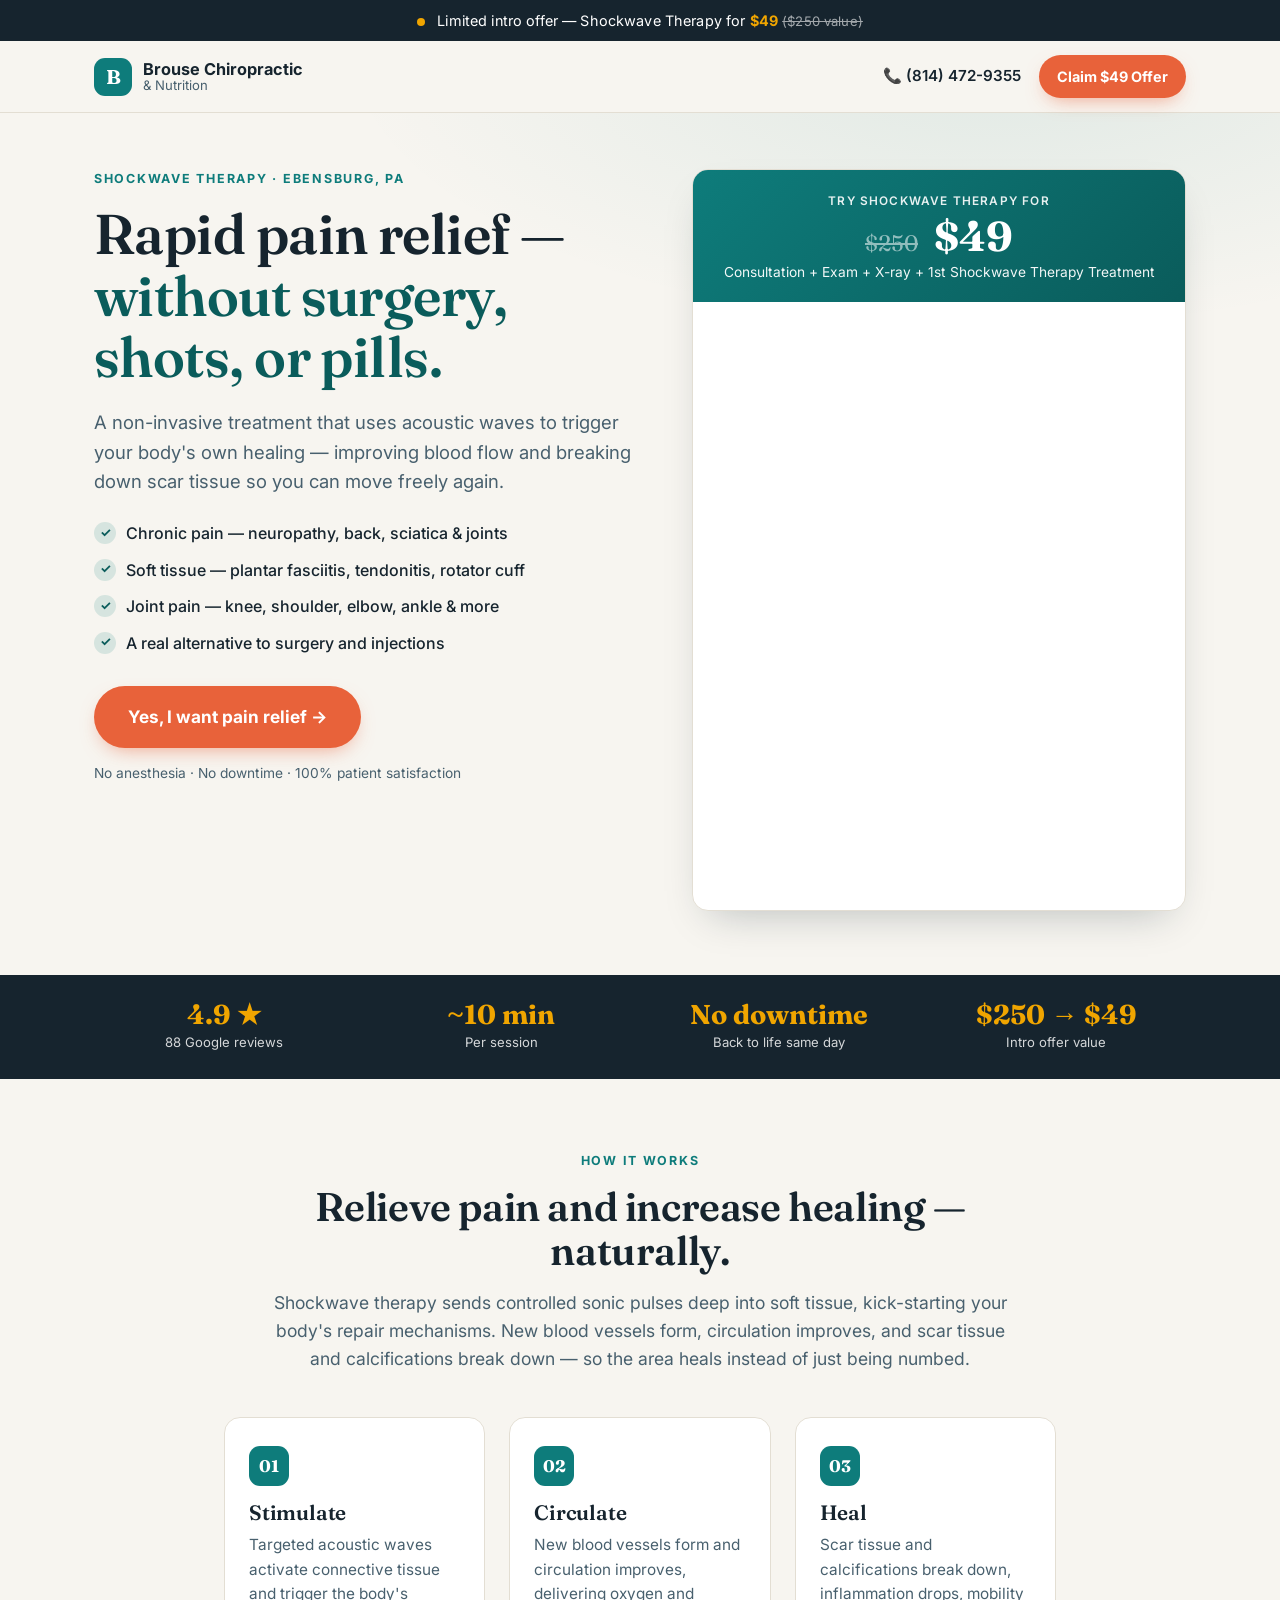
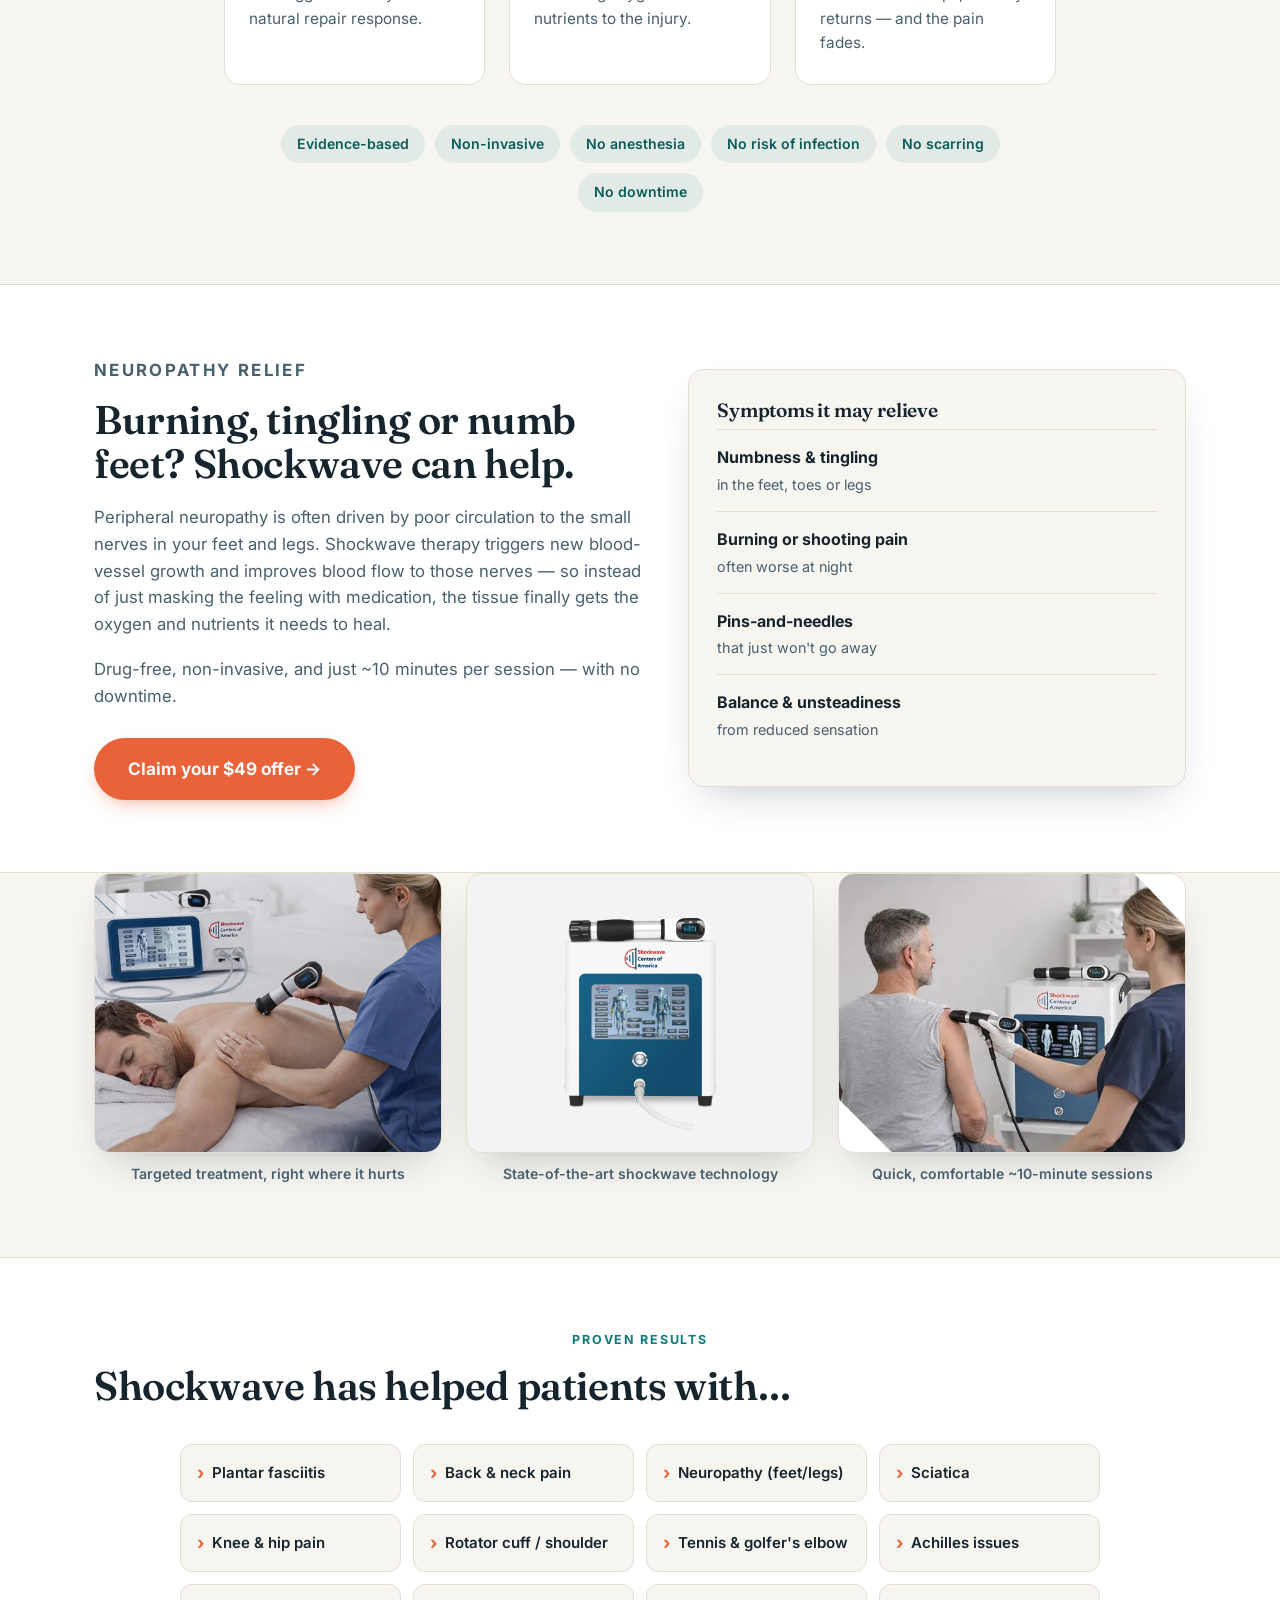
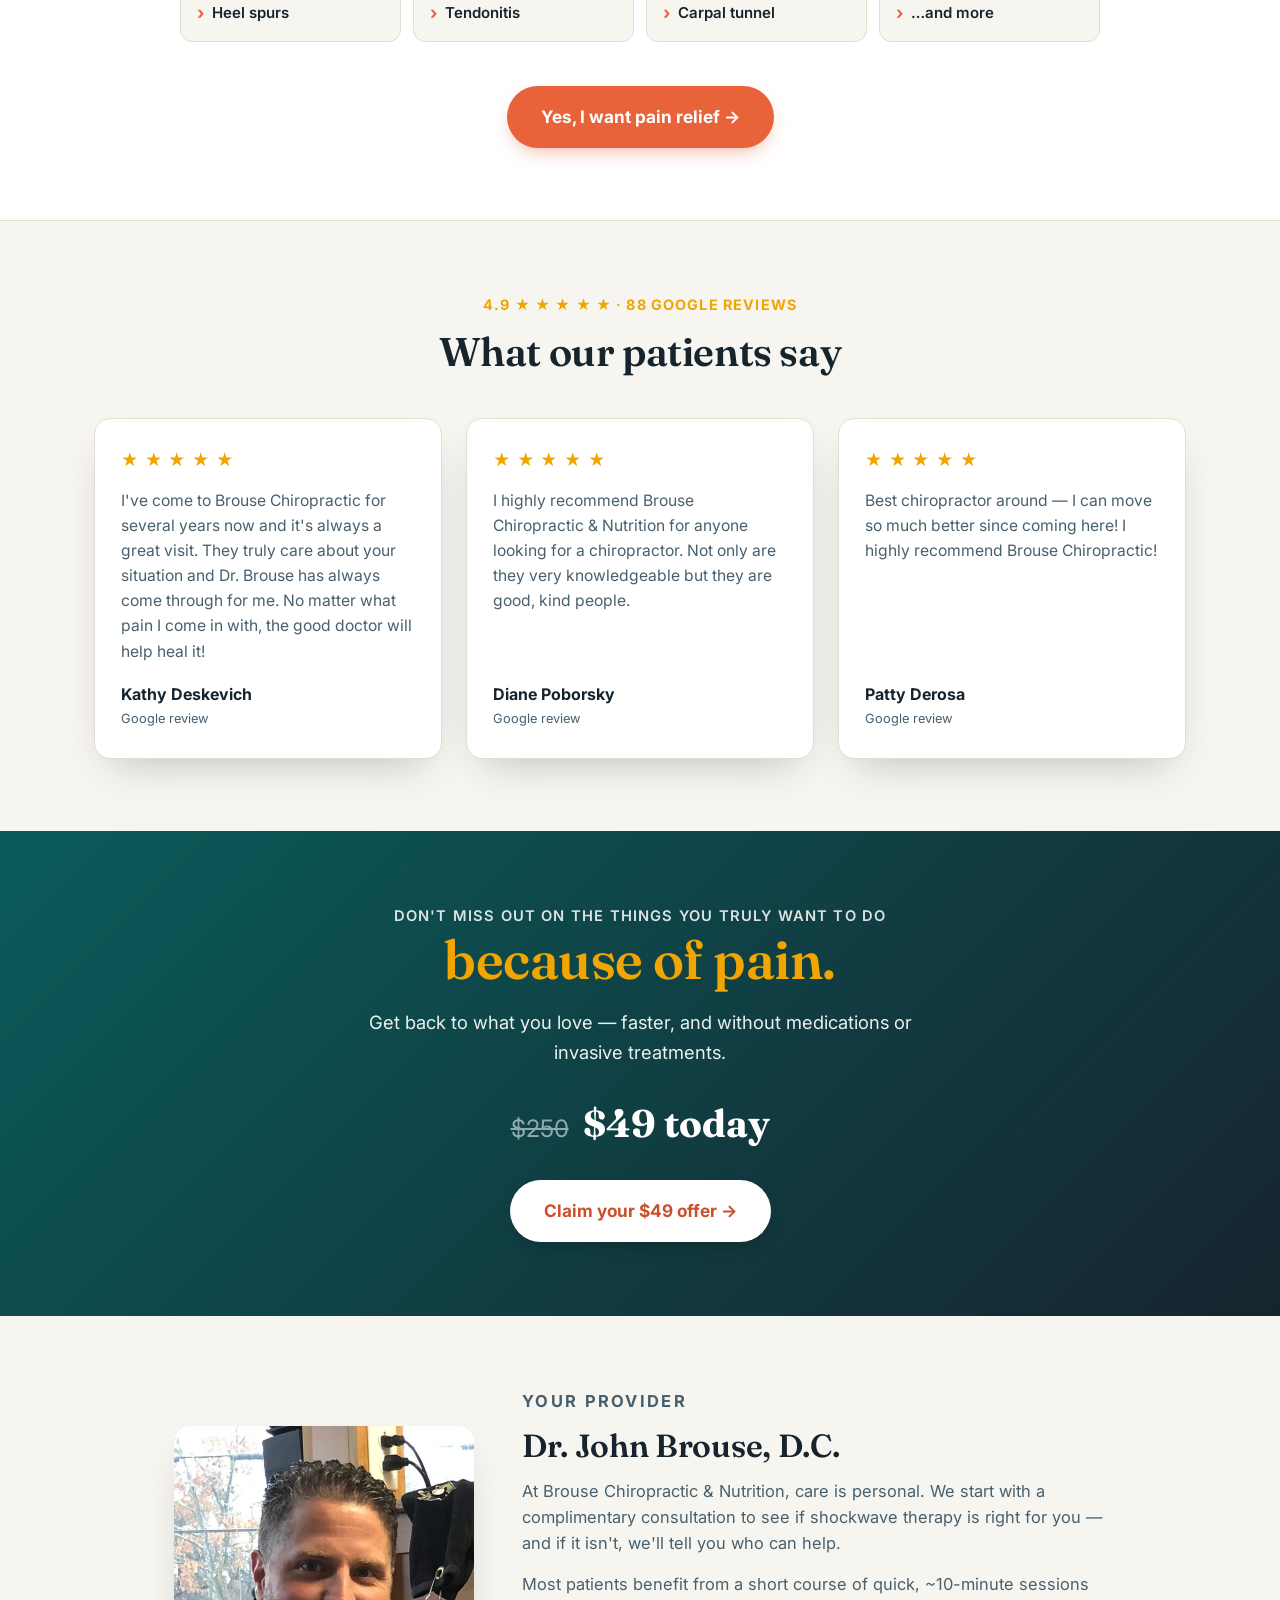
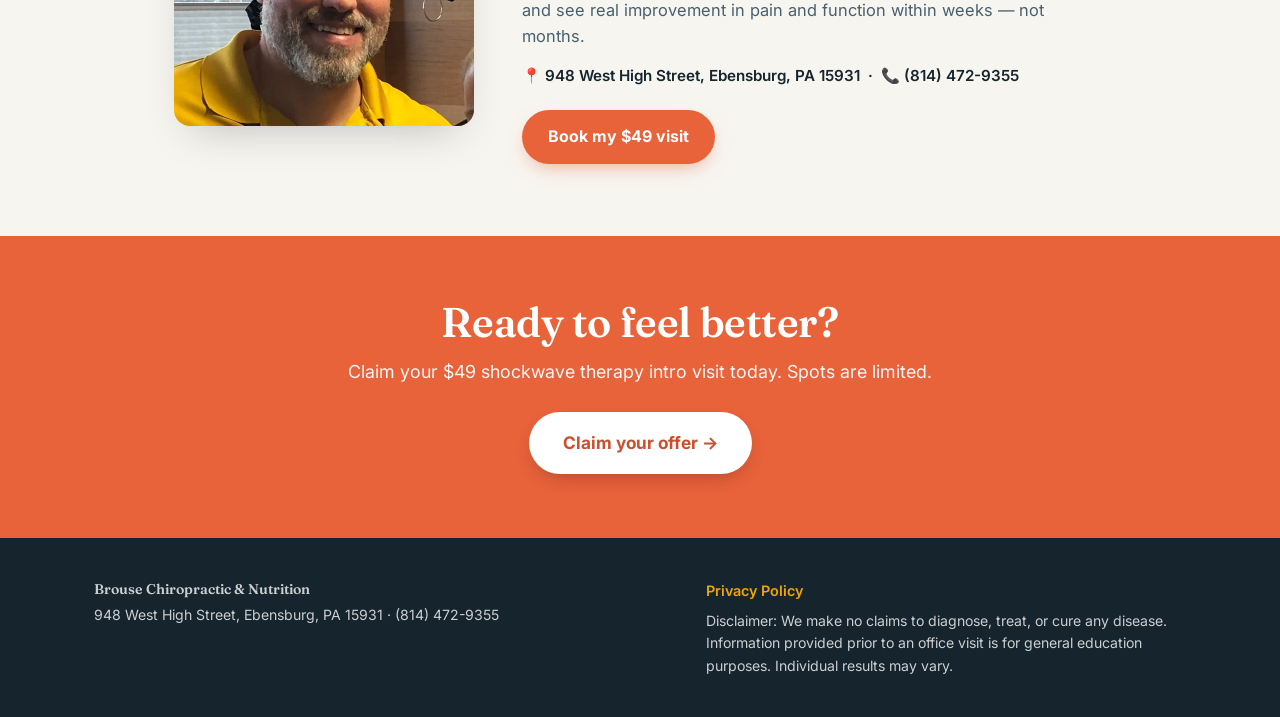
==== index.html @ 97a80fb2 "Add dedicated neuropathy section Co-Authored-By: Claude Opus 4.8 <noreply@anthropic.com>" ====
<!DOCTYPE html>
<html lang="en">
<head>
<meta charset="UTF-8">
<meta name="viewport" content="width=device-width, initial-scale=1.0">
<title>Shockwave Therapy in Ebensburg — Brouse Chiropractic &amp; Nutrition | $49 Intro Offer</title>
<meta name="description" content="Non-invasive shockwave therapy for chronic pain, plantar fasciitis, neuropathy and joint pain in Ebensburg, PA. Try it for $49 — consult, exam, X-rays and treatment.">
<meta property="og:title" content="Shockwave Therapy — $49 Intro Offer | Brouse Chiropractic &amp; Nutrition">
<meta property="og:description" content="Rapid, drug-free pain relief. 100% patient satisfaction. Claim your $49 visit in Ebensburg, PA.">
<link rel="preconnect" href="https://fonts.googleapis.com">
<link rel="preconnect" href="https://fonts.gstatic.com" crossorigin>
<link href="https://fonts.googleapis.com/css2?family=Fraunces:opsz,wght@9..144,400;9..144,500;9..144,600;9..144,700&family=Inter:wght@400;500;600;700&display=swap" rel="stylesheet">
<link rel="stylesheet" href="styles.css">

<!-- Meta Pixel Code -->
<script>
!function(f,b,e,v,n,t,s)
{if(f.fbq)return;n=f.fbq=function(){n.callMethod?
n.callMethod.apply(n,arguments):n.queue.push(arguments)};
if(!f._fbq)f._fbq=n;n.push=n;n.loaded=!0;n.version='2.0';
n.queue=[];t=b.createElement(e);t.async=!0;
t.src=v;s=b.getElementsByTagName(e)[0];
s.parentNode.insertBefore(t,s)}(window, document,'script',
'https://connect.facebook.net/en_US/fbevents.js');
fbq('init', '1047254641046257');
fbq('track', 'PageView');
</script>
<noscript><img height="1" width="1" style="display:none"
src="https://www.facebook.com/tr?id=1047254641046257&ev=PageView&noscript=1"
/></noscript>
<!-- End Meta Pixel Code -->
</head>
<body>

<div class="topbar">
  <span class="topbar__pulse"></span>
  Limited intro offer — Shockwave Therapy for <strong>$49</strong> <span class="topbar__strike">($250 value)</span>
</div>

<header class="header" id="top">
  <div class="wrap header__inner">
    <a href="#top" class="brand">
      <span class="brand__mark">B</span>
      <span class="brand__text">Brouse Chiropractic <em>&amp; Nutrition</em></span>
    </a>
    <div class="header__right">
      <a href="tel:8144729355" class="header__phone">📞 (814) 472-9355</a>
      <a href="#offer" class="btn btn--sm">Claim $49 Offer</a>
    </div>
  </div>
</header>

<section class="hero">
  <div class="wrap hero__grid">
    <div class="hero__copy">
      <p class="eyebrow">Shockwave Therapy &middot; Ebensburg, PA</p>
      <h1>Rapid pain relief — <span class="hl">without surgery, shots, or pills.</span></h1>
      <p class="lede">A non-invasive treatment that uses acoustic waves to trigger your body's own healing — improving blood flow and breaking down scar tissue so you can move freely again.</p>
      <ul class="checklist">
        <li>Chronic pain — neuropathy, back, sciatica &amp; joints</li>
        <li>Soft tissue — plantar fasciitis, tendonitis, rotator cuff</li>
        <li>Joint pain — knee, shoulder, elbow, ankle &amp; more</li>
        <li>A real alternative to surgery and injections</li>
      </ul>
      <a href="#offer" class="btn btn--lg">Yes, I want pain relief →</a>
      <p class="microtrust">No anesthesia · No downtime · 100% patient satisfaction</p>
    </div>

    <div class="offercard" id="offer">
      <div class="offercard__head">
        <p class="offercard__kicker">Try shockwave therapy for</p>
        <p class="offercard__price"><span class="offercard__strike">$250</span> $49</p>
        <p class="offercard__incl">Consultation + Exam + X-ray + 1st Shockwave Therapy Treatment</p>
      </div>
      <iframe
          src="https://api.leadconnectorhq.com/widget/form/rYRDd4ChCmLqDiF2nn2Q"
          style="width:100%;height:600px;border:none;border-radius:8px"
          id="inline-rYRDd4ChCmLqDiF2nn2Q"
          data-layout="{'id':'INLINE'}"
          data-trigger-type="alwaysShow"
          data-trigger-value=""
          data-activation-type="alwaysActivated"
          data-activation-value=""
          data-deactivation-type="neverDeactivate"
          data-deactivation-value=""
          data-form-name="Shockwave therapy"
          data-height="555"
          data-layout-iframe-id="inline-rYRDd4ChCmLqDiF2nn2Q"
          data-form-id="rYRDd4ChCmLqDiF2nn2Q"
          title="Shockwave therapy">
      </iframe>
    </div>
  </div>
</section>

<section class="trustbar">
  <div class="wrap trustbar__grid">
    <div class="trustbar__item"><strong>4.9 ★</strong><span>88 Google reviews</span></div>
    <div class="trustbar__item"><strong>~10 min</strong><span>Per session</span></div>
    <div class="trustbar__item"><strong>No downtime</strong><span>Back to life same day</span></div>
    <div class="trustbar__item"><strong>$250 → $49</strong><span>Intro offer value</span></div>
  </div>
</section>

<section class="section">
  <div class="wrap section__narrow">
    <p class="eyebrow eyebrow--center">How it works</p>
    <h2 class="section__title">Relieve pain and increase healing — naturally.</h2>
    <p class="section__intro">Shockwave therapy sends controlled sonic pulses deep into soft tissue, kick-starting your body's repair mechanisms. New blood vessels form, circulation improves, and scar tissue and calcifications break down — so the area heals instead of just being numbed.</p>

    <div class="steps">
      <div class="step">
        <span class="step__num">01</span>
        <h3>Stimulate</h3>
        <p>Targeted acoustic waves activate connective tissue and trigger the body's natural repair response.</p>
      </div>
      <div class="step">
        <span class="step__num">02</span>
        <h3>Circulate</h3>
        <p>New blood vessels form and circulation improves, delivering oxygen and nutrients to the injury.</p>
      </div>
      <div class="step">
        <span class="step__num">03</span>
        <h3>Heal</h3>
        <p>Scar tissue and calcifications break down, inflammation drops, mobility returns — and the pain fades.</p>
      </div>
    </div>

    <ul class="benefits">
      <li>Evidence-based</li>
      <li>Non-invasive</li>
      <li>No anesthesia</li>
      <li>No risk of infection</li>
      <li>No scarring</li>
      <li>No downtime</li>
    </ul>
  </div>
</section>

<section class="section section--alt" id="neuropathy">
  <div class="wrap neuro">
    <div class="neuro__copy">
      <p class="eyebrow">Neuropathy relief</p>
      <h2 class="section__title">Burning, tingling or numb feet? Shockwave can help.</h2>
      <p>Peripheral neuropathy is often driven by poor circulation to the small nerves in your feet and legs. Shockwave therapy triggers new blood-vessel growth and improves blood flow to those nerves — so instead of just masking the feeling with medication, the tissue finally gets the oxygen and nutrients it needs to heal.</p>
      <p>Drug-free, non-invasive, and just ~10 minutes per session — with no downtime.</p>
      <a href="#offer" class="btn btn--lg">Claim your $49 offer →</a>
    </div>
    <div class="neuro__card">
      <h3>Symptoms it may relieve</h3>
      <ul class="neuro__list">
        <li><strong>Numbness &amp; tingling</strong><span>in the feet, toes or legs</span></li>
        <li><strong>Burning or shooting pain</strong><span>often worse at night</span></li>
        <li><strong>Pins-and-needles</strong><span>that just won't go away</span></li>
        <li><strong>Balance &amp; unsteadiness</strong><span>from reduced sensation</span></li>
      </ul>
    </div>
  </div>
</section>

<section class="gallery" aria-label="Shockwave therapy in action">
  <div class="wrap gallery__grid">
    <figure class="gallery__item">
      <img src="images/shockwave-treatment.webp" alt="Clinician applying shockwave therapy to a patient's back" loading="lazy">
      <figcaption>Targeted treatment, right where it hurts</figcaption>
    </figure>
    <figure class="gallery__item">
      <img src="images/shockwave-device.webp" alt="Shockwave therapy device with treatment handpiece" loading="lazy">
      <figcaption>State-of-the-art shockwave technology</figcaption>
    </figure>
    <figure class="gallery__item">
      <img src="images/shockwave-shoulder.webp" alt="Patient receiving shockwave therapy on the shoulder" loading="lazy">
      <figcaption>Quick, comfortable ~10-minute sessions</figcaption>
    </figure>
  </div>
</section>

<section class="section section--alt">
  <div class="wrap">
    <p class="eyebrow eyebrow--center">Proven results</p>
    <h2 class="section__title">Shockwave has helped patients with…</h2>
    <ul class="conditions">
      <li>Plantar fasciitis</li>
      <li>Back &amp; neck pain</li>
      <li>Neuropathy (feet/legs)</li>
      <li>Sciatica</li>
      <li>Knee &amp; hip pain</li>
      <li>Rotator cuff / shoulder</li>
      <li>Tennis &amp; golfer's elbow</li>
      <li>Achilles issues</li>
      <li>Heel spurs</li>
      <li>Tendonitis</li>
      <li>Carpal tunnel</li>
      <li>…and more</li>
    </ul>
    <div class="section__cta">
      <a href="#offer" class="btn btn--lg">Yes, I want pain relief →</a>
    </div>
  </div>
</section>

<section class="section reviews">
  <div class="wrap">
    <p class="eyebrow eyebrow--center reviews__eyebrow">4.9 ★ ★ ★ ★ ★ &middot; 88 Google reviews</p>
    <h2 class="section__title reviews__title">What our patients say</h2>
    <div class="reviews__grid">
      <article class="reviewcard">
        <div class="reviewcard__stars" aria-label="5 out of 5 stars">★ ★ ★ ★ ★</div>
        <p class="reviewcard__text">I've come to Brouse Chiropractic for several years now and it's always a great visit. They truly care about your situation and Dr. Brouse has always come through for me. No matter what pain I come in with, the good doctor will help heal it!</p>
        <p class="reviewcard__name">Kathy Deskevich</p>
        <p class="reviewcard__source">Google review</p>
      </article>
      <article class="reviewcard">
        <div class="reviewcard__stars" aria-label="5 out of 5 stars">★ ★ ★ ★ ★</div>
        <p class="reviewcard__text">I highly recommend Brouse Chiropractic &amp; Nutrition for anyone looking for a chiropractor. Not only are they very knowledgeable but they are good, kind people.</p>
        <p class="reviewcard__name">Diane Poborsky</p>
        <p class="reviewcard__source">Google review</p>
      </article>
      <article class="reviewcard">
        <div class="reviewcard__stars" aria-label="5 out of 5 stars">★ ★ ★ ★ ★</div>
        <p class="reviewcard__text">Best chiropractor around — I can move so much better since coming here! I highly recommend Brouse Chiropractic!</p>
        <p class="reviewcard__name">Patty Derosa</p>
        <p class="reviewcard__source">Google review</p>
      </article>
    </div>
  </div>
</section>

<section class="band">
  <div class="wrap band__inner">
    <p class="band__small">Don't miss out on the things you truly want to do</p>
    <h2 class="band__big">because of pain.</h2>
    <p class="band__sub">Get back to what you love — faster, and without medications or invasive treatments.</p>
    <div class="band__price">
      <span class="band__was">$250</span>
      <span class="band__now">$49 today</span>
    </div>
    <a href="#offer" class="btn btn--lg btn--light">Claim your $49 offer →</a>
  </div>
</section>

<section class="section">
  <div class="wrap doctor">
    <div class="doctor__photo">
      <img src="images/doctor.jpg" alt="Dr. John Brouse, D.C. — Brouse Chiropractic &amp; Nutrition" loading="lazy">
    </div>
    <div class="doctor__copy">
      <p class="eyebrow">Your provider</p>
      <h2>Dr. John Brouse, D.C.</h2>
      <p>At Brouse Chiropractic &amp; Nutrition, care is personal. We start with a complimentary consultation to see if shockwave therapy is right for you — and if it isn't, we'll tell you who can help.</p>
      <p>Most patients benefit from a short course of quick, ~10-minute sessions and see real improvement in pain and function within weeks — not months.</p>
      <p class="doctor__loc">📍 948 West High Street, Ebensburg, PA 15931 &nbsp;·&nbsp; 📞 (814) 472-9355</p>
      <a href="#offer" class="btn">Book my $49 visit</a>
    </div>
  </div>
</section>

<section class="finalcta">
  <div class="wrap finalcta__inner">
    <h2>Ready to feel better?</h2>
    <p>Claim your $49 shockwave therapy intro visit today. Spots are limited.</p>
    <a href="#offer" class="btn btn--lg btn--light">Claim your offer →</a>
  </div>
</section>

<footer class="footer">
  <div class="wrap footer__inner">
    <div>
      <p class="footer__brand">Brouse Chiropractic &amp; Nutrition</p>
      <p>948 West High Street, Ebensburg, PA 15931 · (814) 472-9355</p>
    </div>
    <div class="footer__meta">
      <a href="https://www.socialadjustment.marketing/privacy-policy">Privacy Policy</a>
      <p>Disclaimer: We make no claims to diagnose, treat, or cure any disease. Information provided prior to an office visit is for general education purposes. Individual results may vary.</p>
    </div>
  </div>
</footer>

<script src="main.js"></script>
<script src="https://link.msgsndr.com/js/form_embed.js"></script>
</body>
</html>
---- styles.css ----
/* ===== Brouse Chiropractic & Nutrition — Shockwave Landing ===== */
:root{
  --ink:#16242e;          /* deep slate */
  --ink-soft:#48606e;
  --paper:#f7f5f0;        /* warm off-white */
  --card:#ffffff;
  --teal:#0e7c7b;         /* primary accent — clinical, calm */
  --teal-dk:#0a5c5b;
  --coral:#e8623a;        /* CTA / urgency accent */
  --coral-dk:#cc4f2c;
  --line:#e3ded3;
  --gold:#f0a500;
  --radius:16px;
  --shadow:0 18px 40px -18px rgba(16,36,46,.28);
  --maxw:1140px;
}
*{box-sizing:border-box;margin:0;padding:0}
html{scroll-behavior:smooth}
body{
  font-family:'Inter',system-ui,sans-serif;
  color:var(--ink);background:var(--paper);
  line-height:1.6;-webkit-font-smoothing:antialiased;
}
.wrap{max-width:var(--maxw);margin:0 auto;padding:0 24px}
h1,h2,h3{font-family:'Fraunces',Georgia,serif;line-height:1.1;font-weight:600;letter-spacing:-.01em}
img{max-width:100%;display:block}

/* ---- buttons ---- */
.btn{
  display:inline-block;background:var(--coral);color:#fff;
  font-weight:700;font-size:1rem;text-decoration:none;
  padding:14px 26px;border-radius:999px;border:none;cursor:pointer;
  transition:transform .15s ease,background .15s ease,box-shadow .15s ease;
  box-shadow:0 8px 20px -8px rgba(232,98,58,.6);
}
.btn:hover{background:var(--coral-dk);transform:translateY(-2px)}
.btn:active{transform:translateY(0)}
.btn--sm{padding:10px 18px;font-size:.9rem}
.btn--lg{padding:17px 34px;font-size:1.08rem}
.btn--block,.btn--block{width:100%;text-align:center;font-size:1.1rem;padding:16px}
.btn--light{background:#fff;color:var(--coral-dk);box-shadow:0 8px 20px -8px rgba(0,0,0,.3)}
.btn--light:hover{background:#fff;color:var(--coral)}

/* ---- topbar ---- */
.topbar{
  background:var(--ink);color:#fff;text-align:center;
  font-size:.9rem;padding:9px 16px;letter-spacing:.01em;
}
.topbar strong{color:var(--gold)}
.topbar__strike{opacity:.6;text-decoration:line-through;font-size:.82rem}
.topbar__pulse{
  display:inline-block;width:8px;height:8px;border-radius:50%;
  background:var(--gold);margin-right:8px;vertical-align:middle;
  animation:pulse 1.6s infinite;
}
@keyframes pulse{0%{box-shadow:0 0 0 0 rgba(240,165,0,.6)}70%{box-shadow:0 0 0 8px rgba(240,165,0,0)}100%{box-shadow:0 0 0 0 rgba(240,165,0,0)}}

/* ---- header ---- */
.header{position:sticky;top:0;z-index:50;background:rgba(247,245,240,.92);backdrop-filter:blur(8px);border-bottom:1px solid var(--line)}
.header__inner{display:flex;align-items:center;justify-content:space-between;padding-top:14px;padding-bottom:14px}
.brand{display:flex;align-items:center;gap:11px;text-decoration:none;color:var(--ink)}
.brand__mark{
  width:38px;height:38px;border-radius:11px;background:var(--teal);
  color:#fff;font-family:'Fraunces',serif;font-weight:700;font-size:1.25rem;
  display:grid;place-items:center;
}
.brand__text{font-weight:700;font-size:1.02rem;line-height:1.15}
.brand__text em{font-style:normal;font-weight:400;color:var(--ink-soft);display:block;font-size:.82rem}
.header__right{display:flex;align-items:center;gap:18px}
.header__phone{color:var(--ink);text-decoration:none;font-weight:600;font-size:.95rem}
.header__phone:hover{color:var(--teal)}

/* ---- eyebrow ---- */
.eyebrow{text-transform:uppercase;letter-spacing:.14em;font-size:.78rem;font-weight:700;color:var(--teal);margin-bottom:14px}
.eyebrow--center{text-align:center}

/* ---- hero ---- */
.hero{padding:56px 0 64px;background:
  radial-gradient(1100px 480px at 78% -8%,rgba(14,124,123,.10),transparent 60%),
  var(--paper);}
.hero__grid{display:grid;grid-template-columns:1.05fr .95fr;gap:52px;align-items:start}
.hero__copy h1{font-size:clamp(2.2rem,4.4vw,3.5rem);margin-bottom:20px}
.hl{color:var(--teal-dk)}
.lede{font-size:1.16rem;color:var(--ink-soft);margin-bottom:24px;max-width:33em}
.checklist{list-style:none;margin:0 0 30px;display:grid;gap:11px}
.checklist li{position:relative;padding-left:32px;font-weight:500;color:var(--ink)}
.checklist li::before{
  content:"✓";position:absolute;left:0;top:1px;
  width:22px;height:22px;border-radius:50%;background:rgba(14,124,123,.14);
  color:var(--teal-dk);font-weight:700;font-size:.8rem;display:grid;place-items:center;
}
.microtrust{margin-top:14px;font-size:.86rem;color:var(--ink-soft)}

/* ---- offer card ---- */
.offercard{background:var(--card);border-radius:var(--radius);box-shadow:var(--shadow);border:1px solid var(--line);overflow:hidden;position:sticky;top:90px}
.offercard__head{background:linear-gradient(135deg,var(--teal),var(--teal-dk));color:#fff;padding:22px 26px 20px;text-align:center}
.offercard__kicker{text-transform:uppercase;letter-spacing:.1em;font-size:.74rem;opacity:.9;font-weight:600}
.offercard__price{font-family:'Fraunces',serif;font-size:2.6rem;font-weight:700;line-height:1.05;margin:4px 0}
.offercard__strike{font-size:1.4rem;opacity:.55;text-decoration:line-through;margin-right:8px;font-weight:400}
.offercard__incl{font-size:.86rem;opacity:.95;line-height:1.4}
.form{padding:22px 26px 26px}
.field{margin-bottom:14px}
.field label,.consent span{font-size:.86rem;font-weight:600;color:var(--ink)}
.field label{display:block;margin-bottom:6px}
.field input,.field select{
  width:100%;padding:12px 14px;border:1.5px solid var(--line);border-radius:10px;
  font-size:1rem;font-family:inherit;color:var(--ink);background:#fff;transition:border-color .15s;
}
.field input:focus,.field select:focus{outline:none;border-color:var(--teal)}
.field input.invalid,.field select.invalid{border-color:var(--coral)}
.consent{display:flex;gap:10px;align-items:flex-start;margin:6px 0 4px;cursor:pointer}
.consent input{margin-top:4px;flex-shrink:0;width:17px;height:17px;accent-color:var(--teal)}
.consent span{font-weight:400;font-size:.78rem;color:var(--ink-soft);line-height:1.45}
.err{display:block;color:var(--coral-dk);font-size:.76rem;margin-top:4px;min-height:0}
.form .btn--block{margin-top:14px}
.form__fine{text-align:center;font-size:.76rem;color:var(--ink-soft);margin-top:12px}
.form__success{padding:46px 30px;text-align:center}
.form__check{width:62px;height:62px;border-radius:50%;background:var(--teal);color:#fff;font-size:2rem;display:grid;place-items:center;margin:0 auto 18px}
.form__success h3{font-size:1.5rem;margin-bottom:8px}
.form__success p{color:var(--ink-soft)}

/* ---- trustbar ---- */
.trustbar{background:var(--ink);color:#fff}
.trustbar__grid{display:grid;grid-template-columns:repeat(4,1fr);gap:18px;padding:26px 24px;text-align:center}
.trustbar__item strong{display:block;font-family:'Fraunces',serif;font-size:1.7rem;color:var(--gold);line-height:1}
.trustbar__item span{font-size:.82rem;opacity:.82;margin-top:4px;display:block}

/* ---- sections ---- */
.section{padding:72px 0}
.section--alt{background:#fff;border-top:1px solid var(--line);border-bottom:1px solid var(--line)}
.section__narrow{max-width:880px;margin:0 auto;text-align:center}
.section__title{font-size:clamp(1.8rem,3.2vw,2.5rem);margin-bottom:16px}
.section__intro{font-size:1.1rem;color:var(--ink-soft);max-width:42em;margin:0 auto 44px}

/* steps */
.steps{display:grid;grid-template-columns:repeat(3,1fr);gap:24px;text-align:left;margin-bottom:40px}
.step{background:var(--card);border:1px solid var(--line);border-radius:var(--radius);padding:28px 24px;position:relative}
.step__num{font-family:'Fraunces',serif;font-size:1.05rem;font-weight:700;color:#fff;background:var(--teal);width:40px;height:40px;border-radius:11px;display:grid;place-items:center;margin-bottom:16px}
.step h3{font-size:1.3rem;margin-bottom:8px}
.step p{color:var(--ink-soft);font-size:.96rem}

/* benefits inline */
.benefits{list-style:none;display:flex;flex-wrap:wrap;gap:10px;justify-content:center}
.benefits li{background:rgba(14,124,123,.09);color:var(--teal-dk);font-weight:600;font-size:.88rem;padding:8px 16px;border-radius:999px}

/* gallery */
.gallery{padding:0 0 72px}
.gallery__grid{display:grid;grid-template-columns:repeat(3,1fr);gap:24px}
.gallery__item img{width:100%;height:280px;object-fit:cover;border-radius:var(--radius);box-shadow:var(--shadow);border:1px solid var(--line);background:#fff}
.gallery__item figcaption{text-align:center;font-size:.88rem;color:var(--ink-soft);font-weight:600;margin-top:10px}

/* conditions */
.conditions{list-style:none;display:grid;grid-template-columns:repeat(4,1fr);gap:12px;max-width:920px;margin:36px auto 0}
.conditions li{background:var(--paper);border:1px solid var(--line);border-radius:12px;padding:14px 16px;font-weight:600;font-size:.94rem;display:flex;align-items:center;gap:8px}
.conditions li::before{content:"›";color:var(--coral);font-weight:700;font-size:1.1rem}
.section__cta{text-align:center;margin-top:44px}

/* neuropathy focus */
.neuro{display:grid;grid-template-columns:1.05fr .95fr;gap:44px;align-items:center}
.neuro__copy .eyebrow{margin-bottom:14px}
.neuro__copy .section__title{text-align:left;margin-bottom:18px}
.neuro__copy p{color:var(--ink-soft);font-size:1.05rem;margin-bottom:18px}
.neuro__copy .btn{margin-top:10px}
.neuro__card{background:var(--paper);border:1px solid var(--line);border-radius:var(--radius);padding:30px 28px;box-shadow:var(--shadow)}
.neuro__card h3{font-size:1.2rem;margin-bottom:8px}
.neuro__list{list-style:none}
.neuro__list li{padding:15px 0;border-top:1px solid var(--line);display:flex;flex-direction:column}
.neuro__list strong{font-size:1rem;color:var(--ink)}
.neuro__list span{font-size:.9rem;color:var(--ink-soft);margin-top:2px}
@media(max-width:760px){.neuro{grid-template-columns:1fr;gap:28px}}

/* ---- reviews ---- */
.reviews{text-align:center}
.reviews__eyebrow{color:var(--gold);letter-spacing:.08em;font-size:.9rem}
.reviews__title{margin-bottom:44px}
.reviews__grid{display:grid;grid-template-columns:repeat(3,1fr);gap:24px;text-align:left}
.reviewcard{background:var(--card);border:1px solid var(--line);border-radius:var(--radius);box-shadow:var(--shadow);padding:28px 26px;display:flex;flex-direction:column}
.reviewcard__stars{color:var(--gold);font-size:1.05rem;letter-spacing:.05em;margin-bottom:14px}
.reviewcard__text{color:var(--ink-soft);font-size:.98rem;line-height:1.6;margin-bottom:18px;flex:1}
.reviewcard__name{font-weight:700;color:var(--ink);font-size:1rem}
.reviewcard__source{font-size:.8rem;color:var(--ink-soft);margin-top:2px}

/* ---- emotional band ---- */
.band{background:linear-gradient(135deg,var(--teal-dk),var(--ink));color:#fff;padding:74px 0;text-align:center}
.band__inner{max-width:760px;margin:0 auto}
.band__small{text-transform:uppercase;letter-spacing:.08em;font-size:.92rem;opacity:.85;font-weight:600}
.band__big{font-size:clamp(2.2rem,5vw,3.4rem);color:var(--gold);margin:2px 0 18px}
.band__sub{font-size:1.15rem;opacity:.92;max-width:30em;margin:0 auto 26px}
.band__price{display:flex;align-items:baseline;justify-content:center;gap:14px;margin-bottom:26px}
.band__was{font-size:1.5rem;opacity:.55;text-decoration:line-through}
.band__now{font-family:'Fraunces',serif;font-size:2.4rem;font-weight:700}

/* ---- doctor ---- */
.doctor{display:grid;grid-template-columns:300px 1fr;gap:48px;align-items:center;max-width:980px;margin:0 auto}
.doctor__photo img{border-radius:var(--radius);box-shadow:var(--shadow);aspect-ratio:1;object-fit:cover;width:100%}
.doctor__copy h2{font-size:2rem;margin-bottom:14px}
.doctor__copy p{color:var(--ink-soft);margin-bottom:14px;font-size:1.03rem}
.doctor__loc{font-weight:600;color:var(--ink)!important;font-size:.95rem!important}
.doctor__copy .btn{margin-top:8px}

/* ---- final cta ---- */
.finalcta{background:var(--coral);color:#fff;padding:64px 0;text-align:center}
.finalcta h2{font-size:clamp(1.9rem,3.4vw,2.6rem);margin-bottom:12px}
.finalcta p{font-size:1.12rem;opacity:.95;margin-bottom:26px}

/* ---- footer ---- */
.footer{background:var(--ink);color:#fff;padding:40px 0}
.footer__inner{display:flex;justify-content:space-between;gap:32px;flex-wrap:wrap;align-items:start}
.footer__brand{font-family:'Fraunces',serif;font-size:1.2rem;font-weight:600;margin-bottom:4px}
.footer p{font-size:.88rem;opacity:.78}
.footer__meta{max-width:480px}
.footer__meta a{color:var(--gold);text-decoration:none;font-weight:600;font-size:.9rem;display:inline-block;margin-bottom:8px}
.footer__meta a:hover{text-decoration:underline}

/* ---- responsive ---- */
@media (max-width:900px){
  .hero__grid{grid-template-columns:1fr;gap:36px}
  .offercard{position:static;order:-1}
  .steps{grid-template-columns:1fr}
  .reviews__grid{grid-template-columns:1fr;max-width:520px;margin:0 auto}
  .gallery__grid{grid-template-columns:1fr;max-width:520px;margin:0 auto}
  .conditions{grid-template-columns:repeat(2,1fr)}
  .doctor{grid-template-columns:1fr;text-align:center}
  .doctor__photo{max-width:260px;margin:0 auto}
  .doctor__loc{text-align:center}
}
@media (max-width:560px){
  .trustbar__grid{grid-template-columns:repeat(2,1fr);gap:22px}
  .header__phone{display:none}
  .conditions{grid-template-columns:1fr}
  .footer__inner{flex-direction:column}
  .band__price{flex-direction:column;gap:2px}
}
@media (prefers-reduced-motion:reduce){
  *{animation:none!important;transition:none!important;scroll-behavior:auto!important}
}
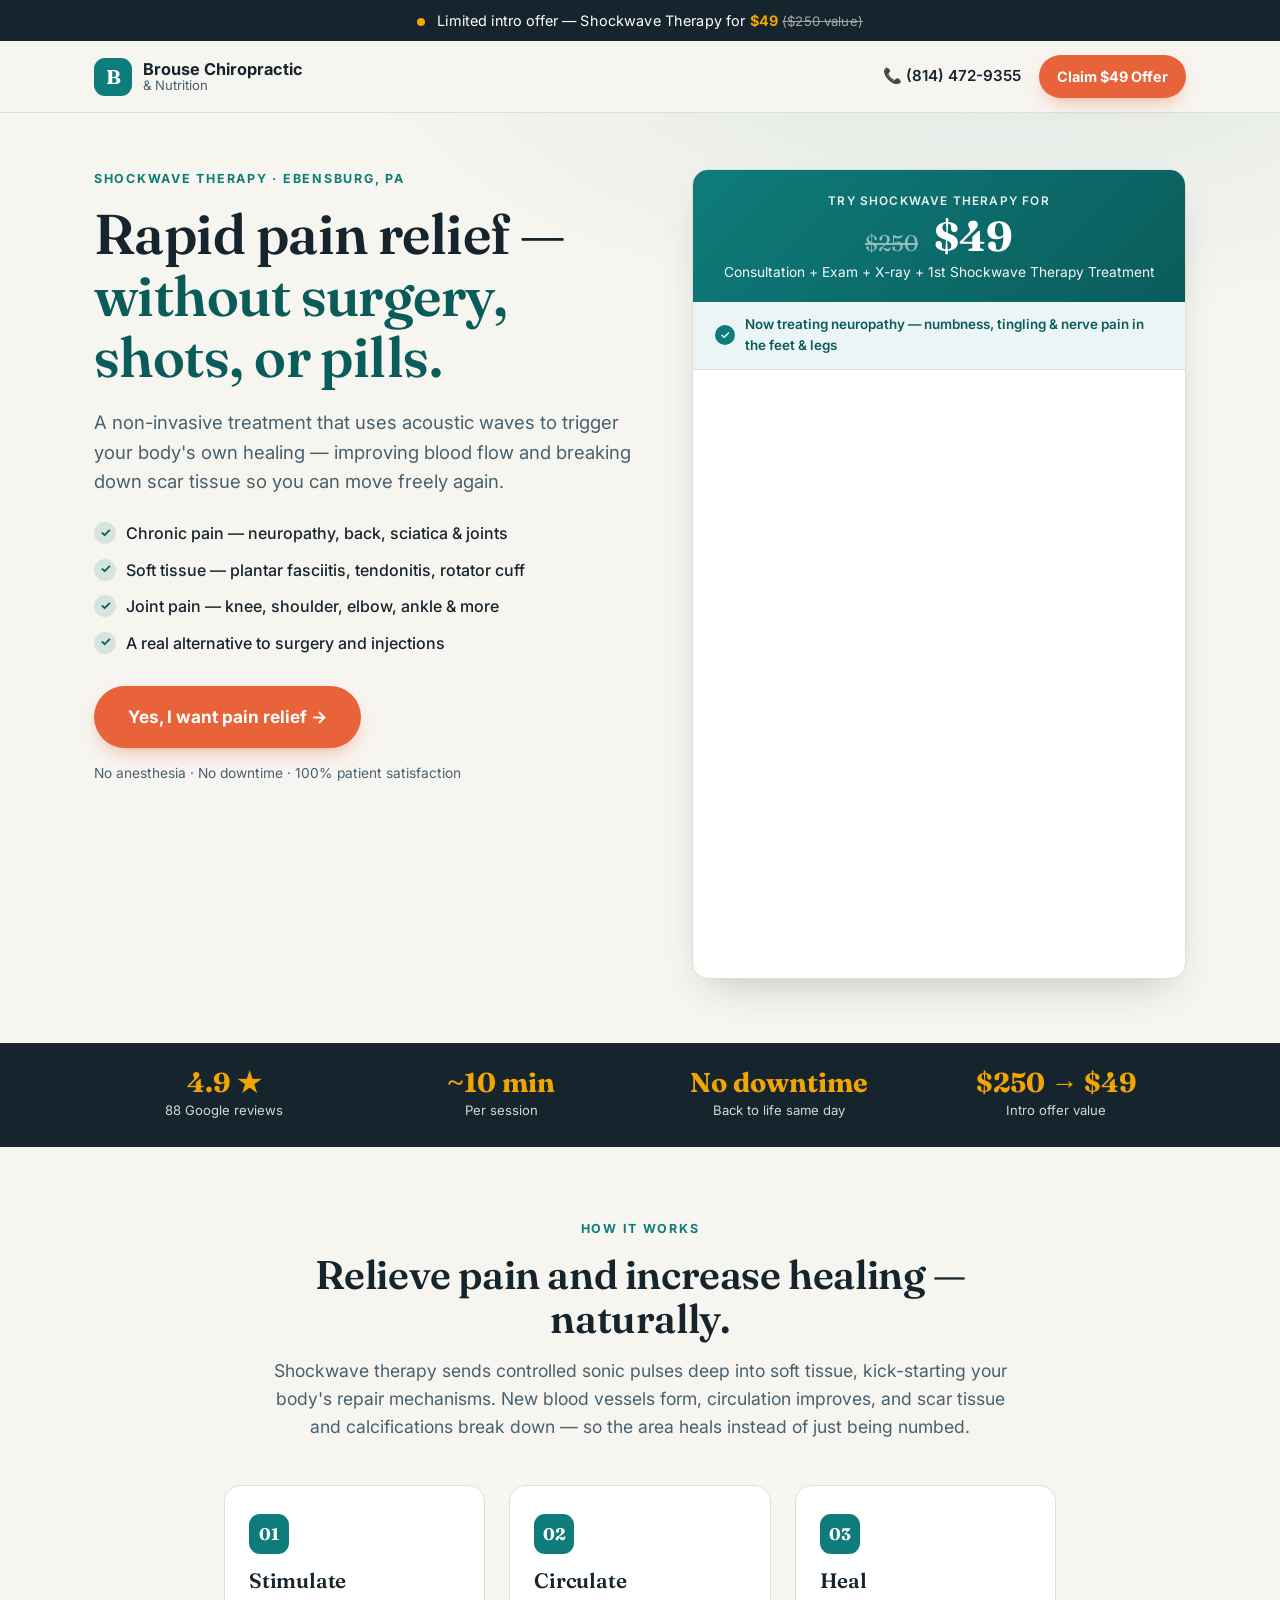
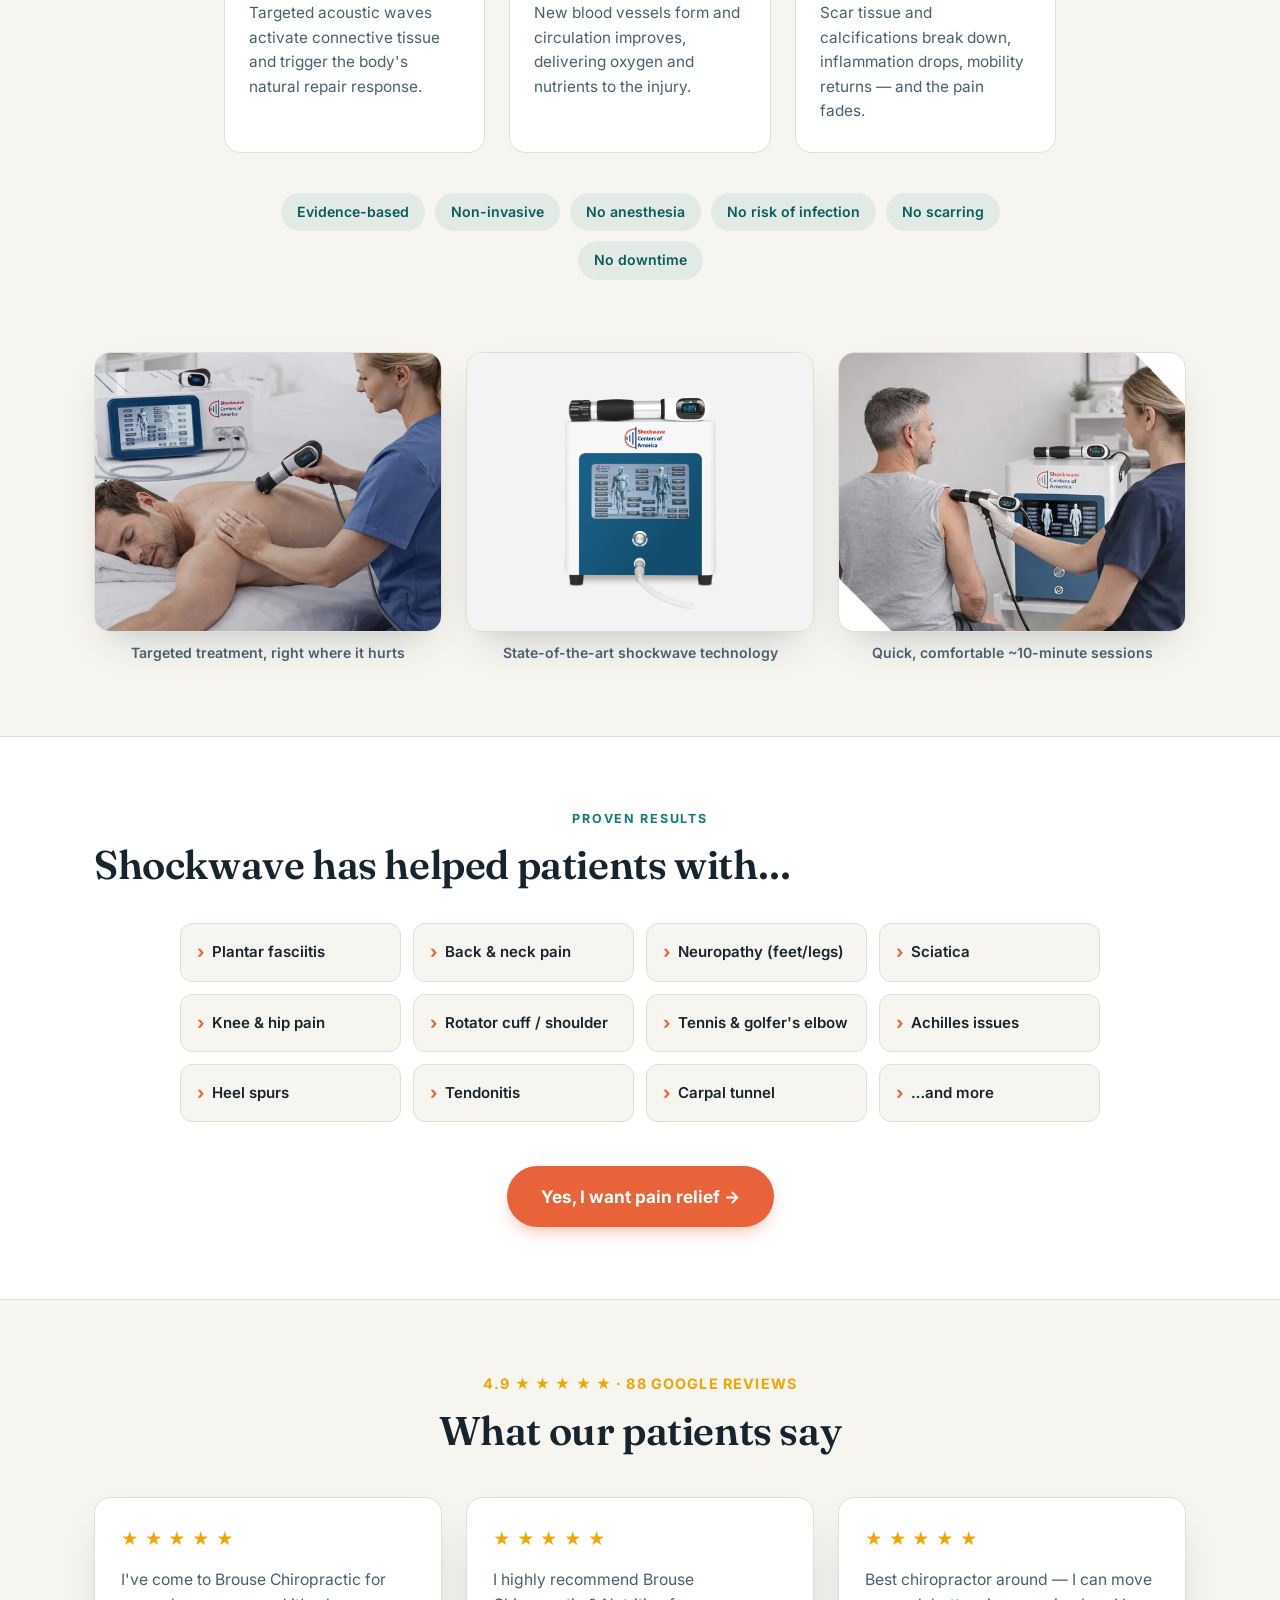
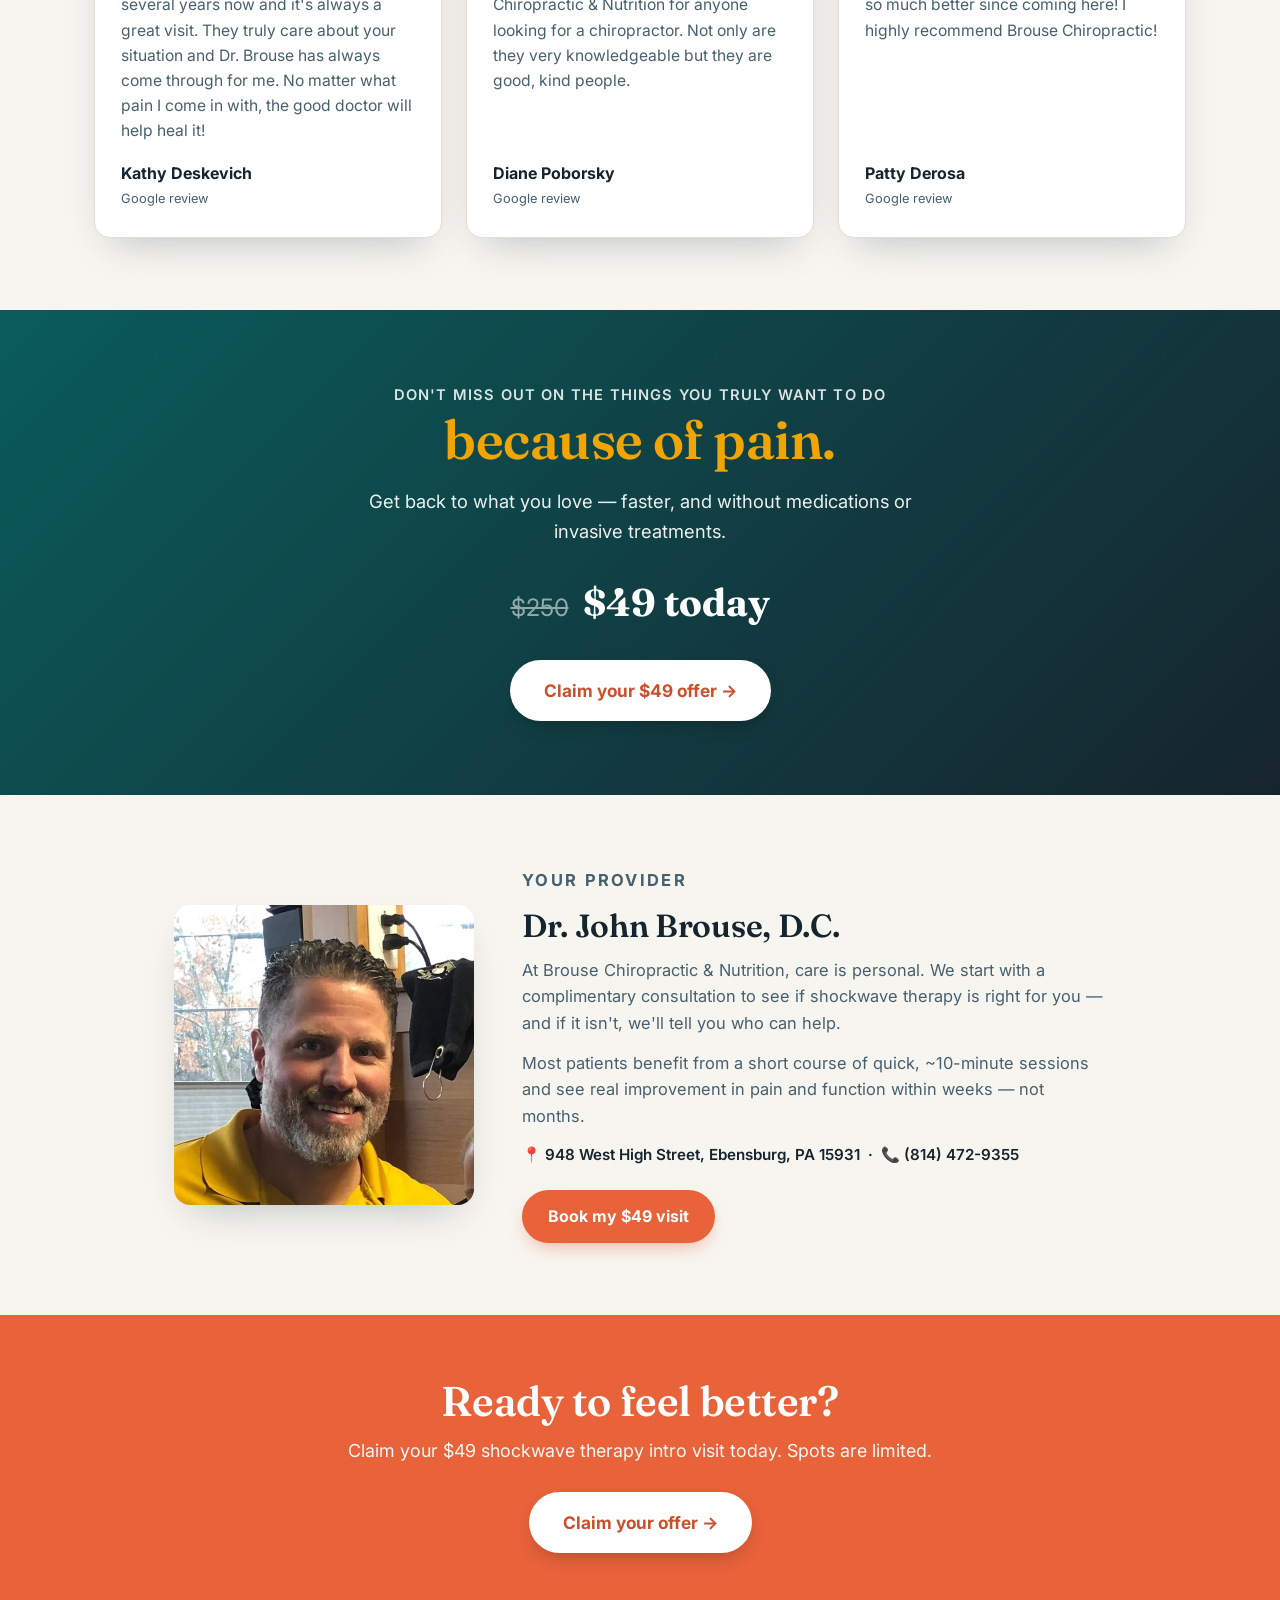
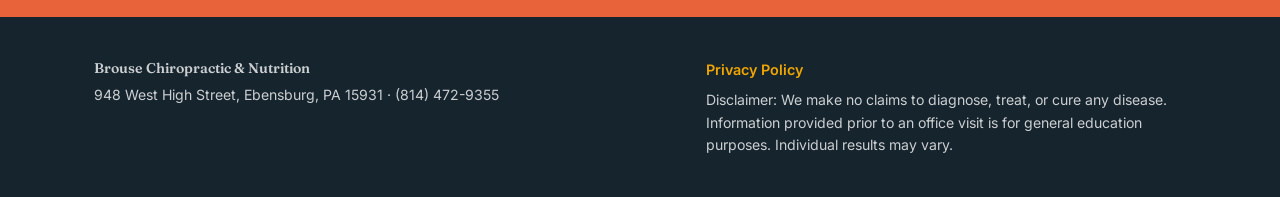
==== commit 2d16f5dd: "Replace neuropathy section with small checkmark by the form Co-Authored-By: Claude Opus 4.8 <noreply" ====
--- a/index.html
+++ b/index.html
@@ -72,6 +72,7 @@
         <p class="offercard__price"><span class="offercard__strike">$250</span> $49</p>
         <p class="offercard__incl">Consultation + Exam + X-ray + 1st Shockwave Therapy Treatment</p>
       </div>
+      <p class="offercard__note"><span class="offercard__check">✓</span>Now treating neuropathy — numbness, tingling &amp; nerve pain in the feet &amp; legs</p>
       <iframe
           src="https://api.leadconnectorhq.com/widget/form/rYRDd4ChCmLqDiF2nn2Q"
           style="width:100%;height:600px;border:none;border-radius:8px"
@@ -134,27 +135,6 @@
       <li>No scarring</li>
       <li>No downtime</li>
     </ul>
-  </div>
-</section>
-
-<section class="section section--alt" id="neuropathy">
-  <div class="wrap neuro">
-    <div class="neuro__copy">
-      <p class="eyebrow">Neuropathy relief</p>
-      <h2 class="section__title">Burning, tingling or numb feet? Shockwave can help.</h2>
-      <p>Peripheral neuropathy is often driven by poor circulation to the small nerves in your feet and legs. Shockwave therapy triggers new blood-vessel growth and improves blood flow to those nerves — so instead of just masking the feeling with medication, the tissue finally gets the oxygen and nutrients it needs to heal.</p>
-      <p>Drug-free, non-invasive, and just ~10 minutes per session — with no downtime.</p>
-      <a href="#offer" class="btn btn--lg">Claim your $49 offer →</a>
-    </div>
-    <div class="neuro__card">
-      <h3>Symptoms it may relieve</h3>
-      <ul class="neuro__list">
-        <li><strong>Numbness &amp; tingling</strong><span>in the feet, toes or legs</span></li>
-        <li><strong>Burning or shooting pain</strong><span>often worse at night</span></li>
-        <li><strong>Pins-and-needles</strong><span>that just won't go away</span></li>
-        <li><strong>Balance &amp; unsteadiness</strong><span>from reduced sensation</span></li>
-      </ul>
-    </div>
   </div>
 </section>
 
--- a/styles.css
+++ b/styles.css
@@ -155,19 +155,9 @@
 .conditions li::before{content:"›";color:var(--coral);font-weight:700;font-size:1.1rem}
 .section__cta{text-align:center;margin-top:44px}
 
-/* neuropathy focus */
-.neuro{display:grid;grid-template-columns:1.05fr .95fr;gap:44px;align-items:center}
-.neuro__copy .eyebrow{margin-bottom:14px}
-.neuro__copy .section__title{text-align:left;margin-bottom:18px}
-.neuro__copy p{color:var(--ink-soft);font-size:1.05rem;margin-bottom:18px}
-.neuro__copy .btn{margin-top:10px}
-.neuro__card{background:var(--paper);border:1px solid var(--line);border-radius:var(--radius);padding:30px 28px;box-shadow:var(--shadow)}
-.neuro__card h3{font-size:1.2rem;margin-bottom:8px}
-.neuro__list{list-style:none}
-.neuro__list li{padding:15px 0;border-top:1px solid var(--line);display:flex;flex-direction:column}
-.neuro__list strong{font-size:1rem;color:var(--ink)}
-.neuro__list span{font-size:.9rem;color:var(--ink-soft);margin-top:2px}
-@media(max-width:760px){.neuro{grid-template-columns:1fr;gap:28px}}
+/* small neuropathy note above the form */
+.offercard__note{display:flex;align-items:center;gap:10px;padding:12px 22px;font-size:.84rem;font-weight:600;color:var(--teal-dk);background:rgba(14,124,123,.08);border-bottom:1px solid var(--line)}
+.offercard__check{flex:none;width:20px;height:20px;border-radius:50%;background:var(--teal);color:#fff;font-size:.72rem;display:grid;place-items:center}
 
 /* ---- reviews ---- */
 .reviews{text-align:center}
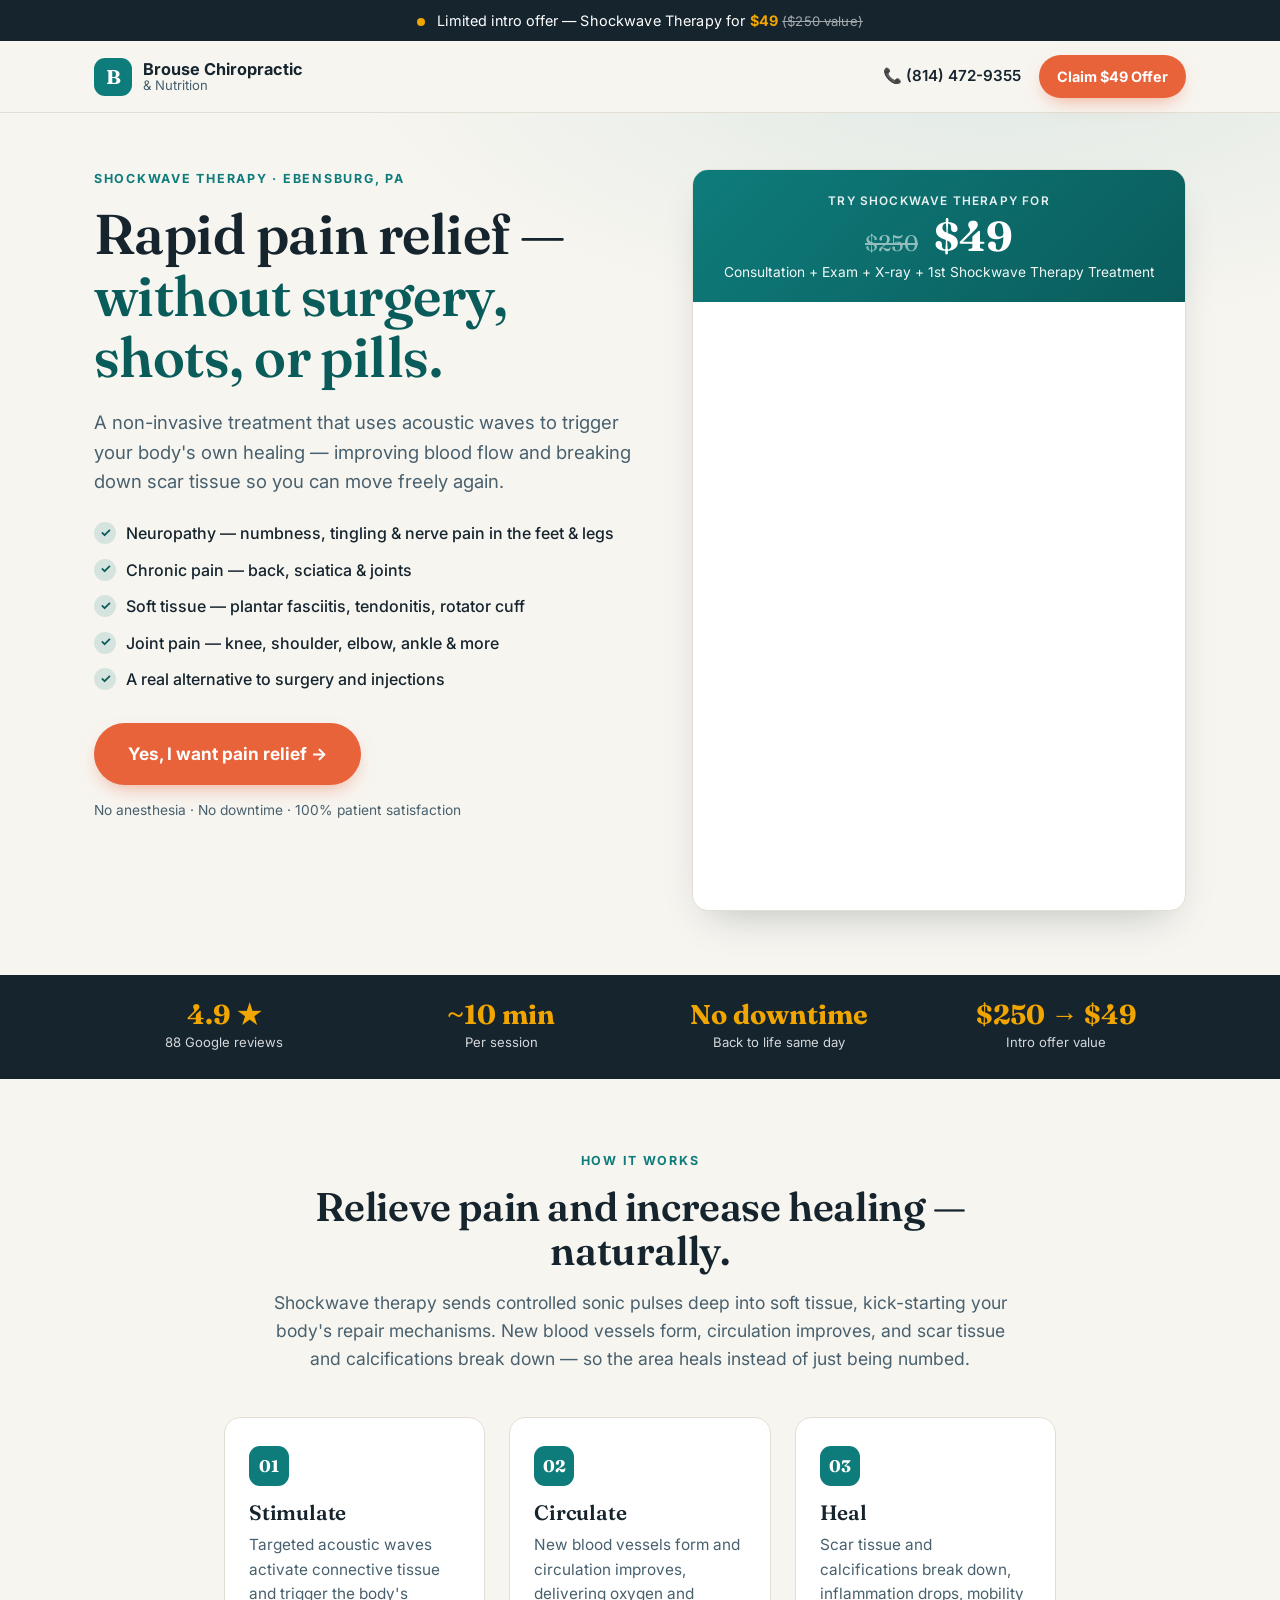
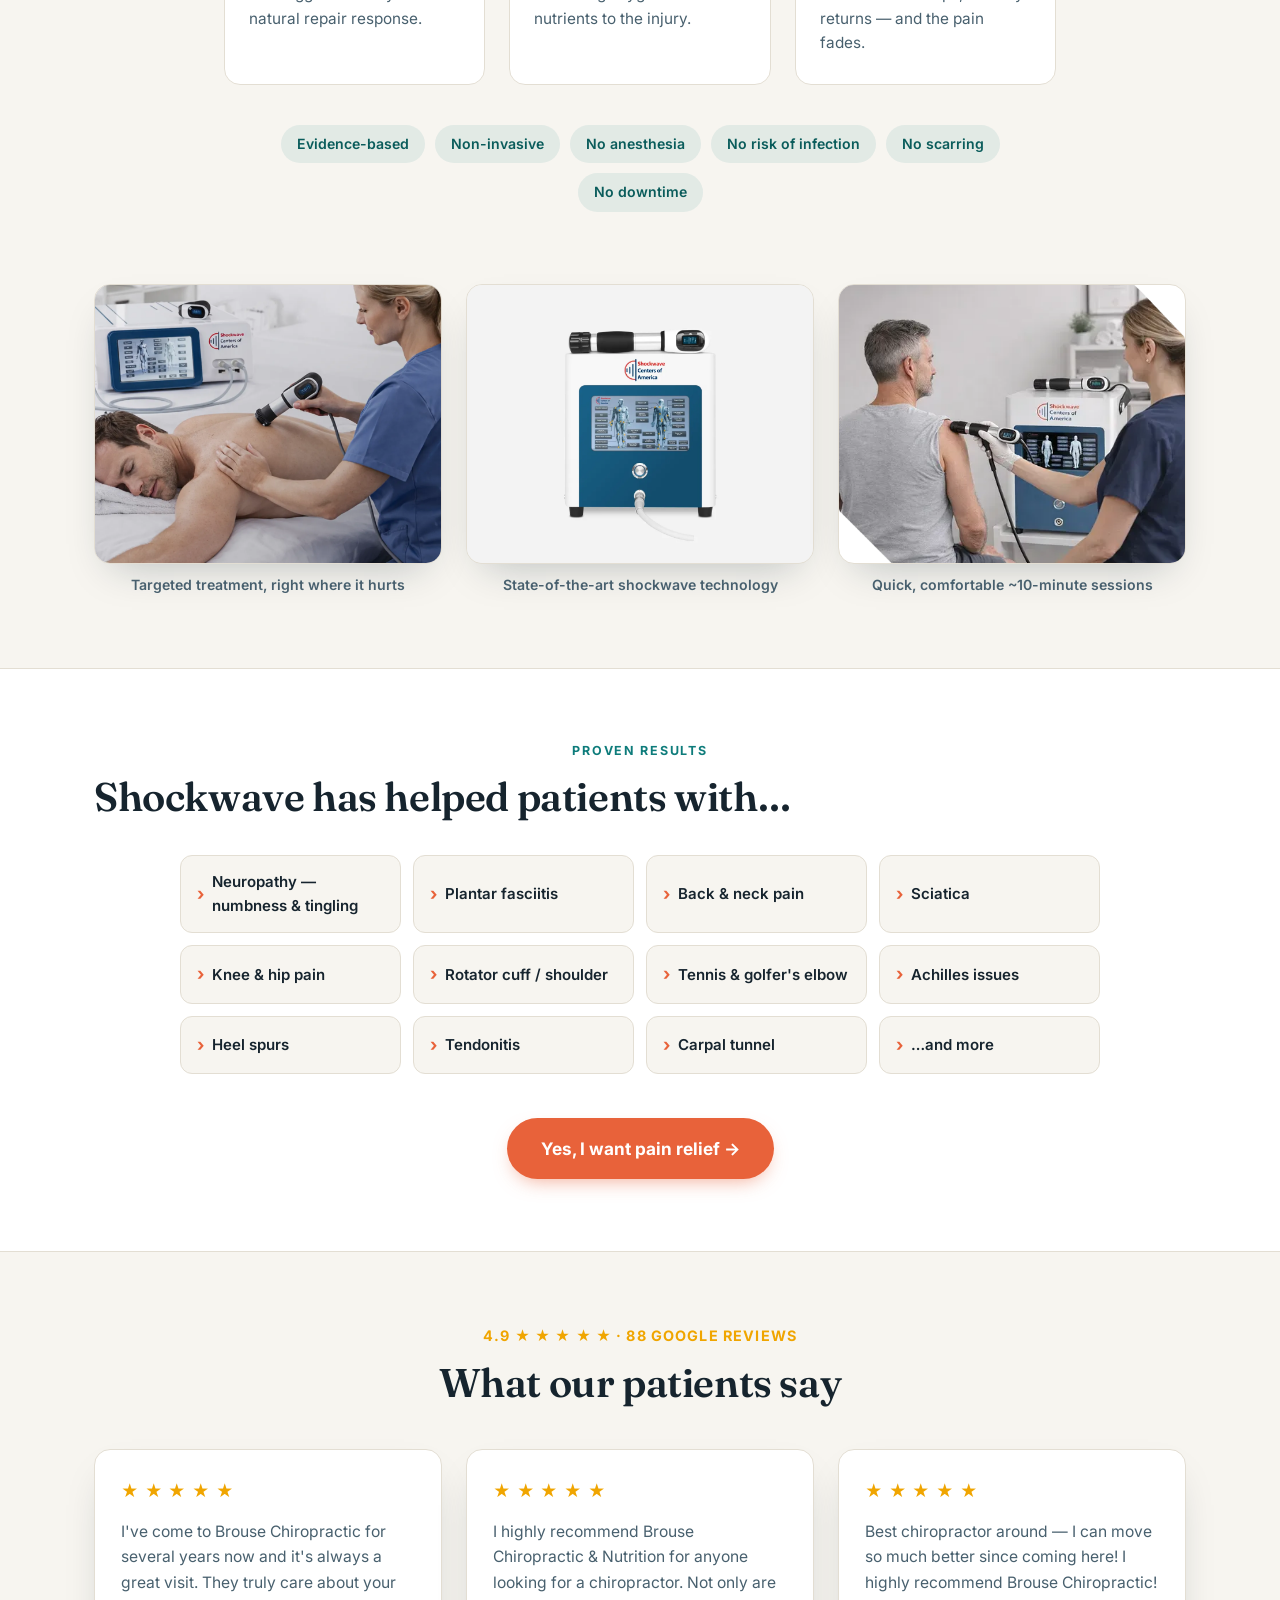
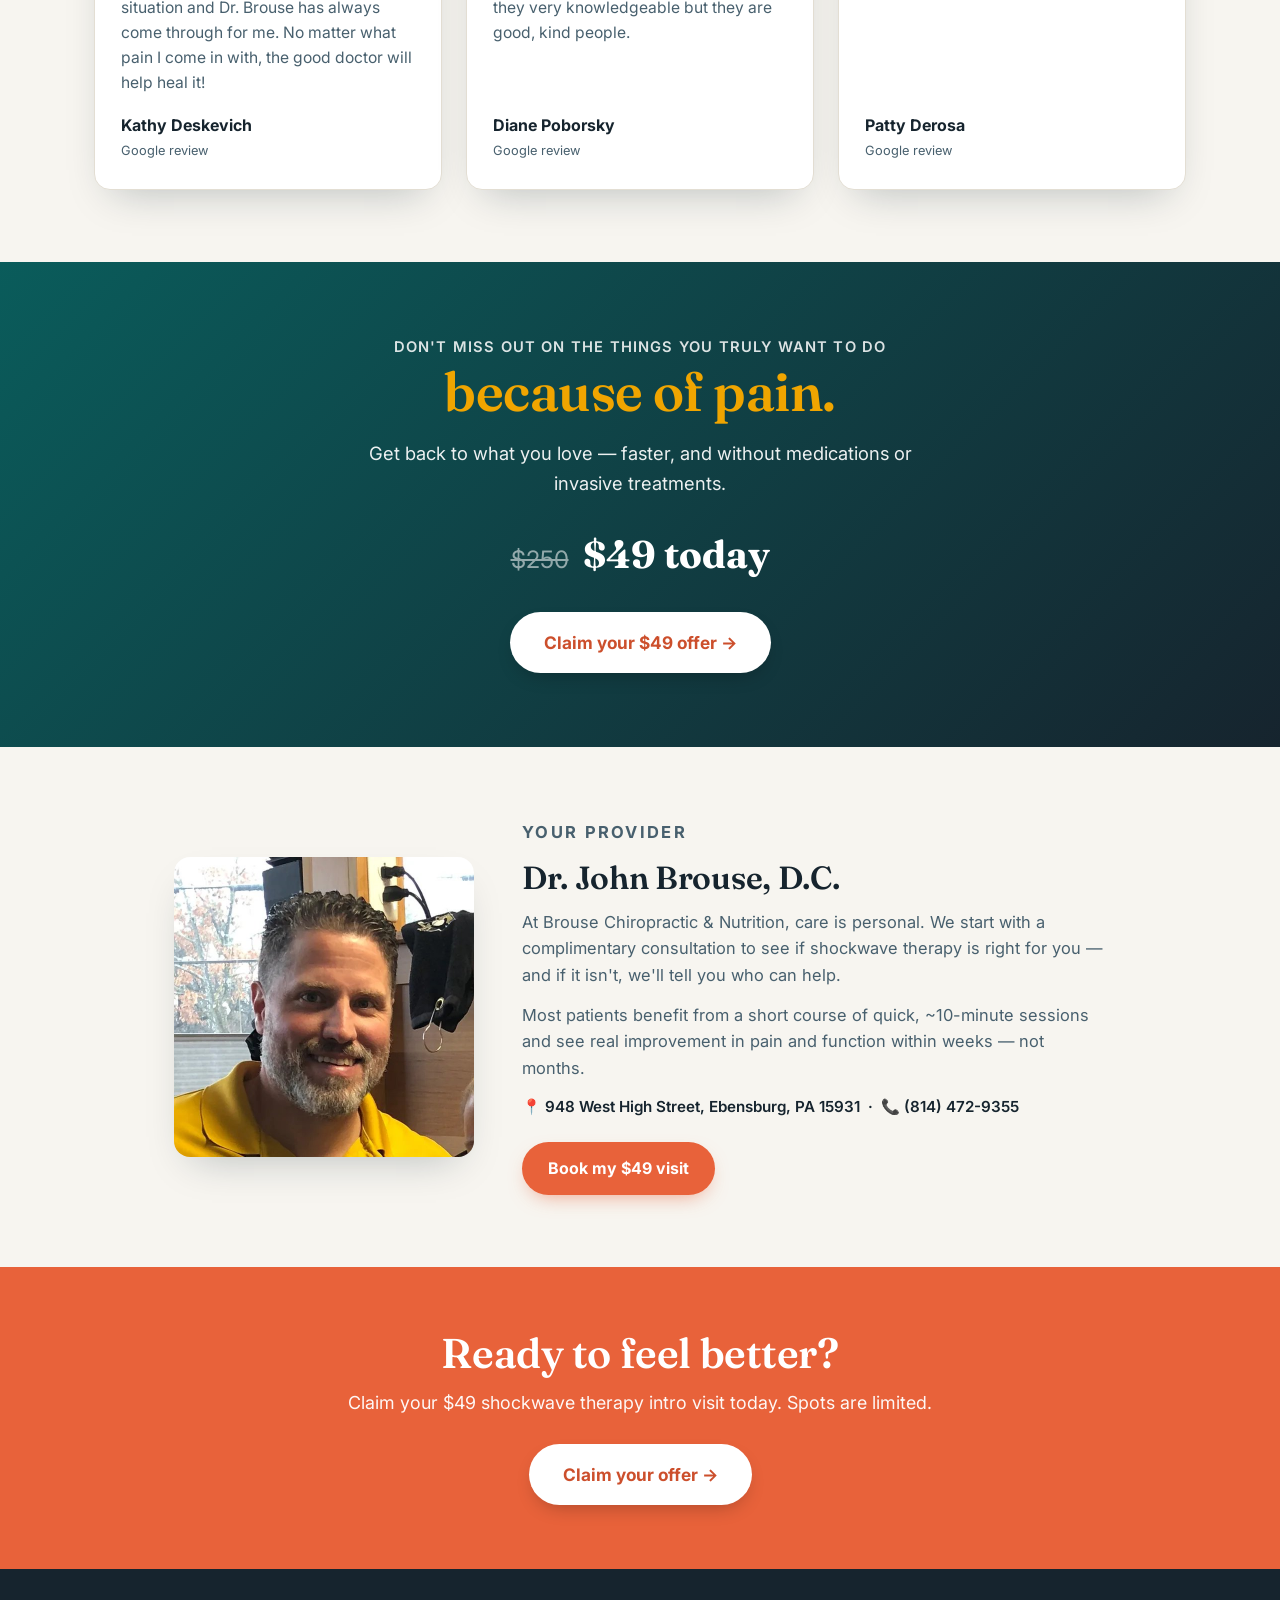
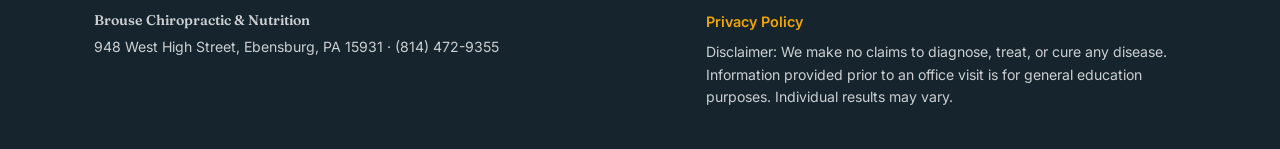
==== commit 504d8af9: "Emphasize neuropathy in hero checklist and conditions list Co-Authored-By: Claude Opus 4.8 <noreply@" ====
--- a/index.html
+++ b/index.html
@@ -57,7 +57,8 @@
       <h1>Rapid pain relief — <span class="hl">without surgery, shots, or pills.</span></h1>
       <p class="lede">A non-invasive treatment that uses acoustic waves to trigger your body's own healing — improving blood flow and breaking down scar tissue so you can move freely again.</p>
       <ul class="checklist">
-        <li>Chronic pain — neuropathy, back, sciatica &amp; joints</li>
+        <li>Neuropathy — numbness, tingling &amp; nerve pain in the feet &amp; legs</li>
+        <li>Chronic pain — back, sciatica &amp; joints</li>
         <li>Soft tissue — plantar fasciitis, tendonitis, rotator cuff</li>
         <li>Joint pain — knee, shoulder, elbow, ankle &amp; more</li>
         <li>A real alternative to surgery and injections</li>
@@ -72,7 +73,6 @@
         <p class="offercard__price"><span class="offercard__strike">$250</span> $49</p>
         <p class="offercard__incl">Consultation + Exam + X-ray + 1st Shockwave Therapy Treatment</p>
       </div>
-      <p class="offercard__note"><span class="offercard__check">✓</span>Now treating neuropathy — numbness, tingling &amp; nerve pain in the feet &amp; legs</p>
       <iframe
           src="https://api.leadconnectorhq.com/widget/form/rYRDd4ChCmLqDiF2nn2Q"
           style="width:100%;height:600px;border:none;border-radius:8px"
@@ -160,9 +160,9 @@
     <p class="eyebrow eyebrow--center">Proven results</p>
     <h2 class="section__title">Shockwave has helped patients with…</h2>
     <ul class="conditions">
+      <li>Neuropathy — numbness &amp; tingling</li>
       <li>Plantar fasciitis</li>
       <li>Back &amp; neck pain</li>
-      <li>Neuropathy (feet/legs)</li>
       <li>Sciatica</li>
       <li>Knee &amp; hip pain</li>
       <li>Rotator cuff / shoulder</li>
--- a/styles.css
+++ b/styles.css
@@ -155,10 +155,6 @@
 .conditions li::before{content:"›";color:var(--coral);font-weight:700;font-size:1.1rem}
 .section__cta{text-align:center;margin-top:44px}
 
-/* small neuropathy note above the form */
-.offercard__note{display:flex;align-items:center;gap:10px;padding:12px 22px;font-size:.84rem;font-weight:600;color:var(--teal-dk);background:rgba(14,124,123,.08);border-bottom:1px solid var(--line)}
-.offercard__check{flex:none;width:20px;height:20px;border-radius:50%;background:var(--teal);color:#fff;font-size:.72rem;display:grid;place-items:center}
-
 /* ---- reviews ---- */
 .reviews{text-align:center}
 .reviews__eyebrow{color:var(--gold);letter-spacing:.08em;font-size:.9rem}
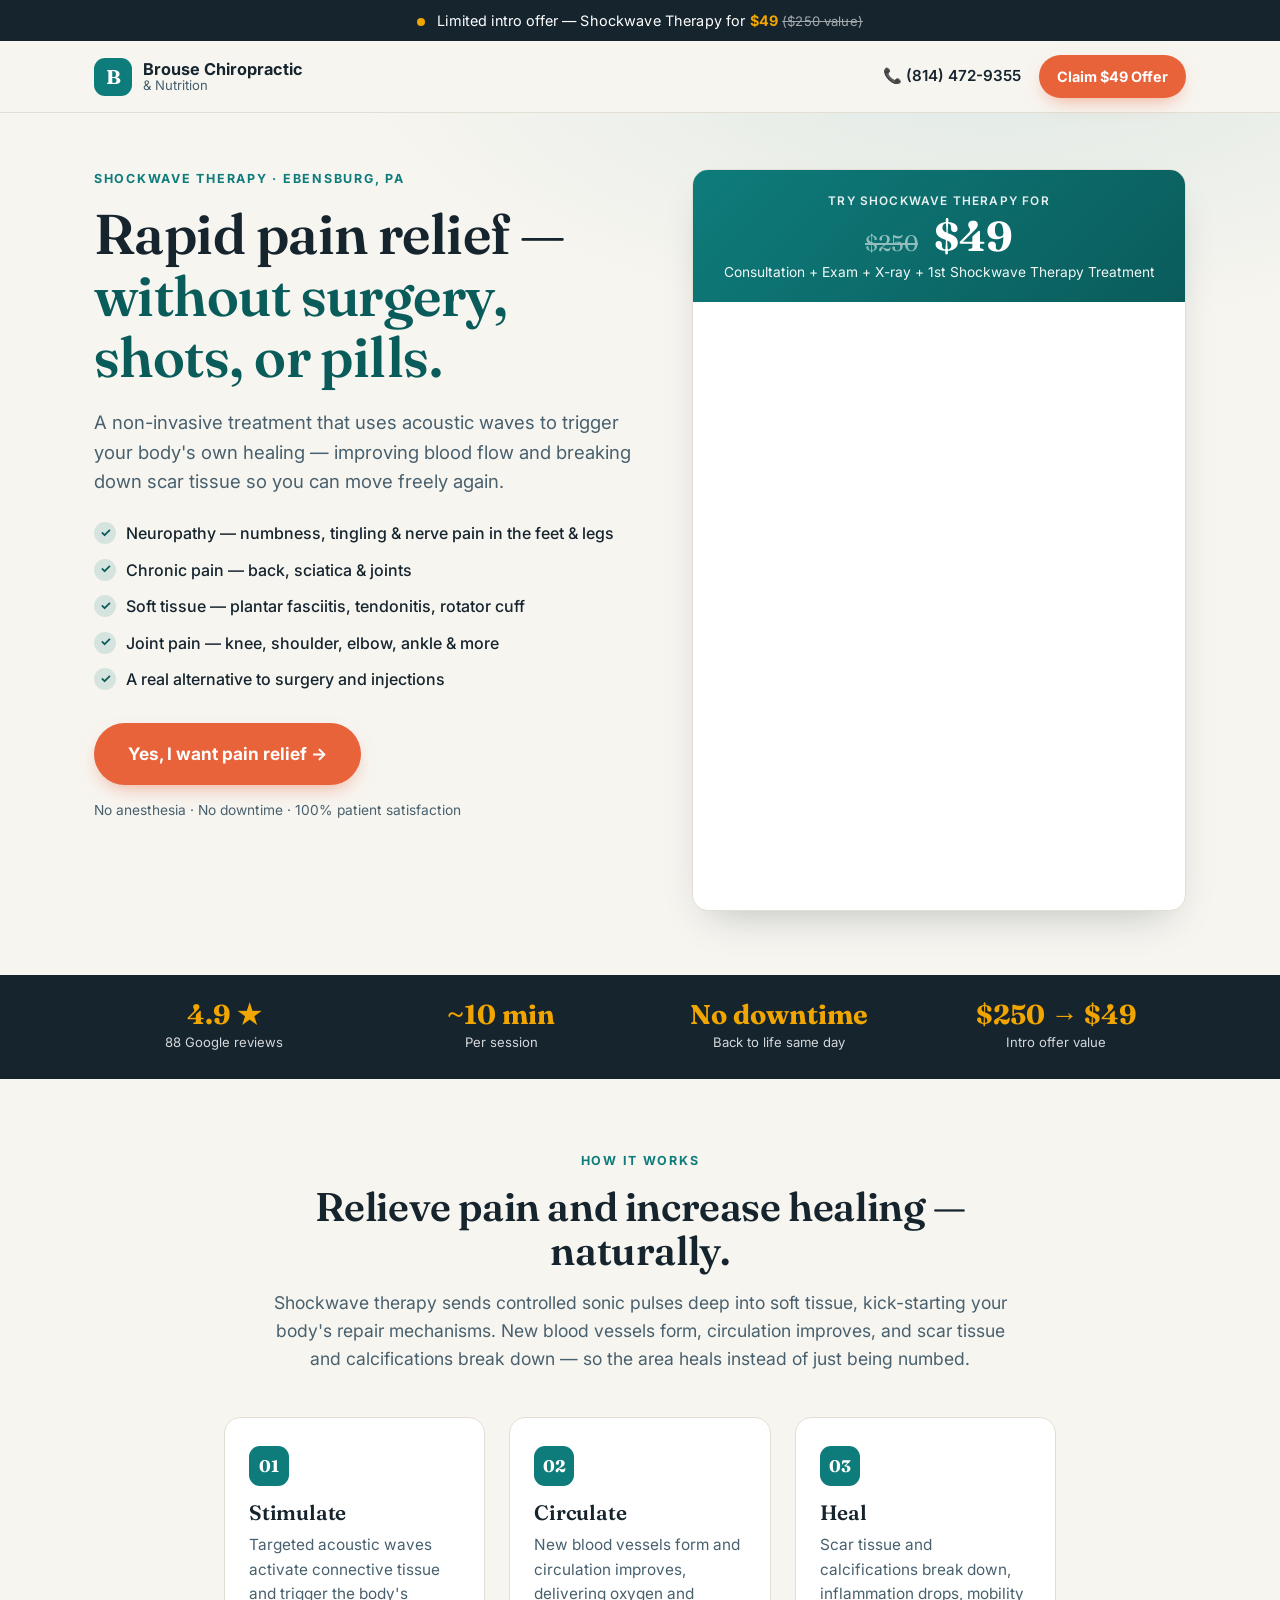
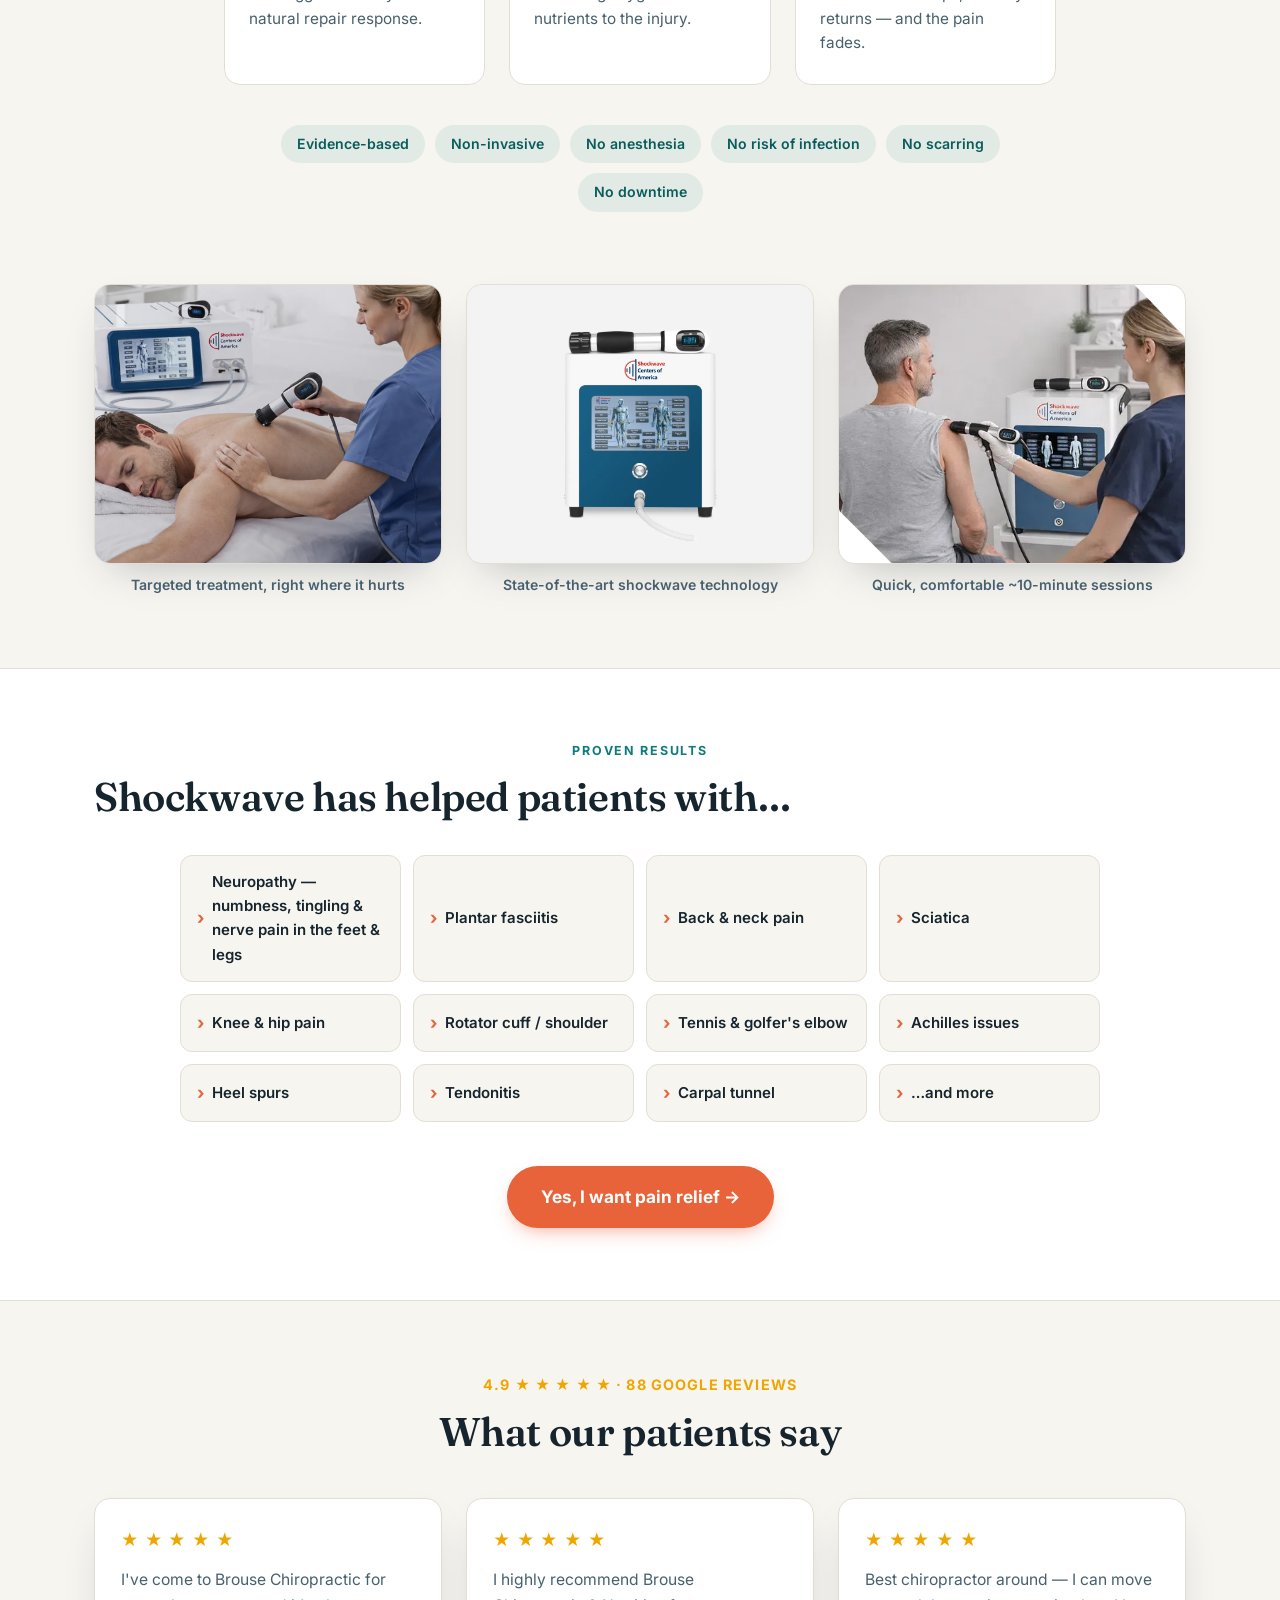
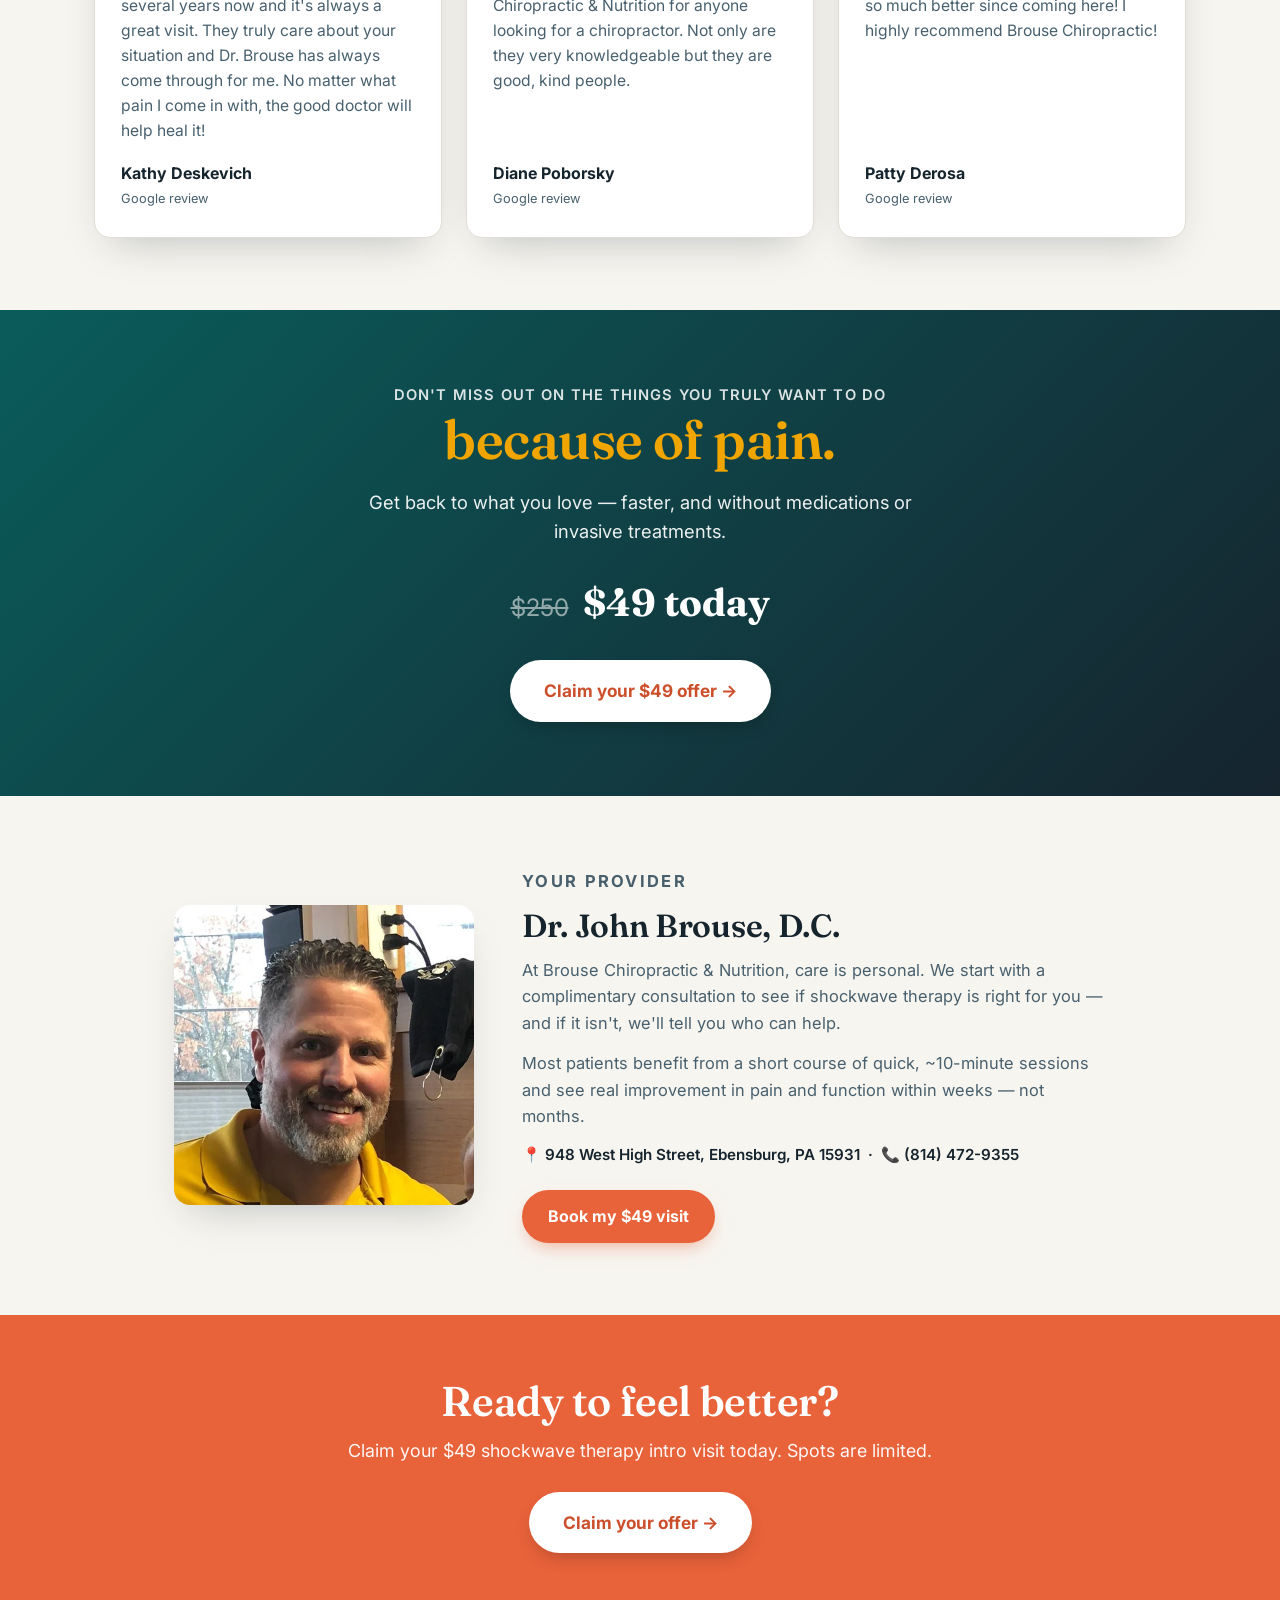
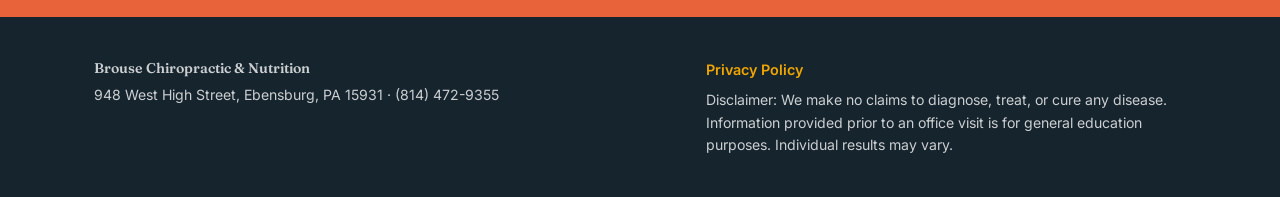
==== commit 2be9a986: "Match neuropathy wording across both lists Co-Authored-By: Claude Opus 4.8 <noreply@anthropic.com>" ====
--- a/index.html
+++ b/index.html
@@ -160,7 +160,7 @@
     <p class="eyebrow eyebrow--center">Proven results</p>
     <h2 class="section__title">Shockwave has helped patients with…</h2>
     <ul class="conditions">
-      <li>Neuropathy — numbness &amp; tingling</li>
+      <li>Neuropathy — numbness, tingling &amp; nerve pain in the feet &amp; legs</li>
       <li>Plantar fasciitis</li>
       <li>Back &amp; neck pain</li>
       <li>Sciatica</li>
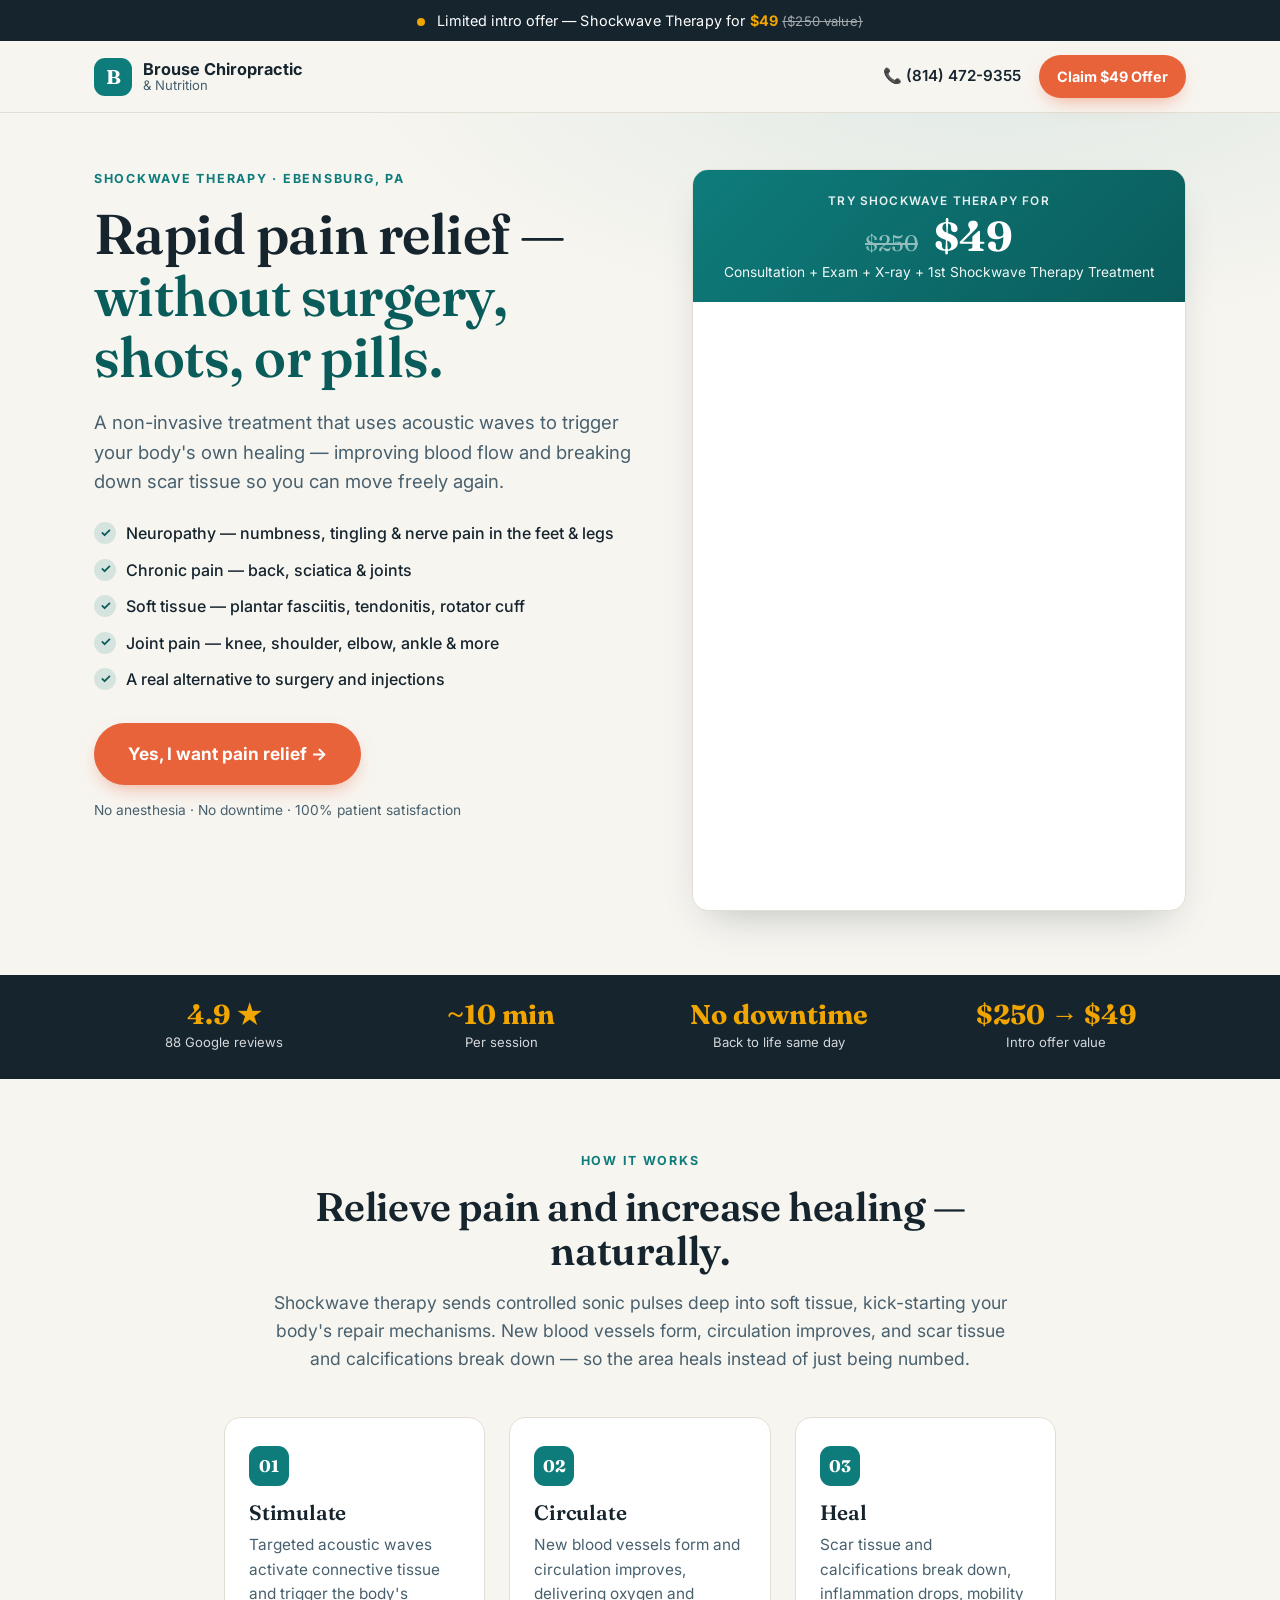
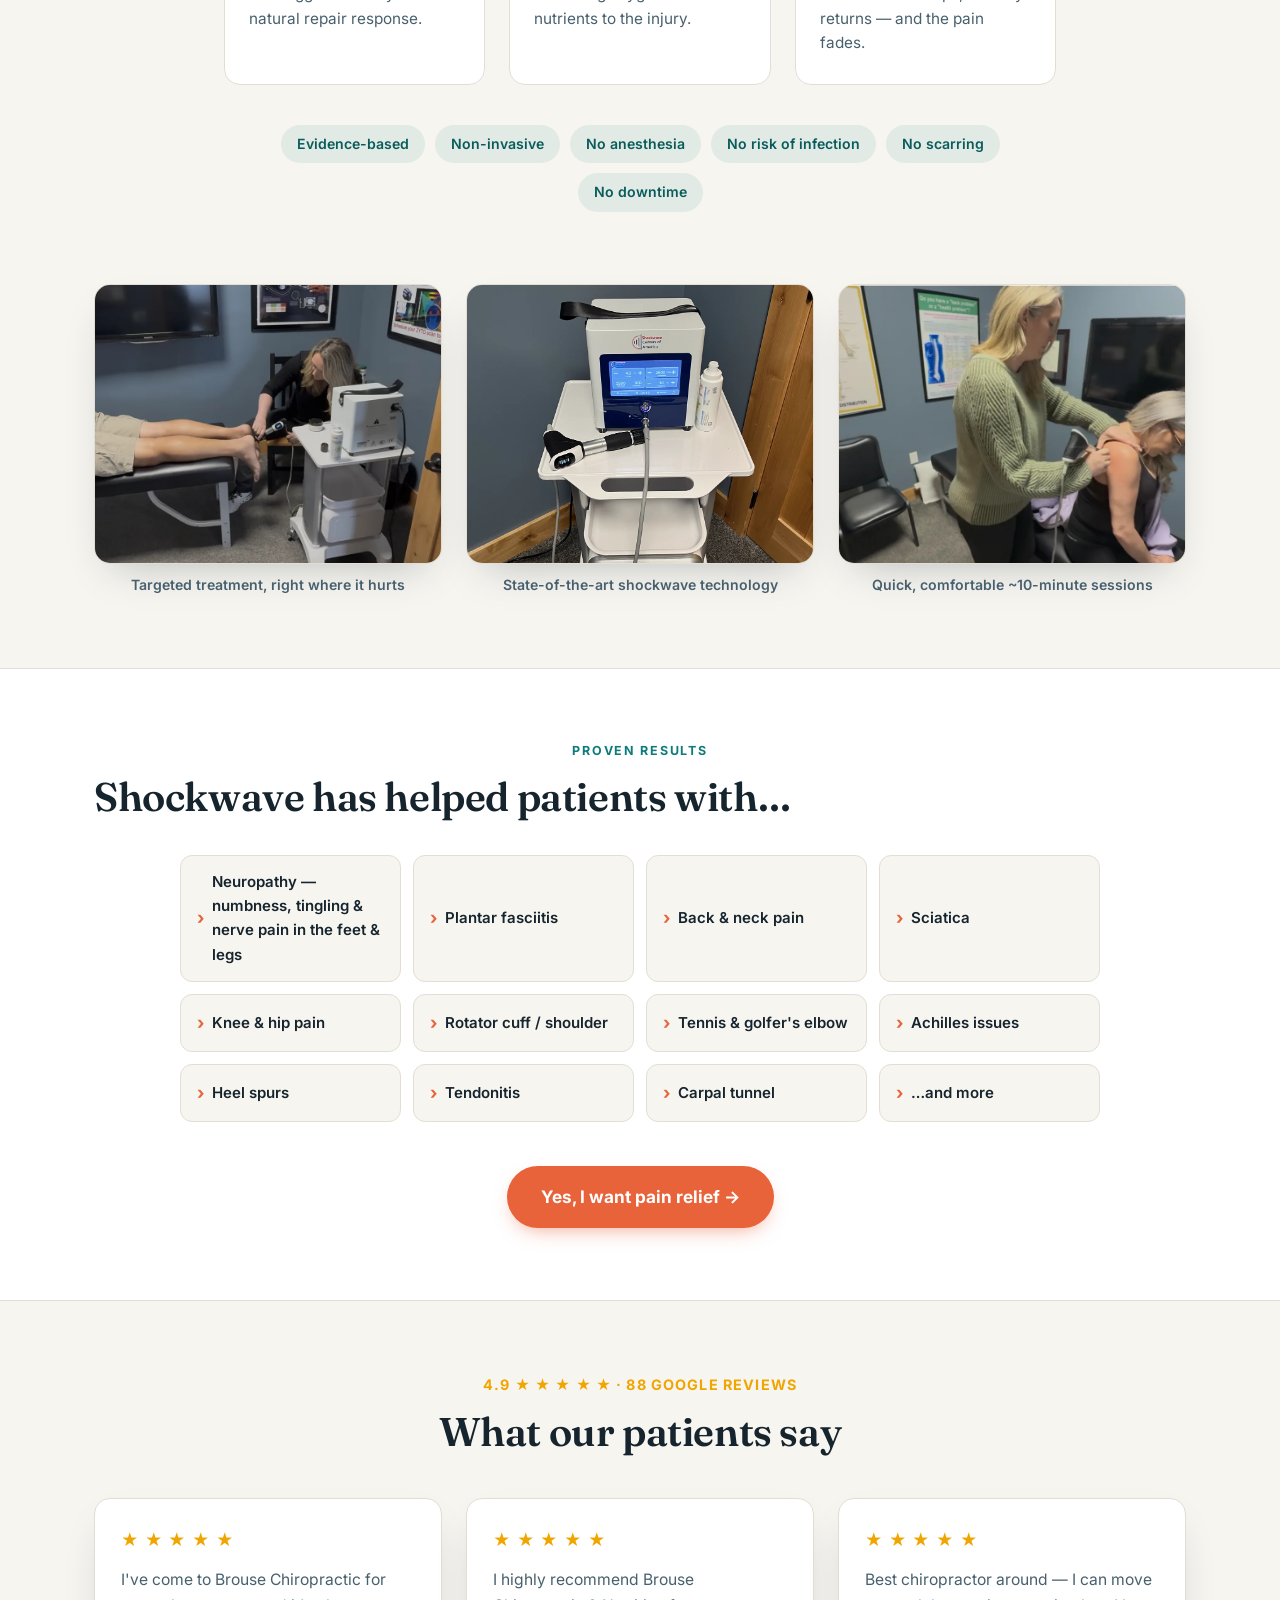
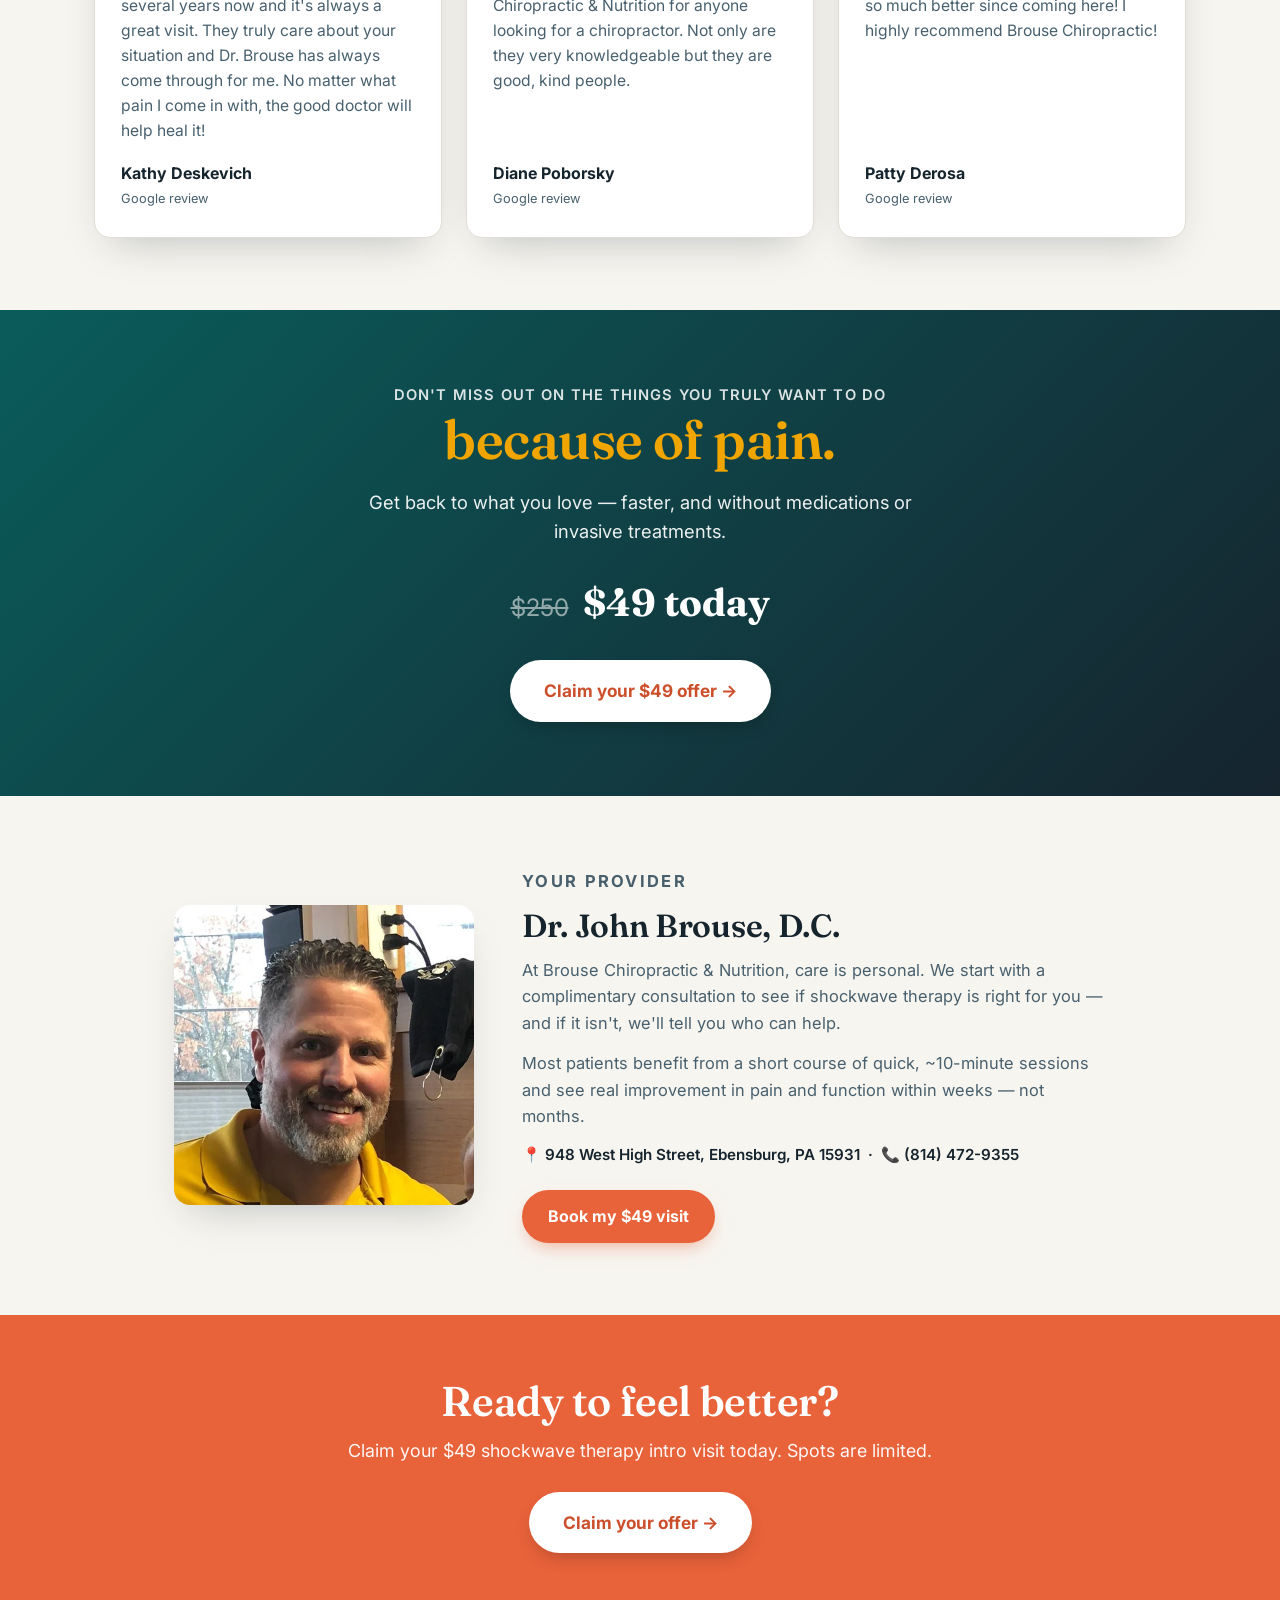
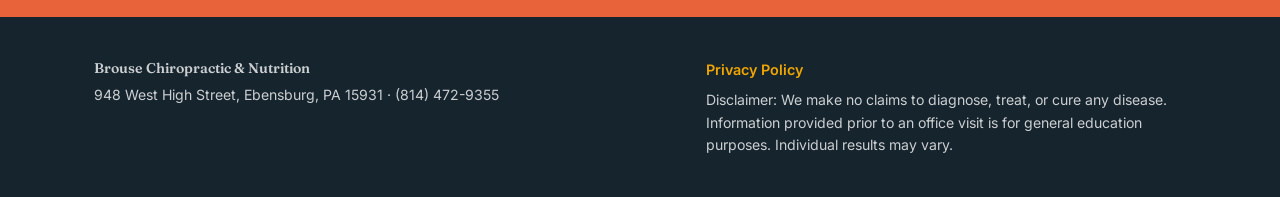
==== commit 516cdc8e: "Swap gallery photos — new machine/treatment images, machine centered Co-Authored-By: Claude Opus 4.8" ====
--- a/index.html
+++ b/index.html
@@ -141,15 +141,15 @@
 <section class="gallery" aria-label="Shockwave therapy in action">
   <div class="wrap gallery__grid">
     <figure class="gallery__item">
-      <img src="images/shockwave-treatment.webp" alt="Clinician applying shockwave therapy to a patient's back" loading="lazy">
+      <img src="images/shockwave-image-2.webp" alt="Shockwave therapy session at Brouse Chiropractic" loading="lazy">
       <figcaption>Targeted treatment, right where it hurts</figcaption>
     </figure>
     <figure class="gallery__item">
-      <img src="images/shockwave-device.webp" alt="Shockwave therapy device with treatment handpiece" loading="lazy">
+      <img src="images/shockwave-machine-1.webp" alt="State-of-the-art shockwave therapy machine" loading="lazy">
       <figcaption>State-of-the-art shockwave technology</figcaption>
     </figure>
     <figure class="gallery__item">
-      <img src="images/shockwave-shoulder.webp" alt="Patient receiving shockwave therapy on the shoulder" loading="lazy">
+      <img src="images/shockwave-treatment-3.webp" alt="Patient receiving shockwave therapy treatment" loading="lazy">
       <figcaption>Quick, comfortable ~10-minute sessions</figcaption>
     </figure>
   </div>
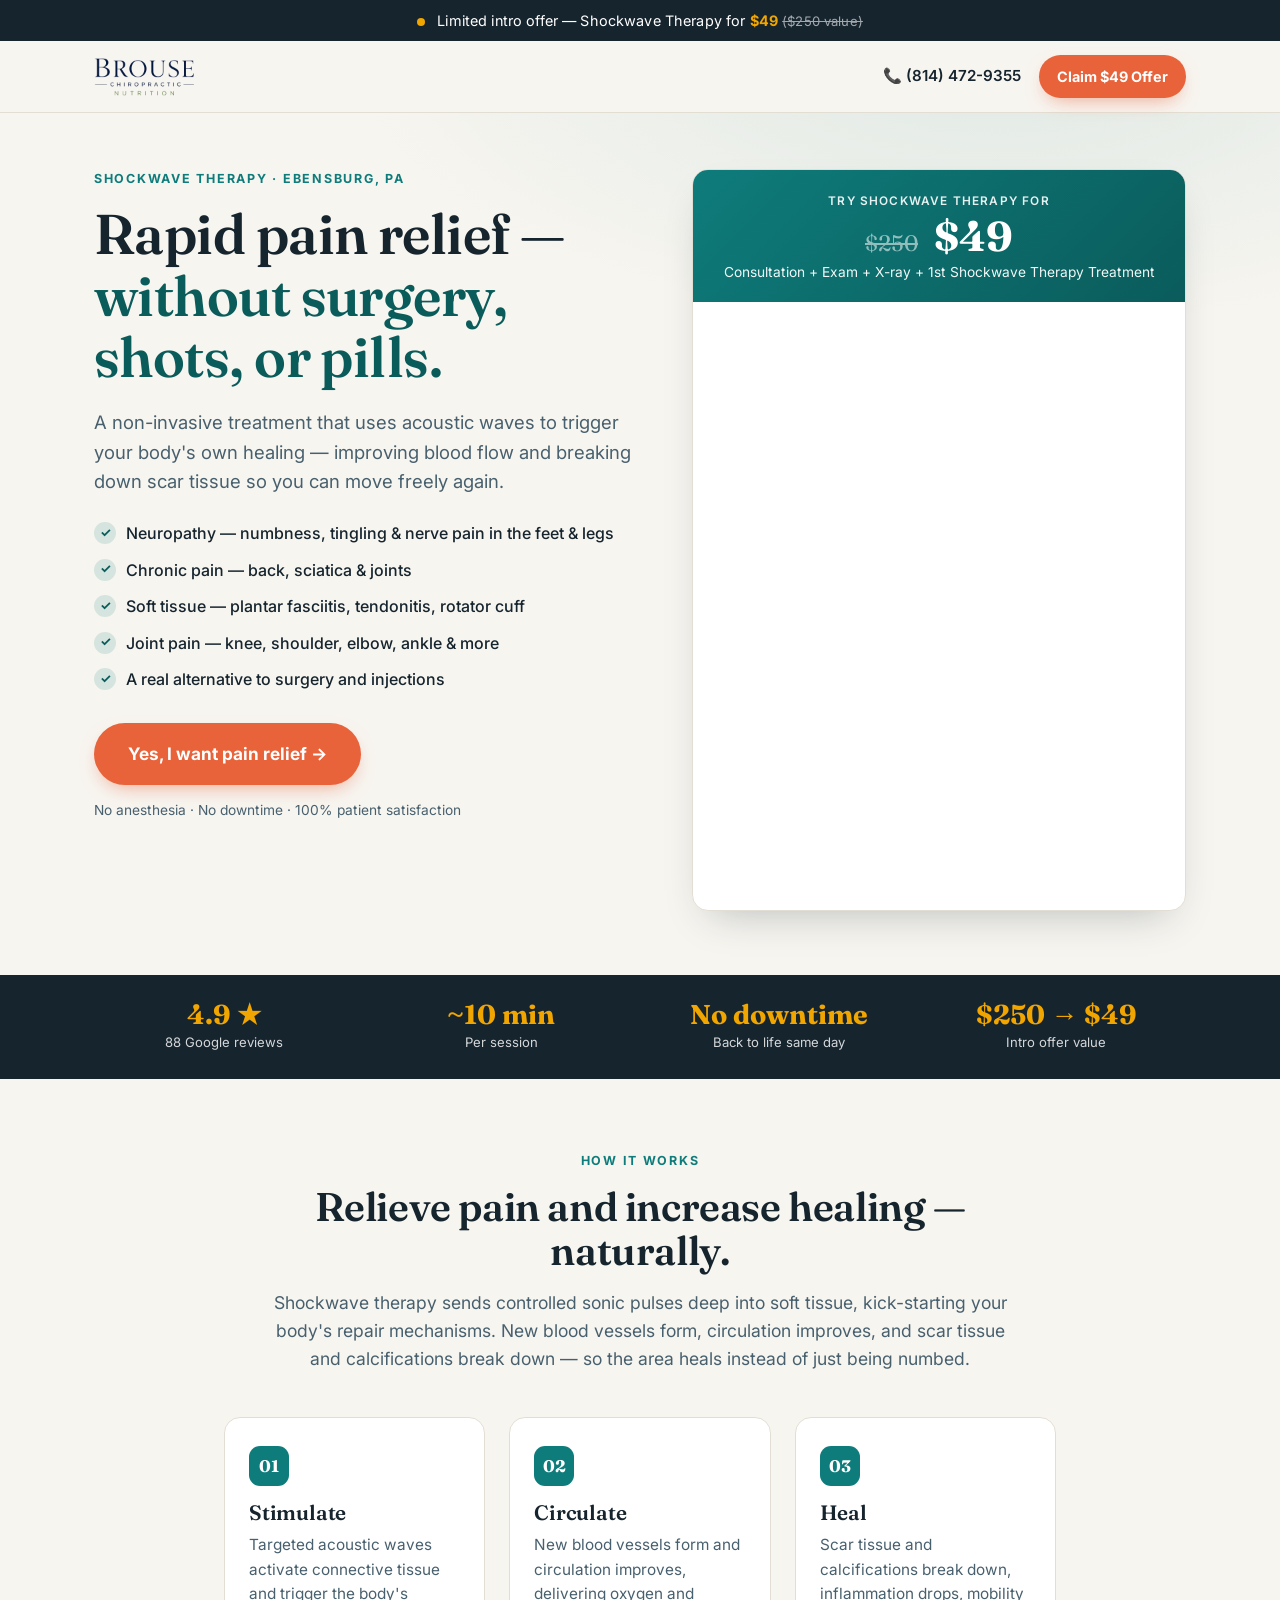
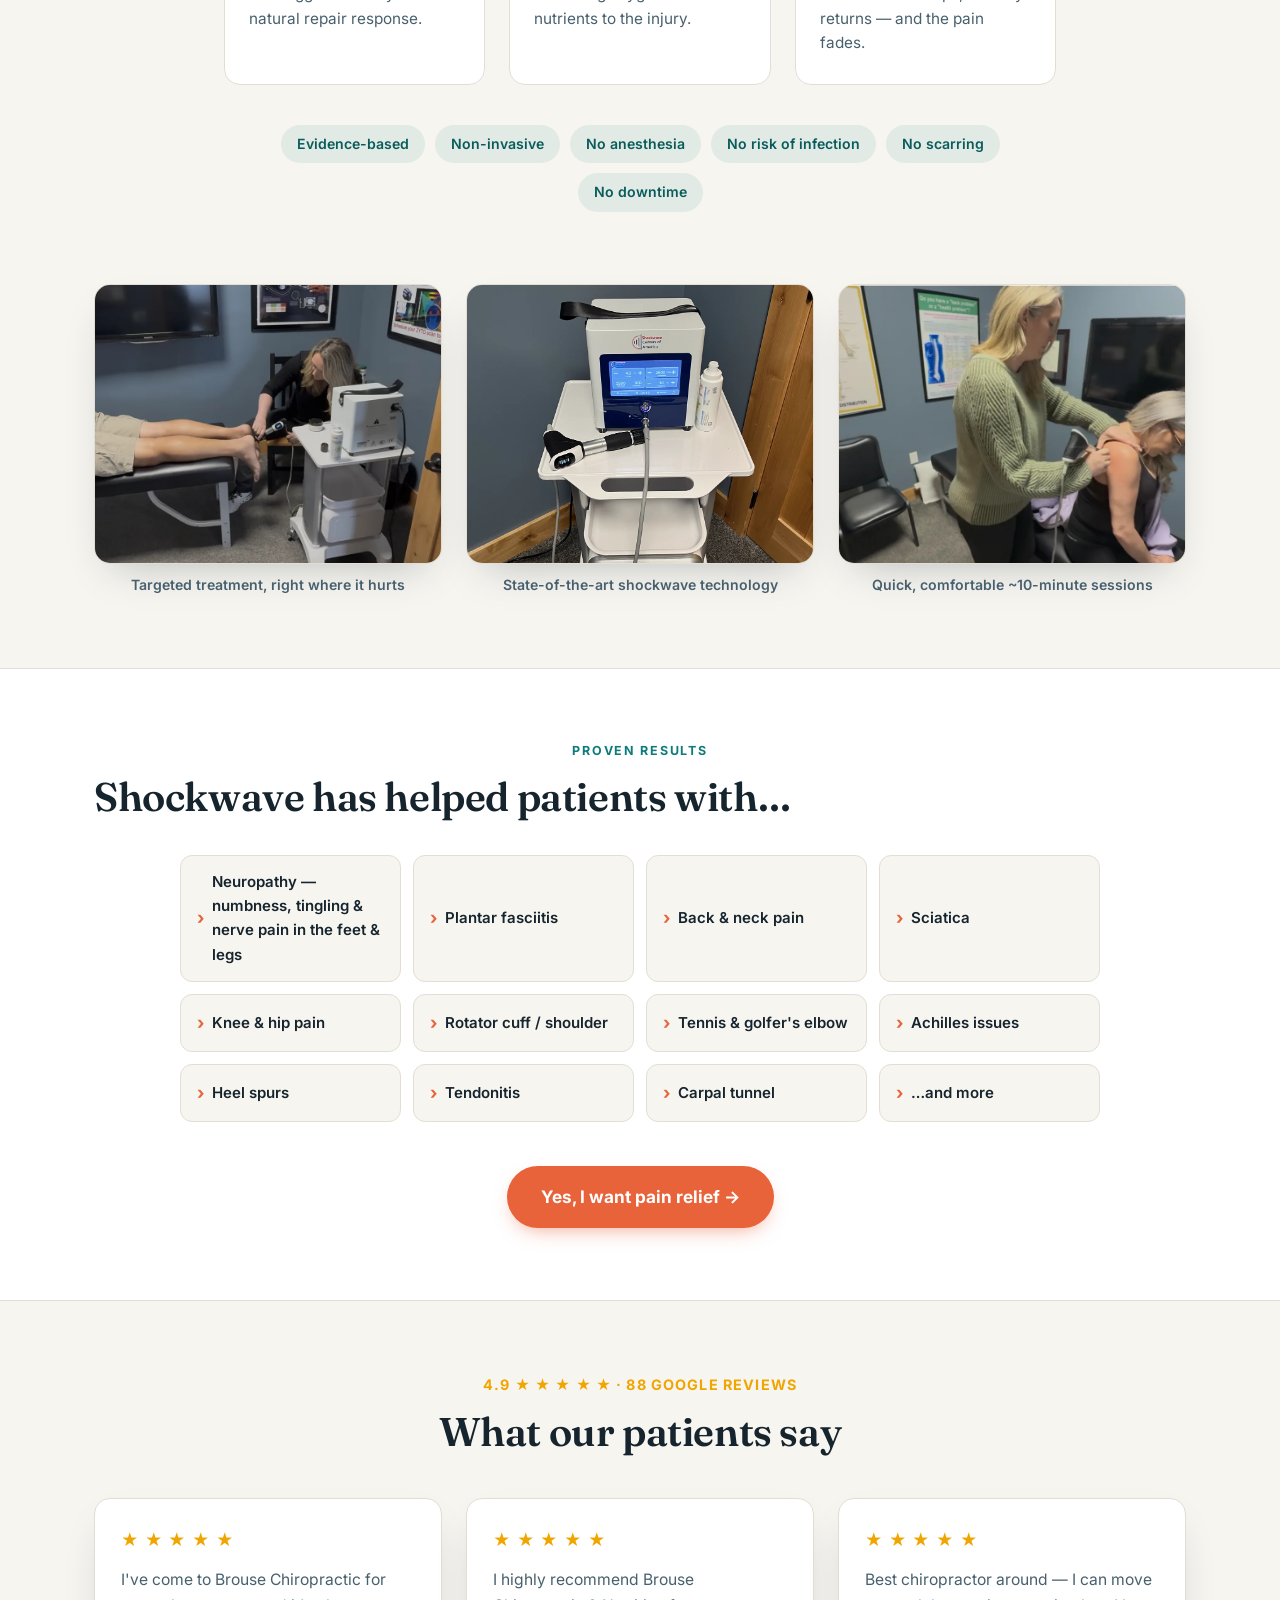
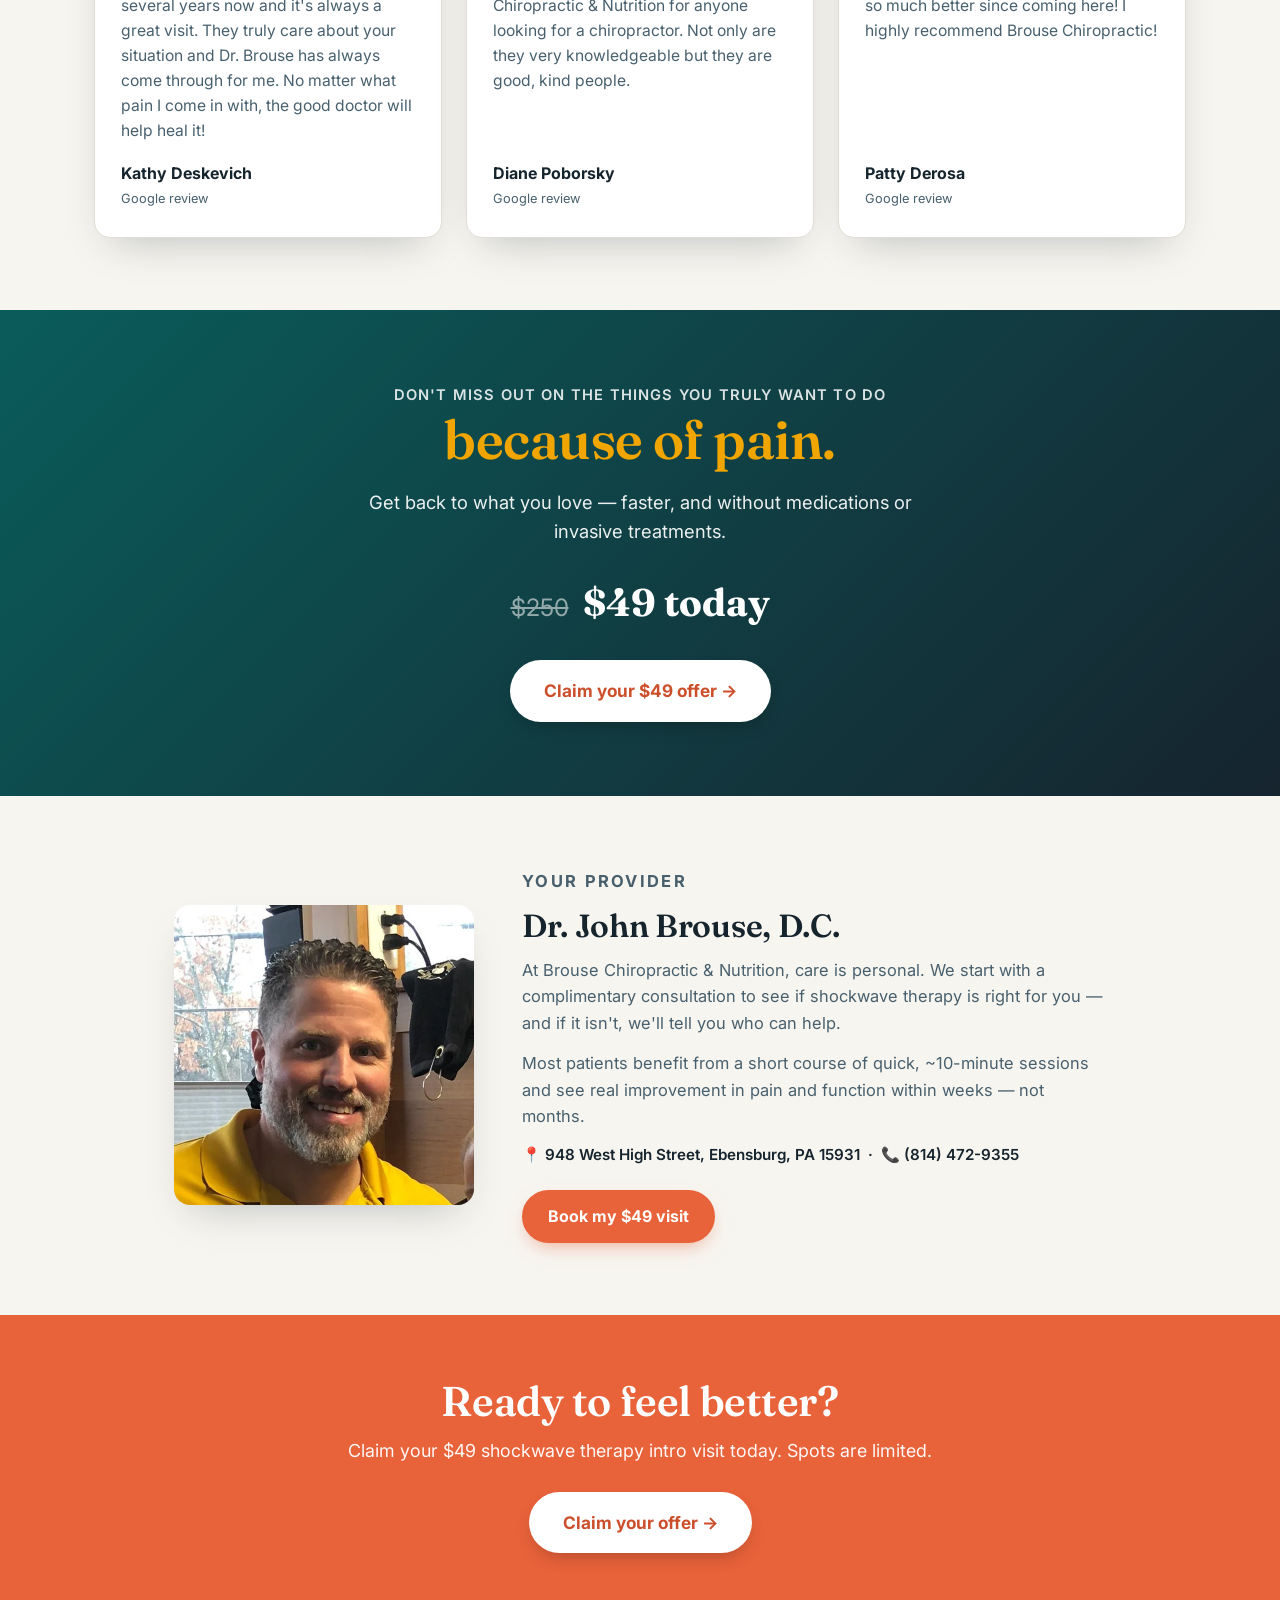
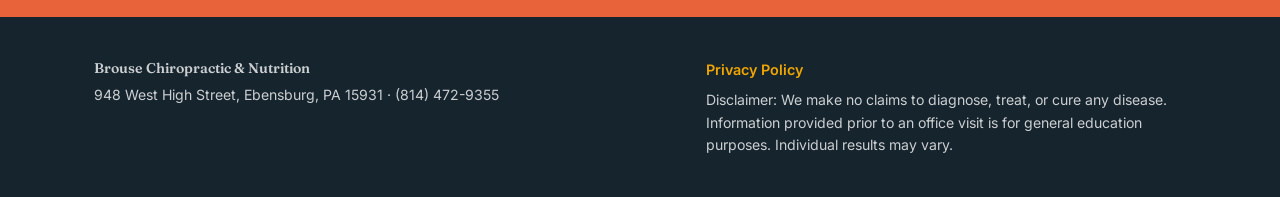
==== commit ef374007: "Replace placeholder mark with Brouse logo in header Co-Authored-By: Claude Opus 4.8 <noreply@anthrop" ====
--- a/index.html
+++ b/index.html
@@ -40,8 +40,7 @@
 <header class="header" id="top">
   <div class="wrap header__inner">
     <a href="#top" class="brand">
-      <span class="brand__mark">B</span>
-      <span class="brand__text">Brouse Chiropractic <em>&amp; Nutrition</em></span>
+      <img class="brand__logo" src="images/logo.webp" alt="Brouse Chiropractic &amp; Nutrition" width="600" height="252">
     </a>
     <div class="header__right">
       <a href="tel:8144729355" class="header__phone">📞 (814) 472-9355</a>
--- a/styles.css
+++ b/styles.css
@@ -59,6 +59,7 @@
 .header{position:sticky;top:0;z-index:50;background:rgba(247,245,240,.92);backdrop-filter:blur(8px);border-bottom:1px solid var(--line)}
 .header__inner{display:flex;align-items:center;justify-content:space-between;padding-top:14px;padding-bottom:14px}
 .brand{display:flex;align-items:center;gap:11px;text-decoration:none;color:var(--ink)}
+.brand__logo{height:42px;width:auto;display:block}
 .brand__mark{
   width:38px;height:38px;border-radius:11px;background:var(--teal);
   color:#fff;font-family:'Fraunces',serif;font-weight:700;font-size:1.25rem;
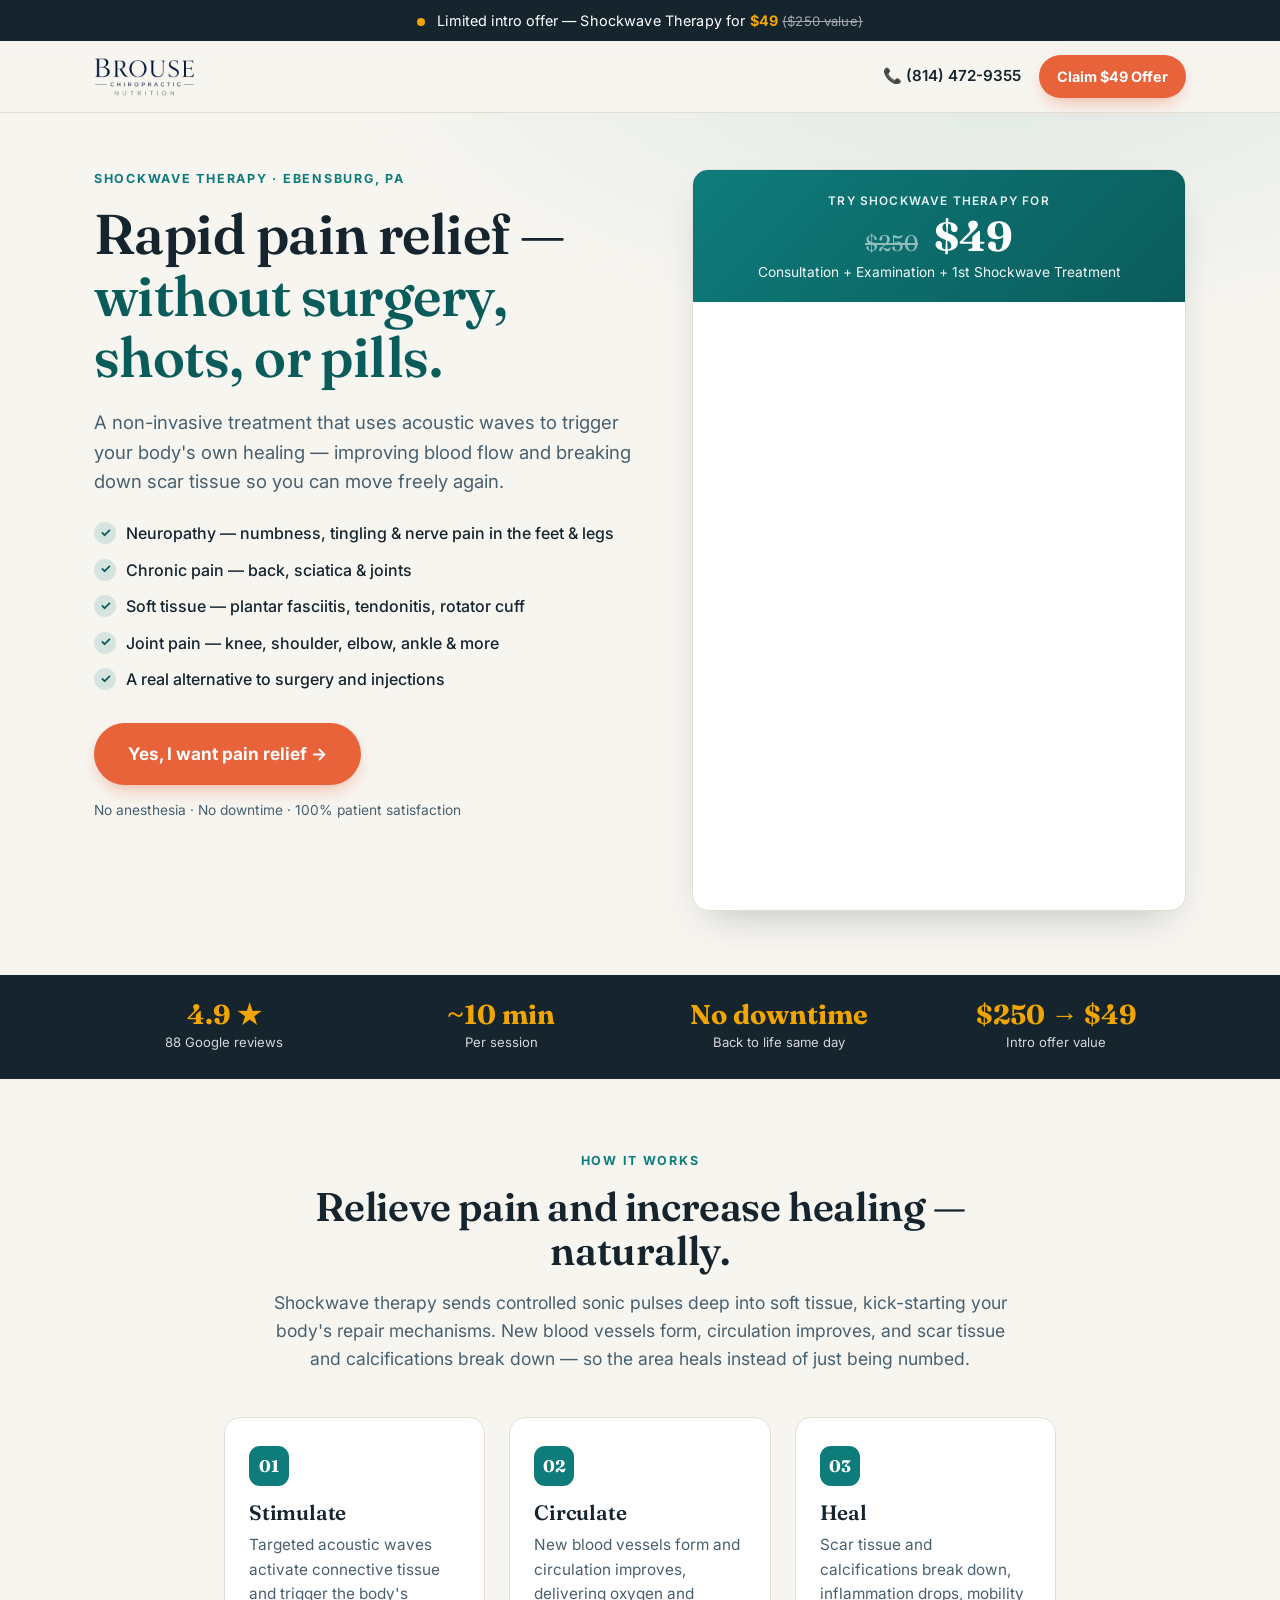
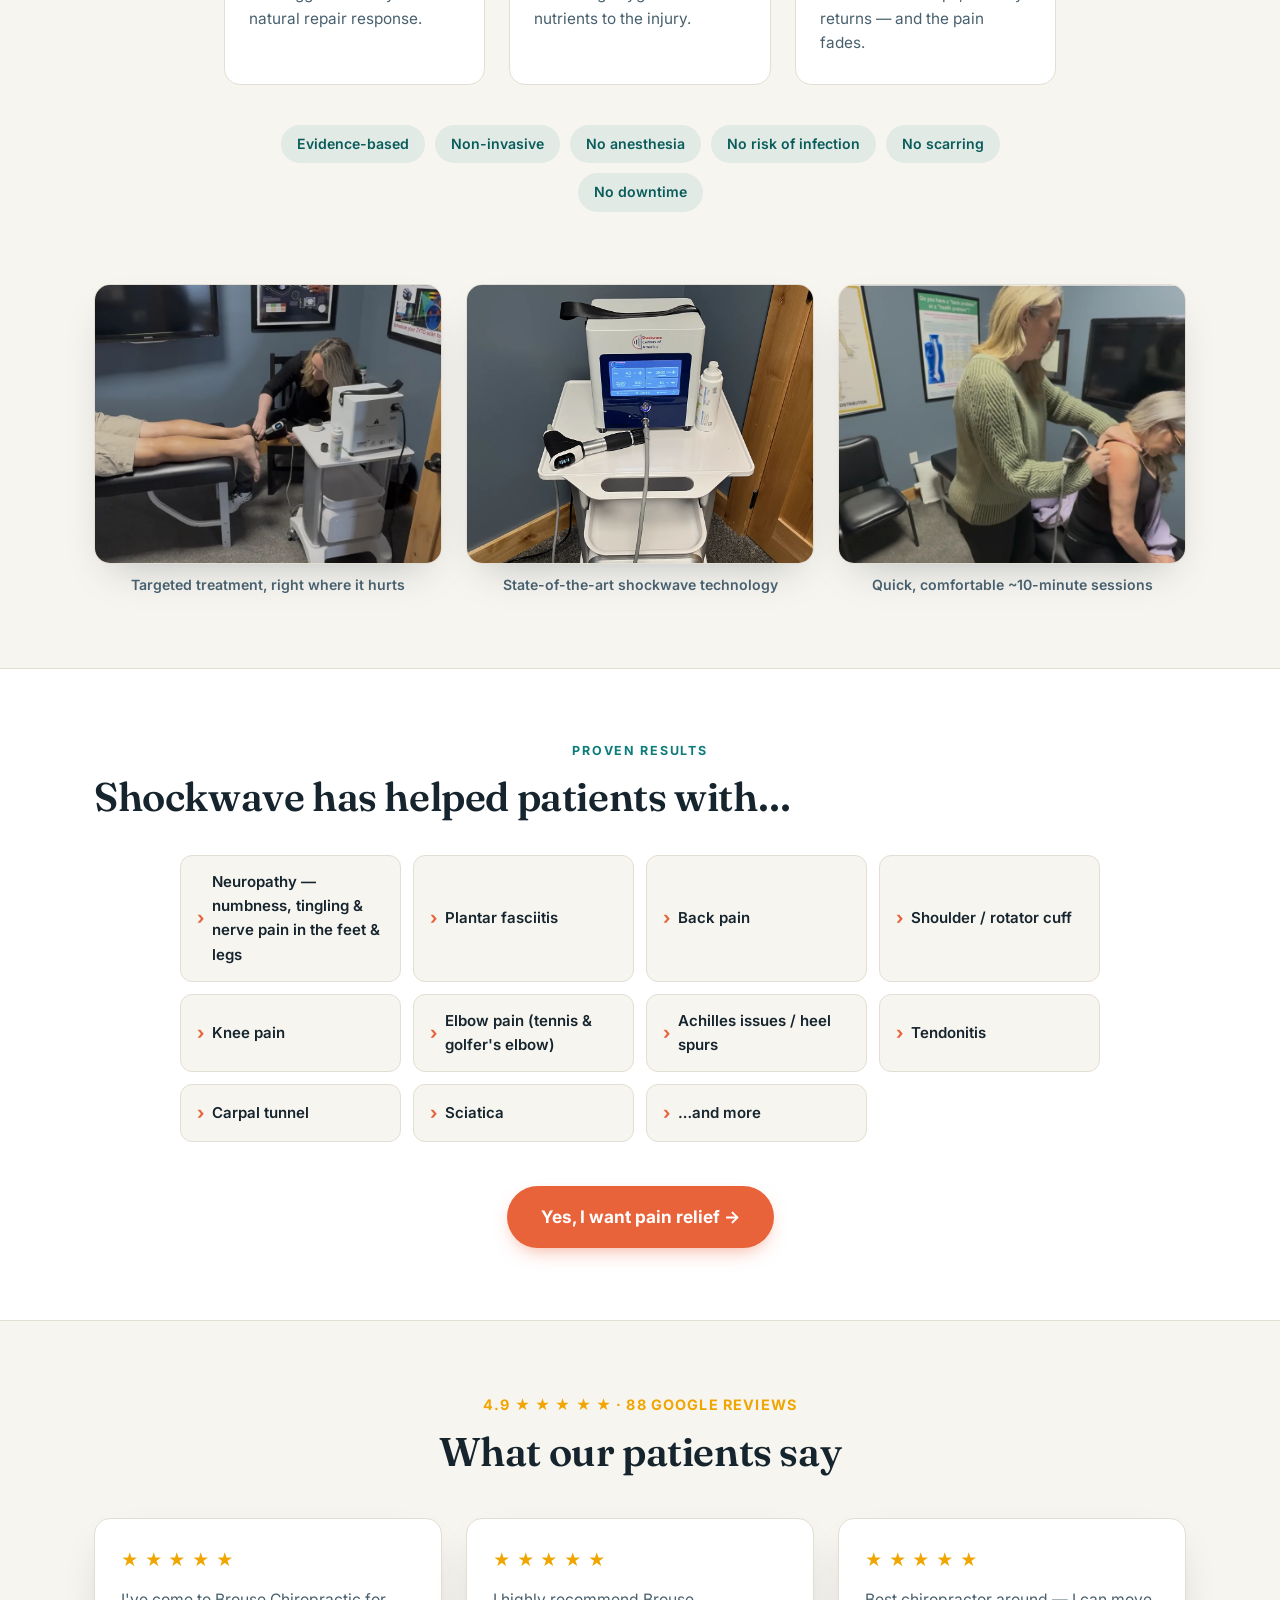
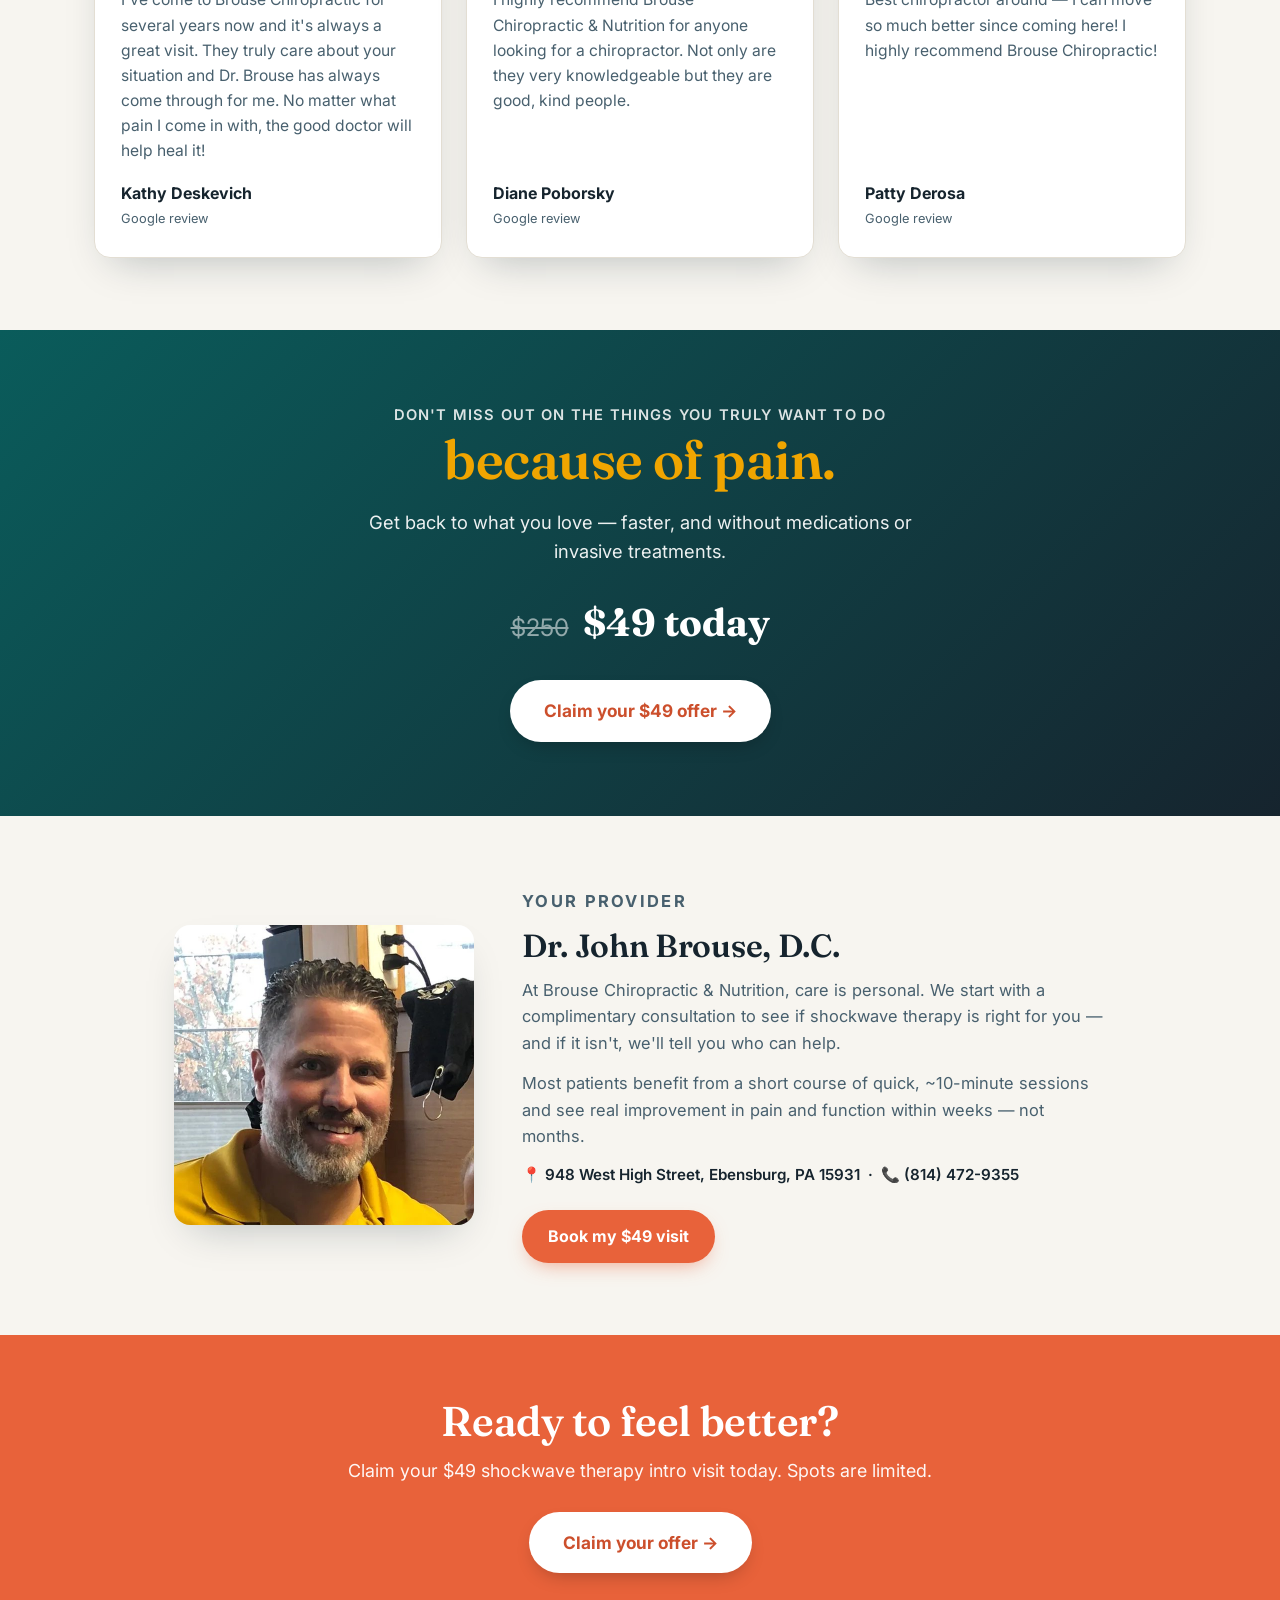
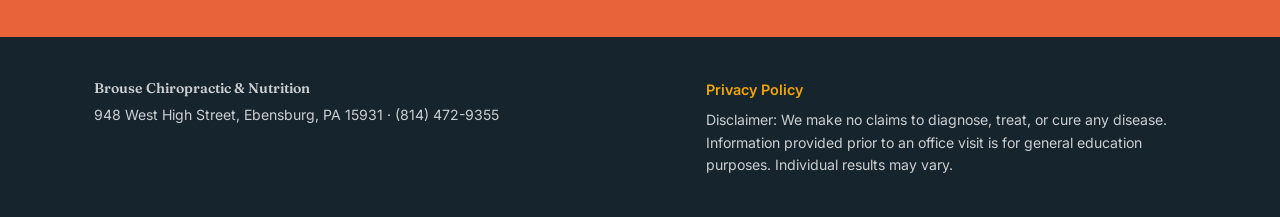
==== commit 8f3a1d0c: "Update offer copy and reorder conditions list" ====
--- a/index.html
+++ b/index.html
@@ -4,7 +4,7 @@
 <meta charset="UTF-8">
 <meta name="viewport" content="width=device-width, initial-scale=1.0">
 <title>Shockwave Therapy in Ebensburg — Brouse Chiropractic &amp; Nutrition | $49 Intro Offer</title>
-<meta name="description" content="Non-invasive shockwave therapy for chronic pain, plantar fasciitis, neuropathy and joint pain in Ebensburg, PA. Try it for $49 — consult, exam, X-rays and treatment.">
+<meta name="description" content="Non-invasive shockwave therapy for chronic pain, plantar fasciitis, neuropathy and joint pain in Ebensburg, PA. Try it for $49 — consultation, examination and 1st treatment.">
 <meta property="og:title" content="Shockwave Therapy — $49 Intro Offer | Brouse Chiropractic &amp; Nutrition">
 <meta property="og:description" content="Rapid, drug-free pain relief. 100% patient satisfaction. Claim your $49 visit in Ebensburg, PA.">
 <link rel="preconnect" href="https://fonts.googleapis.com">
@@ -70,7 +70,7 @@
       <div class="offercard__head">
         <p class="offercard__kicker">Try shockwave therapy for</p>
         <p class="offercard__price"><span class="offercard__strike">$250</span> $49</p>
-        <p class="offercard__incl">Consultation + Exam + X-ray + 1st Shockwave Therapy Treatment</p>
+        <p class="offercard__incl">Consultation + Examination + 1st Shockwave Treatment</p>
       </div>
       <iframe
           src="https://api.leadconnectorhq.com/widget/form/rYRDd4ChCmLqDiF2nn2Q"
@@ -161,15 +161,14 @@
     <ul class="conditions">
       <li>Neuropathy — numbness, tingling &amp; nerve pain in the feet &amp; legs</li>
       <li>Plantar fasciitis</li>
-      <li>Back &amp; neck pain</li>
-      <li>Sciatica</li>
-      <li>Knee &amp; hip pain</li>
-      <li>Rotator cuff / shoulder</li>
-      <li>Tennis &amp; golfer's elbow</li>
-      <li>Achilles issues</li>
-      <li>Heel spurs</li>
+      <li>Back pain</li>
+      <li>Shoulder / rotator cuff</li>
+      <li>Knee pain</li>
+      <li>Elbow pain (tennis &amp; golfer's elbow)</li>
+      <li>Achilles issues / heel spurs</li>
       <li>Tendonitis</li>
       <li>Carpal tunnel</li>
+      <li>Sciatica</li>
       <li>…and more</li>
     </ul>
     <div class="section__cta">
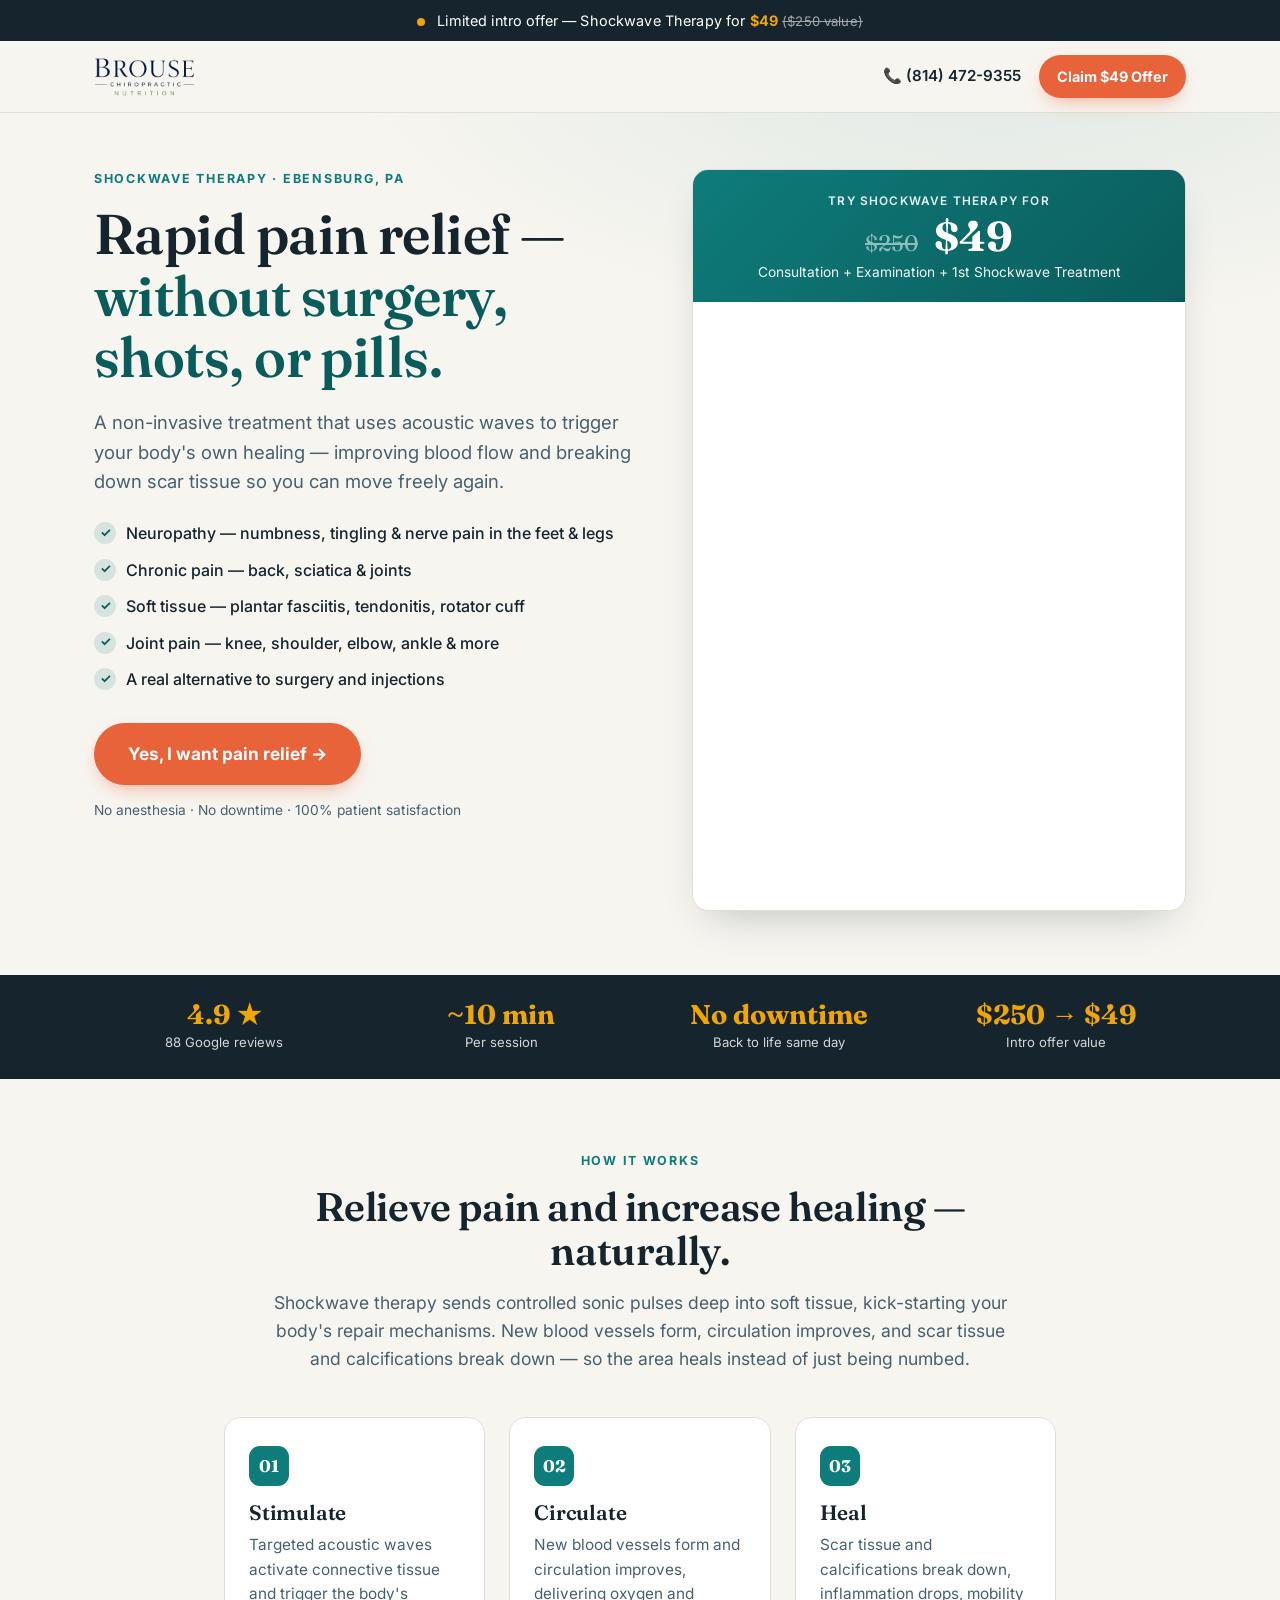
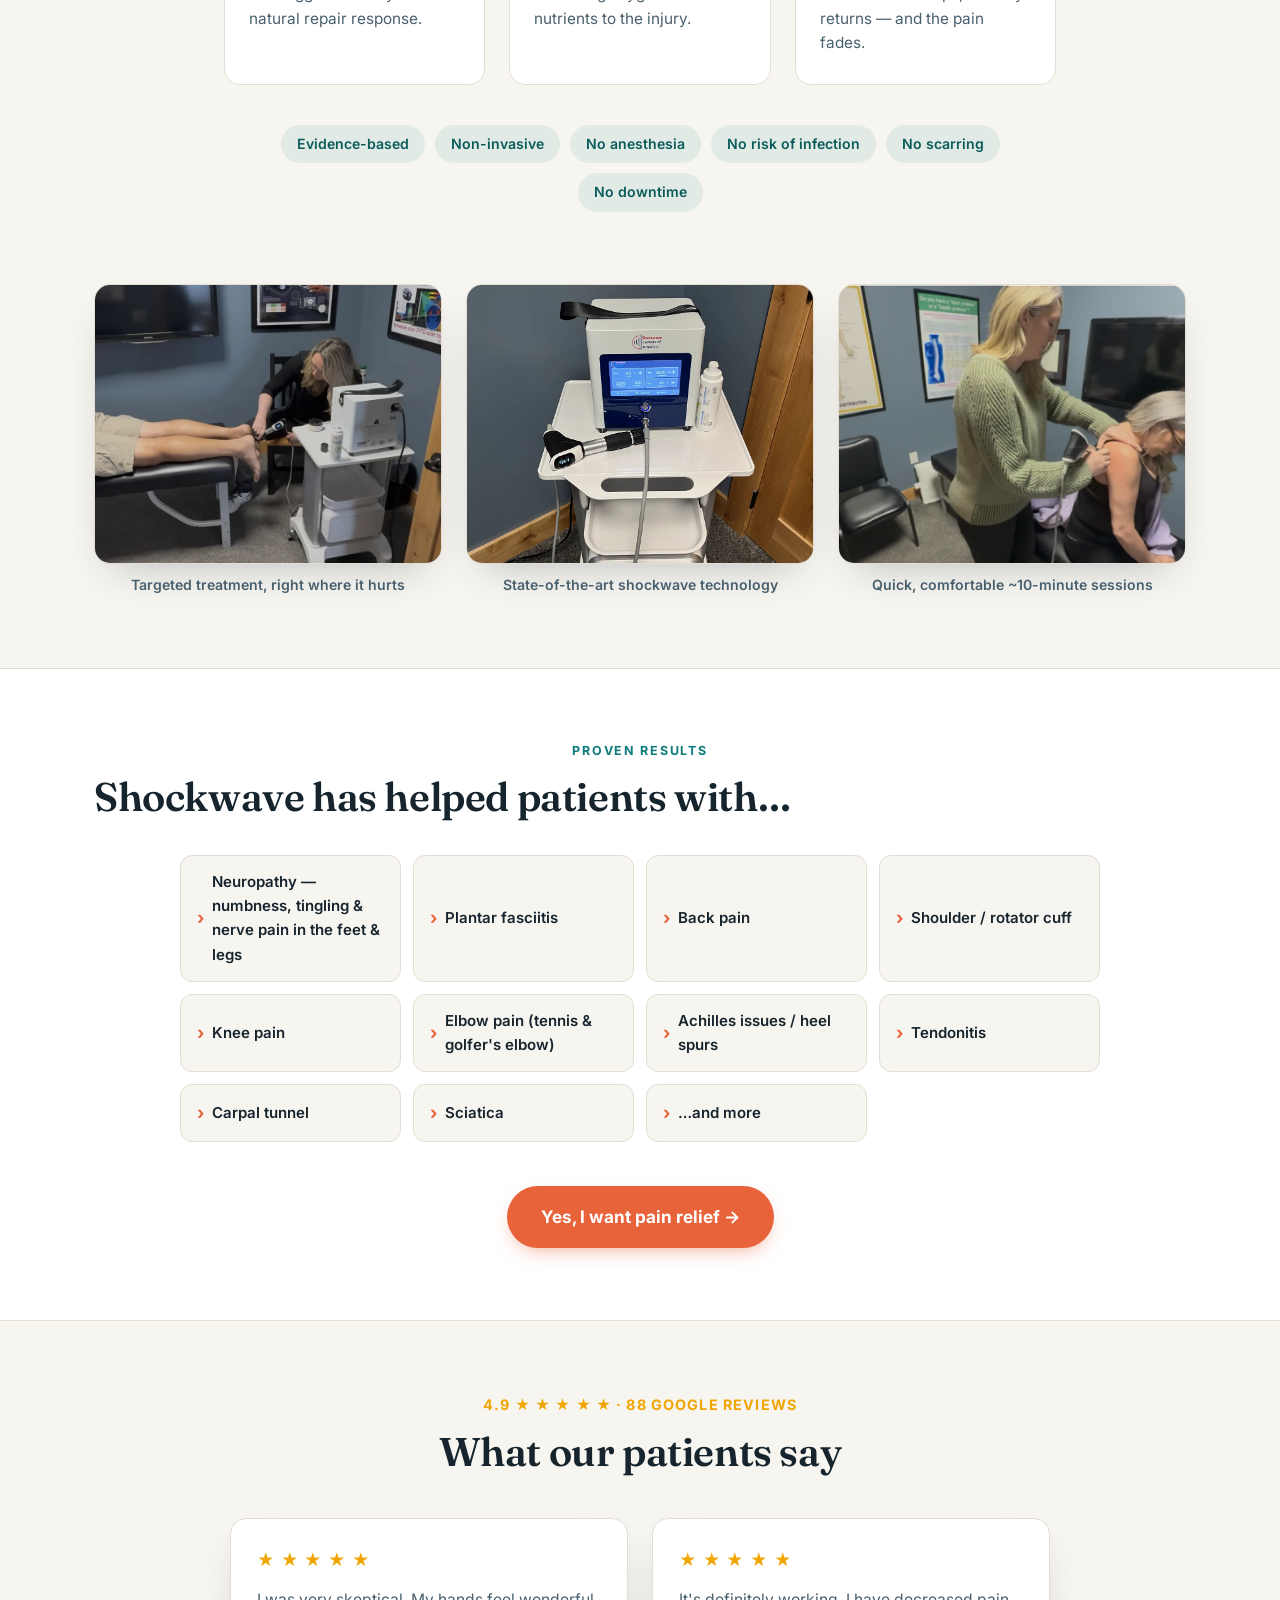
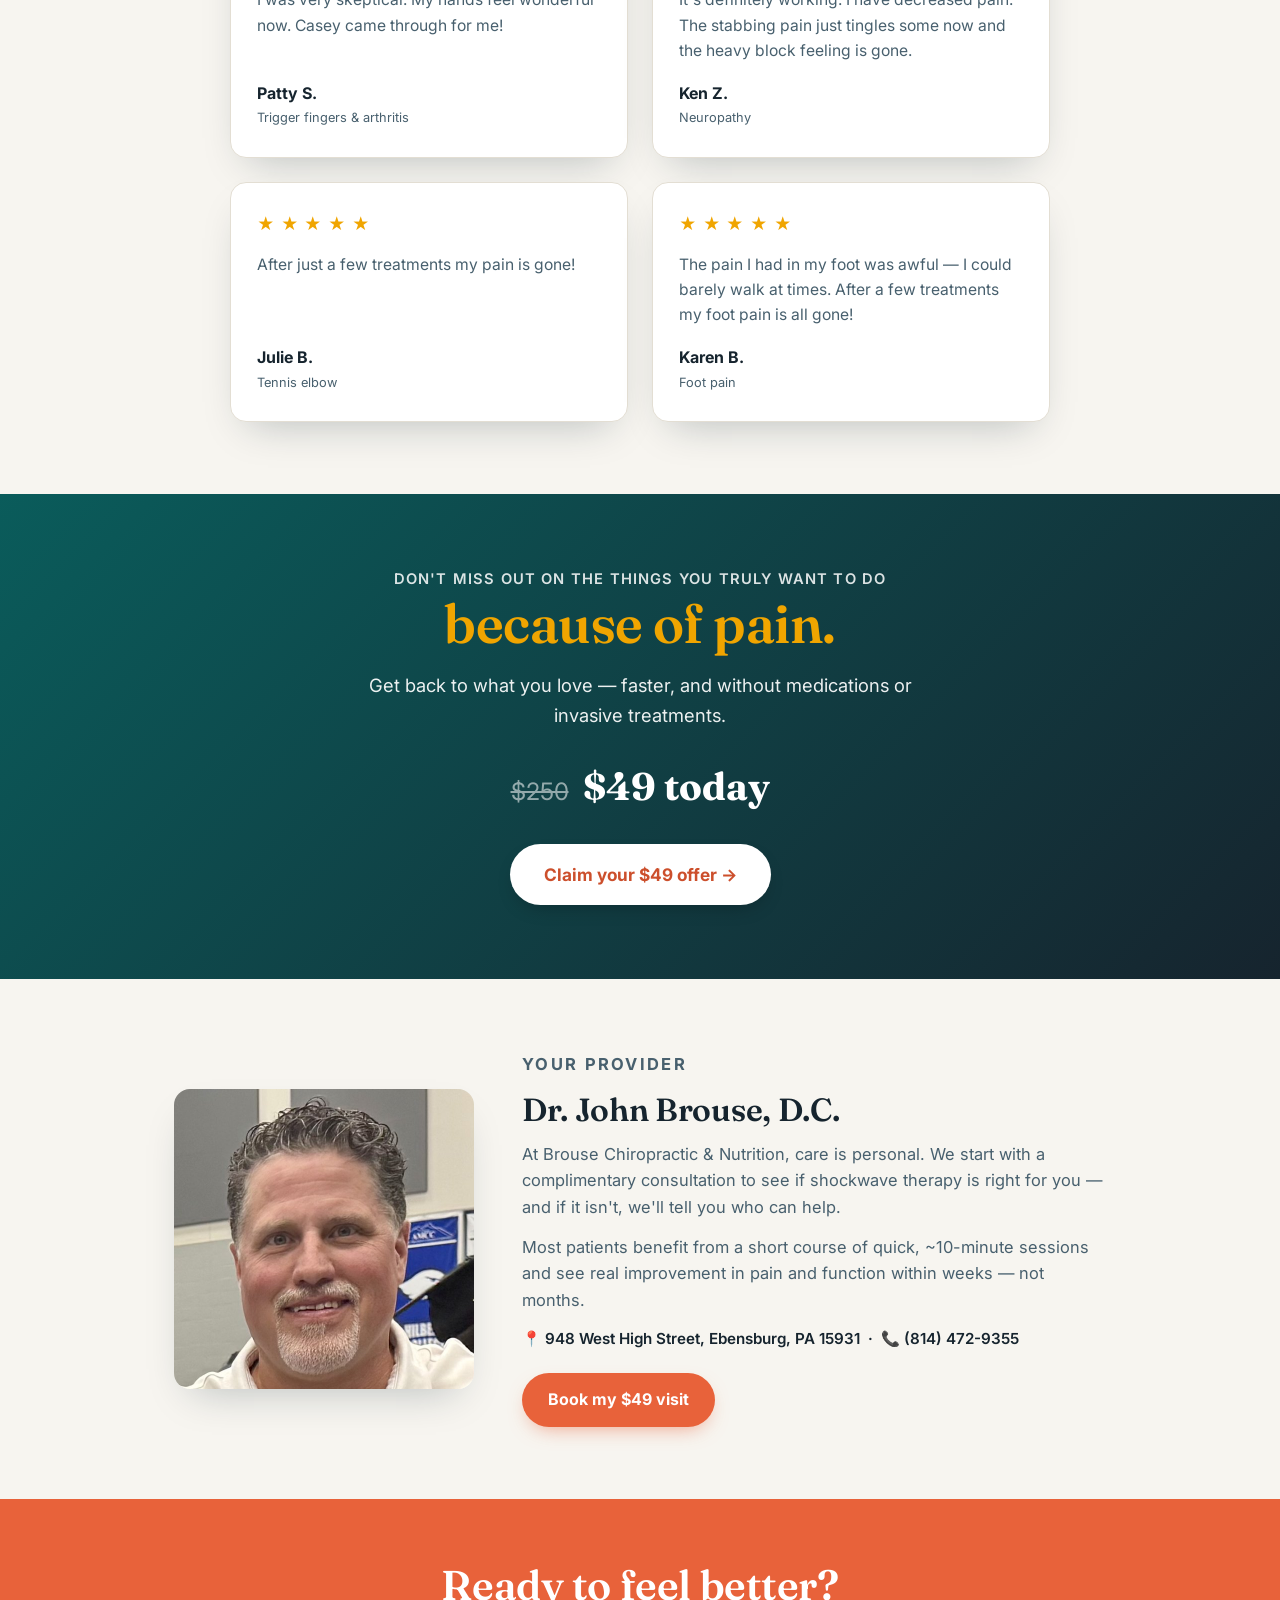
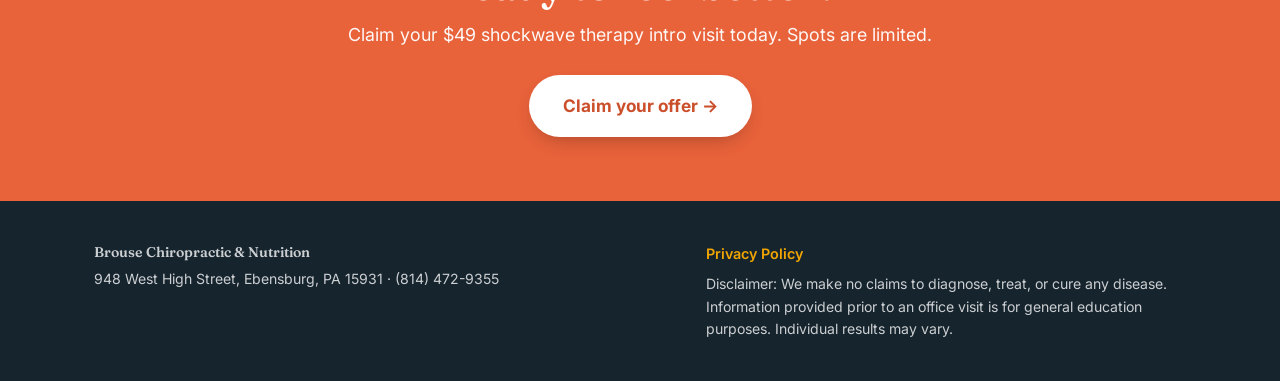
==== commit 7ecbc834: "Replace testimonials with shockwave patient reviews; balance grid to 2x2" ====
--- a/index.html
+++ b/index.html
@@ -1,260 +1,266 @@
-<!DOCTYPE html>
-<html lang="en">
-<head>
-<meta charset="UTF-8">
-<meta name="viewport" content="width=device-width, initial-scale=1.0">
-<title>Shockwave Therapy in Ebensburg — Brouse Chiropractic &amp; Nutrition | $49 Intro Offer</title>
-<meta name="description" content="Non-invasive shockwave therapy for chronic pain, plantar fasciitis, neuropathy and joint pain in Ebensburg, PA. Try it for $49 — consultation, examination and 1st treatment.">
-<meta property="og:title" content="Shockwave Therapy — $49 Intro Offer | Brouse Chiropractic &amp; Nutrition">
-<meta property="og:description" content="Rapid, drug-free pain relief. 100% patient satisfaction. Claim your $49 visit in Ebensburg, PA.">
-<link rel="preconnect" href="https://fonts.googleapis.com">
-<link rel="preconnect" href="https://fonts.gstatic.com" crossorigin>
-<link href="https://fonts.googleapis.com/css2?family=Fraunces:opsz,wght@9..144,400;9..144,500;9..144,600;9..144,700&family=Inter:wght@400;500;600;700&display=swap" rel="stylesheet">
-<link rel="stylesheet" href="styles.css">
-
-<!-- Meta Pixel Code -->
-<script>
-!function(f,b,e,v,n,t,s)
-{if(f.fbq)return;n=f.fbq=function(){n.callMethod?
-n.callMethod.apply(n,arguments):n.queue.push(arguments)};
-if(!f._fbq)f._fbq=n;n.push=n;n.loaded=!0;n.version='2.0';
-n.queue=[];t=b.createElement(e);t.async=!0;
-t.src=v;s=b.getElementsByTagName(e)[0];
-s.parentNode.insertBefore(t,s)}(window, document,'script',
-'https://connect.facebook.net/en_US/fbevents.js');
-fbq('init', '1047254641046257');
-fbq('track', 'PageView');
-</script>
-<noscript><img height="1" width="1" style="display:none"
-src="https://www.facebook.com/tr?id=1047254641046257&ev=PageView&noscript=1"
-/></noscript>
-<!-- End Meta Pixel Code -->
-</head>
-<body>
-
-<div class="topbar">
-  <span class="topbar__pulse"></span>
-  Limited intro offer — Shockwave Therapy for <strong>$49</strong> <span class="topbar__strike">($250 value)</span>
-</div>
-
-<header class="header" id="top">
-  <div class="wrap header__inner">
-    <a href="#top" class="brand">
-      <img class="brand__logo" src="images/logo.webp" alt="Brouse Chiropractic &amp; Nutrition" width="600" height="252">
-    </a>
-    <div class="header__right">
-      <a href="tel:8144729355" class="header__phone">📞 (814) 472-9355</a>
-      <a href="#offer" class="btn btn--sm">Claim $49 Offer</a>
-    </div>
-  </div>
-</header>
-
-<section class="hero">
-  <div class="wrap hero__grid">
-    <div class="hero__copy">
-      <p class="eyebrow">Shockwave Therapy &middot; Ebensburg, PA</p>
-      <h1>Rapid pain relief — <span class="hl">without surgery, shots, or pills.</span></h1>
-      <p class="lede">A non-invasive treatment that uses acoustic waves to trigger your body's own healing — improving blood flow and breaking down scar tissue so you can move freely again.</p>
-      <ul class="checklist">
-        <li>Neuropathy — numbness, tingling &amp; nerve pain in the feet &amp; legs</li>
-        <li>Chronic pain — back, sciatica &amp; joints</li>
-        <li>Soft tissue — plantar fasciitis, tendonitis, rotator cuff</li>
-        <li>Joint pain — knee, shoulder, elbow, ankle &amp; more</li>
-        <li>A real alternative to surgery and injections</li>
-      </ul>
-      <a href="#offer" class="btn btn--lg">Yes, I want pain relief →</a>
-      <p class="microtrust">No anesthesia · No downtime · 100% patient satisfaction</p>
-    </div>
-
-    <div class="offercard" id="offer">
-      <div class="offercard__head">
-        <p class="offercard__kicker">Try shockwave therapy for</p>
-        <p class="offercard__price"><span class="offercard__strike">$250</span> $49</p>
-        <p class="offercard__incl">Consultation + Examination + 1st Shockwave Treatment</p>
-      </div>
-      <iframe
-          src="https://api.leadconnectorhq.com/widget/form/rYRDd4ChCmLqDiF2nn2Q"
-          style="width:100%;height:600px;border:none;border-radius:8px"
-          id="inline-rYRDd4ChCmLqDiF2nn2Q"
-          data-layout="{'id':'INLINE'}"
-          data-trigger-type="alwaysShow"
-          data-trigger-value=""
-          data-activation-type="alwaysActivated"
-          data-activation-value=""
-          data-deactivation-type="neverDeactivate"
-          data-deactivation-value=""
-          data-form-name="Shockwave therapy"
-          data-height="555"
-          data-layout-iframe-id="inline-rYRDd4ChCmLqDiF2nn2Q"
-          data-form-id="rYRDd4ChCmLqDiF2nn2Q"
-          title="Shockwave therapy">
-      </iframe>
-    </div>
-  </div>
-</section>
-
-<section class="trustbar">
-  <div class="wrap trustbar__grid">
-    <div class="trustbar__item"><strong>4.9 ★</strong><span>88 Google reviews</span></div>
-    <div class="trustbar__item"><strong>~10 min</strong><span>Per session</span></div>
-    <div class="trustbar__item"><strong>No downtime</strong><span>Back to life same day</span></div>
-    <div class="trustbar__item"><strong>$250 → $49</strong><span>Intro offer value</span></div>
-  </div>
-</section>
-
-<section class="section">
-  <div class="wrap section__narrow">
-    <p class="eyebrow eyebrow--center">How it works</p>
-    <h2 class="section__title">Relieve pain and increase healing — naturally.</h2>
-    <p class="section__intro">Shockwave therapy sends controlled sonic pulses deep into soft tissue, kick-starting your body's repair mechanisms. New blood vessels form, circulation improves, and scar tissue and calcifications break down — so the area heals instead of just being numbed.</p>
-
-    <div class="steps">
-      <div class="step">
-        <span class="step__num">01</span>
-        <h3>Stimulate</h3>
-        <p>Targeted acoustic waves activate connective tissue and trigger the body's natural repair response.</p>
-      </div>
-      <div class="step">
-        <span class="step__num">02</span>
-        <h3>Circulate</h3>
-        <p>New blood vessels form and circulation improves, delivering oxygen and nutrients to the injury.</p>
-      </div>
-      <div class="step">
-        <span class="step__num">03</span>
-        <h3>Heal</h3>
-        <p>Scar tissue and calcifications break down, inflammation drops, mobility returns — and the pain fades.</p>
-      </div>
-    </div>
-
-    <ul class="benefits">
-      <li>Evidence-based</li>
-      <li>Non-invasive</li>
-      <li>No anesthesia</li>
-      <li>No risk of infection</li>
-      <li>No scarring</li>
-      <li>No downtime</li>
-    </ul>
-  </div>
-</section>
-
-<section class="gallery" aria-label="Shockwave therapy in action">
-  <div class="wrap gallery__grid">
-    <figure class="gallery__item">
-      <img src="images/shockwave-image-2.webp" alt="Shockwave therapy session at Brouse Chiropractic" loading="lazy">
-      <figcaption>Targeted treatment, right where it hurts</figcaption>
-    </figure>
-    <figure class="gallery__item">
-      <img src="images/shockwave-machine-1.webp" alt="State-of-the-art shockwave therapy machine" loading="lazy">
-      <figcaption>State-of-the-art shockwave technology</figcaption>
-    </figure>
-    <figure class="gallery__item">
-      <img src="images/shockwave-treatment-3.webp" alt="Patient receiving shockwave therapy treatment" loading="lazy">
-      <figcaption>Quick, comfortable ~10-minute sessions</figcaption>
-    </figure>
-  </div>
-</section>
-
-<section class="section section--alt">
-  <div class="wrap">
-    <p class="eyebrow eyebrow--center">Proven results</p>
-    <h2 class="section__title">Shockwave has helped patients with…</h2>
-    <ul class="conditions">
-      <li>Neuropathy — numbness, tingling &amp; nerve pain in the feet &amp; legs</li>
-      <li>Plantar fasciitis</li>
-      <li>Back pain</li>
-      <li>Shoulder / rotator cuff</li>
-      <li>Knee pain</li>
-      <li>Elbow pain (tennis &amp; golfer's elbow)</li>
-      <li>Achilles issues / heel spurs</li>
-      <li>Tendonitis</li>
-      <li>Carpal tunnel</li>
-      <li>Sciatica</li>
-      <li>…and more</li>
-    </ul>
-    <div class="section__cta">
-      <a href="#offer" class="btn btn--lg">Yes, I want pain relief →</a>
-    </div>
-  </div>
-</section>
-
-<section class="section reviews">
-  <div class="wrap">
-    <p class="eyebrow eyebrow--center reviews__eyebrow">4.9 ★ ★ ★ ★ ★ &middot; 88 Google reviews</p>
-    <h2 class="section__title reviews__title">What our patients say</h2>
-    <div class="reviews__grid">
-      <article class="reviewcard">
-        <div class="reviewcard__stars" aria-label="5 out of 5 stars">★ ★ ★ ★ ★</div>
-        <p class="reviewcard__text">I've come to Brouse Chiropractic for several years now and it's always a great visit. They truly care about your situation and Dr. Brouse has always come through for me. No matter what pain I come in with, the good doctor will help heal it!</p>
-        <p class="reviewcard__name">Kathy Deskevich</p>
-        <p class="reviewcard__source">Google review</p>
-      </article>
-      <article class="reviewcard">
-        <div class="reviewcard__stars" aria-label="5 out of 5 stars">★ ★ ★ ★ ★</div>
-        <p class="reviewcard__text">I highly recommend Brouse Chiropractic &amp; Nutrition for anyone looking for a chiropractor. Not only are they very knowledgeable but they are good, kind people.</p>
-        <p class="reviewcard__name">Diane Poborsky</p>
-        <p class="reviewcard__source">Google review</p>
-      </article>
-      <article class="reviewcard">
-        <div class="reviewcard__stars" aria-label="5 out of 5 stars">★ ★ ★ ★ ★</div>
-        <p class="reviewcard__text">Best chiropractor around — I can move so much better since coming here! I highly recommend Brouse Chiropractic!</p>
-        <p class="reviewcard__name">Patty Derosa</p>
-        <p class="reviewcard__source">Google review</p>
-      </article>
-    </div>
-  </div>
-</section>
-
-<section class="band">
-  <div class="wrap band__inner">
-    <p class="band__small">Don't miss out on the things you truly want to do</p>
-    <h2 class="band__big">because of pain.</h2>
-    <p class="band__sub">Get back to what you love — faster, and without medications or invasive treatments.</p>
-    <div class="band__price">
-      <span class="band__was">$250</span>
-      <span class="band__now">$49 today</span>
-    </div>
-    <a href="#offer" class="btn btn--lg btn--light">Claim your $49 offer →</a>
-  </div>
-</section>
-
-<section class="section">
-  <div class="wrap doctor">
-    <div class="doctor__photo">
-      <img src="images/doctor.jpg" alt="Dr. John Brouse, D.C. — Brouse Chiropractic &amp; Nutrition" loading="lazy">
-    </div>
-    <div class="doctor__copy">
-      <p class="eyebrow">Your provider</p>
-      <h2>Dr. John Brouse, D.C.</h2>
-      <p>At Brouse Chiropractic &amp; Nutrition, care is personal. We start with a complimentary consultation to see if shockwave therapy is right for you — and if it isn't, we'll tell you who can help.</p>
-      <p>Most patients benefit from a short course of quick, ~10-minute sessions and see real improvement in pain and function within weeks — not months.</p>
-      <p class="doctor__loc">📍 948 West High Street, Ebensburg, PA 15931 &nbsp;·&nbsp; 📞 (814) 472-9355</p>
-      <a href="#offer" class="btn">Book my $49 visit</a>
-    </div>
-  </div>
-</section>
-
-<section class="finalcta">
-  <div class="wrap finalcta__inner">
-    <h2>Ready to feel better?</h2>
-    <p>Claim your $49 shockwave therapy intro visit today. Spots are limited.</p>
-    <a href="#offer" class="btn btn--lg btn--light">Claim your offer →</a>
-  </div>
-</section>
-
-<footer class="footer">
-  <div class="wrap footer__inner">
-    <div>
-      <p class="footer__brand">Brouse Chiropractic &amp; Nutrition</p>
-      <p>948 West High Street, Ebensburg, PA 15931 · (814) 472-9355</p>
-    </div>
-    <div class="footer__meta">
-      <a href="https://www.socialadjustment.marketing/privacy-policy">Privacy Policy</a>
-      <p>Disclaimer: We make no claims to diagnose, treat, or cure any disease. Information provided prior to an office visit is for general education purposes. Individual results may vary.</p>
-    </div>
-  </div>
-</footer>
-
-<script src="main.js"></script>
-<script src="https://link.msgsndr.com/js/form_embed.js"></script>
-</body>
-</html>
+<!DOCTYPE html>
+<html lang="en">
+<head>
+<meta charset="UTF-8">
+<meta name="viewport" content="width=device-width, initial-scale=1.0">
+<title>Shockwave Therapy in Ebensburg — Brouse Chiropractic &amp; Nutrition | $49 Intro Offer</title>
+<meta name="description" content="Non-invasive shockwave therapy for chronic pain, plantar fasciitis, neuropathy and joint pain in Ebensburg, PA. Try it for $49 — consultation, examination and 1st treatment.">
+<meta property="og:title" content="Shockwave Therapy — $49 Intro Offer | Brouse Chiropractic &amp; Nutrition">
+<meta property="og:description" content="Rapid, drug-free pain relief. 100% patient satisfaction. Claim your $49 visit in Ebensburg, PA.">
+<link rel="preconnect" href="https://fonts.googleapis.com">
+<link rel="preconnect" href="https://fonts.gstatic.com" crossorigin>
+<link href="https://fonts.googleapis.com/css2?family=Fraunces:opsz,wght@9..144,400;9..144,500;9..144,600;9..144,700&family=Inter:wght@400;500;600;700&display=swap" rel="stylesheet">
+<link rel="stylesheet" href="styles.css">
+
+<!-- Meta Pixel Code -->
+<script>
+!function(f,b,e,v,n,t,s)
+{if(f.fbq)return;n=f.fbq=function(){n.callMethod?
+n.callMethod.apply(n,arguments):n.queue.push(arguments)};
+if(!f._fbq)f._fbq=n;n.push=n;n.loaded=!0;n.version='2.0';
+n.queue=[];t=b.createElement(e);t.async=!0;
+t.src=v;s=b.getElementsByTagName(e)[0];
+s.parentNode.insertBefore(t,s)}(window, document,'script',
+'https://connect.facebook.net/en_US/fbevents.js');
+fbq('init', '1047254641046257');
+fbq('track', 'PageView');
+</script>
+<noscript><img height="1" width="1" style="display:none"
+src="https://www.facebook.com/tr?id=1047254641046257&ev=PageView&noscript=1"
+/></noscript>
+<!-- End Meta Pixel Code -->
+</head>
+<body>
+
+<div class="topbar">
+  <span class="topbar__pulse"></span>
+  Limited intro offer — Shockwave Therapy for <strong>$49</strong> <span class="topbar__strike">($250 value)</span>
+</div>
+
+<header class="header" id="top">
+  <div class="wrap header__inner">
+    <a href="#top" class="brand">
+      <img class="brand__logo" src="images/logo.webp" alt="Brouse Chiropractic &amp; Nutrition" width="600" height="252">
+    </a>
+    <div class="header__right">
+      <a href="tel:8144729355" class="header__phone">📞 (814) 472-9355</a>
+      <a href="#offer" class="btn btn--sm">Claim $49 Offer</a>
+    </div>
+  </div>
+</header>
+
+<section class="hero">
+  <div class="wrap hero__grid">
+    <div class="hero__copy">
+      <p class="eyebrow">Shockwave Therapy &middot; Ebensburg, PA</p>
+      <h1>Rapid pain relief — <span class="hl">without surgery, shots, or pills.</span></h1>
+      <p class="lede">A non-invasive treatment that uses acoustic waves to trigger your body's own healing — improving blood flow and breaking down scar tissue so you can move freely again.</p>
+      <ul class="checklist">
+        <li>Neuropathy — numbness, tingling &amp; nerve pain in the feet &amp; legs</li>
+        <li>Chronic pain — back, sciatica &amp; joints</li>
+        <li>Soft tissue — plantar fasciitis, tendonitis, rotator cuff</li>
+        <li>Joint pain — knee, shoulder, elbow, ankle &amp; more</li>
+        <li>A real alternative to surgery and injections</li>
+      </ul>
+      <a href="#offer" class="btn btn--lg">Yes, I want pain relief →</a>
+      <p class="microtrust">No anesthesia · No downtime · 100% patient satisfaction</p>
+    </div>
+
+    <div class="offercard" id="offer">
+      <div class="offercard__head">
+        <p class="offercard__kicker">Try shockwave therapy for</p>
+        <p class="offercard__price"><span class="offercard__strike">$250</span> $49</p>
+        <p class="offercard__incl">Consultation + Examination + 1st Shockwave Treatment</p>
+      </div>
+      <iframe
+          src="https://api.leadconnectorhq.com/widget/form/rYRDd4ChCmLqDiF2nn2Q"
+          style="width:100%;height:600px;border:none;border-radius:8px"
+          id="inline-rYRDd4ChCmLqDiF2nn2Q"
+          data-layout="{'id':'INLINE'}"
+          data-trigger-type="alwaysShow"
+          data-trigger-value=""
+          data-activation-type="alwaysActivated"
+          data-activation-value=""
+          data-deactivation-type="neverDeactivate"
+          data-deactivation-value=""
+          data-form-name="Shockwave therapy"
+          data-height="555"
+          data-layout-iframe-id="inline-rYRDd4ChCmLqDiF2nn2Q"
+          data-form-id="rYRDd4ChCmLqDiF2nn2Q"
+          title="Shockwave therapy">
+      </iframe>
+    </div>
+  </div>
+</section>
+
+<section class="trustbar">
+  <div class="wrap trustbar__grid">
+    <div class="trustbar__item"><strong>4.9 ★</strong><span>88 Google reviews</span></div>
+    <div class="trustbar__item"><strong>~10 min</strong><span>Per session</span></div>
+    <div class="trustbar__item"><strong>No downtime</strong><span>Back to life same day</span></div>
+    <div class="trustbar__item"><strong>$250 → $49</strong><span>Intro offer value</span></div>
+  </div>
+</section>
+
+<section class="section">
+  <div class="wrap section__narrow">
+    <p class="eyebrow eyebrow--center">How it works</p>
+    <h2 class="section__title">Relieve pain and increase healing — naturally.</h2>
+    <p class="section__intro">Shockwave therapy sends controlled sonic pulses deep into soft tissue, kick-starting your body's repair mechanisms. New blood vessels form, circulation improves, and scar tissue and calcifications break down — so the area heals instead of just being numbed.</p>
+
+    <div class="steps">
+      <div class="step">
+        <span class="step__num">01</span>
+        <h3>Stimulate</h3>
+        <p>Targeted acoustic waves activate connective tissue and trigger the body's natural repair response.</p>
+      </div>
+      <div class="step">
+        <span class="step__num">02</span>
+        <h3>Circulate</h3>
+        <p>New blood vessels form and circulation improves, delivering oxygen and nutrients to the injury.</p>
+      </div>
+      <div class="step">
+        <span class="step__num">03</span>
+        <h3>Heal</h3>
+        <p>Scar tissue and calcifications break down, inflammation drops, mobility returns — and the pain fades.</p>
+      </div>
+    </div>
+
+    <ul class="benefits">
+      <li>Evidence-based</li>
+      <li>Non-invasive</li>
+      <li>No anesthesia</li>
+      <li>No risk of infection</li>
+      <li>No scarring</li>
+      <li>No downtime</li>
+    </ul>
+  </div>
+</section>
+
+<section class="gallery" aria-label="Shockwave therapy in action">
+  <div class="wrap gallery__grid">
+    <figure class="gallery__item">
+      <img src="images/shockwave-image-2.webp" alt="Shockwave therapy session at Brouse Chiropractic" loading="lazy">
+      <figcaption>Targeted treatment, right where it hurts</figcaption>
+    </figure>
+    <figure class="gallery__item">
+      <img src="images/shockwave-machine-1.webp" alt="State-of-the-art shockwave therapy machine" loading="lazy">
+      <figcaption>State-of-the-art shockwave technology</figcaption>
+    </figure>
+    <figure class="gallery__item">
+      <img src="images/shockwave-treatment-3.webp" alt="Patient receiving shockwave therapy treatment" loading="lazy">
+      <figcaption>Quick, comfortable ~10-minute sessions</figcaption>
+    </figure>
+  </div>
+</section>
+
+<section class="section section--alt">
+  <div class="wrap">
+    <p class="eyebrow eyebrow--center">Proven results</p>
+    <h2 class="section__title">Shockwave has helped patients with…</h2>
+    <ul class="conditions">
+      <li>Neuropathy — numbness, tingling &amp; nerve pain in the feet &amp; legs</li>
+      <li>Plantar fasciitis</li>
+      <li>Back pain</li>
+      <li>Shoulder / rotator cuff</li>
+      <li>Knee pain</li>
+      <li>Elbow pain (tennis &amp; golfer's elbow)</li>
+      <li>Achilles issues / heel spurs</li>
+      <li>Tendonitis</li>
+      <li>Carpal tunnel</li>
+      <li>Sciatica</li>
+      <li>…and more</li>
+    </ul>
+    <div class="section__cta">
+      <a href="#offer" class="btn btn--lg">Yes, I want pain relief →</a>
+    </div>
+  </div>
+</section>
+
+<section class="section reviews">
+  <div class="wrap">
+    <p class="eyebrow eyebrow--center reviews__eyebrow">4.9 ★ ★ ★ ★ ★ &middot; 88 Google reviews</p>
+    <h2 class="section__title reviews__title">What our patients say</h2>
+    <div class="reviews__grid">
+      <article class="reviewcard">
+        <div class="reviewcard__stars" aria-label="5 out of 5 stars">★ ★ ★ ★ ★</div>
+        <p class="reviewcard__text">I was very skeptical. My hands feel wonderful now. Casey came through for me!</p>
+        <p class="reviewcard__name">Patty S.</p>
+        <p class="reviewcard__source">Trigger fingers &amp; arthritis</p>
+      </article>
+      <article class="reviewcard">
+        <div class="reviewcard__stars" aria-label="5 out of 5 stars">★ ★ ★ ★ ★</div>
+        <p class="reviewcard__text">It's definitely working. I have decreased pain. The stabbing pain just tingles some now and the heavy block feeling is gone.</p>
+        <p class="reviewcard__name">Ken Z.</p>
+        <p class="reviewcard__source">Neuropathy</p>
+      </article>
+      <article class="reviewcard">
+        <div class="reviewcard__stars" aria-label="5 out of 5 stars">★ ★ ★ ★ ★</div>
+        <p class="reviewcard__text">After just a few treatments my pain is gone!</p>
+        <p class="reviewcard__name">Julie B.</p>
+        <p class="reviewcard__source">Tennis elbow</p>
+      </article>
+      <article class="reviewcard">
+        <div class="reviewcard__stars" aria-label="5 out of 5 stars">★ ★ ★ ★ ★</div>
+        <p class="reviewcard__text">The pain I had in my foot was awful — I could barely walk at times. After a few treatments my foot pain is all gone!</p>
+        <p class="reviewcard__name">Karen B.</p>
+        <p class="reviewcard__source">Foot pain</p>
+      </article>
+    </div>
+  </div>
+</section>
+
+<section class="band">
+  <div class="wrap band__inner">
+    <p class="band__small">Don't miss out on the things you truly want to do</p>
+    <h2 class="band__big">because of pain.</h2>
+    <p class="band__sub">Get back to what you love — faster, and without medications or invasive treatments.</p>
+    <div class="band__price">
+      <span class="band__was">$250</span>
+      <span class="band__now">$49 today</span>
+    </div>
+    <a href="#offer" class="btn btn--lg btn--light">Claim your $49 offer →</a>
+  </div>
+</section>
+
+<section class="section">
+  <div class="wrap doctor">
+    <div class="doctor__photo">
+      <img src="images/doctor.jpg" alt="Dr. John Brouse, D.C. — Brouse Chiropractic &amp; Nutrition" loading="lazy">
+    </div>
+    <div class="doctor__copy">
+      <p class="eyebrow">Your provider</p>
+      <h2>Dr. John Brouse, D.C.</h2>
+      <p>At Brouse Chiropractic &amp; Nutrition, care is personal. We start with a complimentary consultation to see if shockwave therapy is right for you — and if it isn't, we'll tell you who can help.</p>
+      <p>Most patients benefit from a short course of quick, ~10-minute sessions and see real improvement in pain and function within weeks — not months.</p>
+      <p class="doctor__loc">📍 948 West High Street, Ebensburg, PA 15931 &nbsp;·&nbsp; 📞 (814) 472-9355</p>
+      <a href="#offer" class="btn">Book my $49 visit</a>
+    </div>
+  </div>
+</section>
+
+<section class="finalcta">
+  <div class="wrap finalcta__inner">
+    <h2>Ready to feel better?</h2>
+    <p>Claim your $49 shockwave therapy intro visit today. Spots are limited.</p>
+    <a href="#offer" class="btn btn--lg btn--light">Claim your offer →</a>
+  </div>
+</section>
+
+<footer class="footer">
+  <div class="wrap footer__inner">
+    <div>
+      <p class="footer__brand">Brouse Chiropractic &amp; Nutrition</p>
+      <p>948 West High Street, Ebensburg, PA 15931 · (814) 472-9355</p>
+    </div>
+    <div class="footer__meta">
+      <a href="https://www.socialadjustment.marketing/privacy-policy">Privacy Policy</a>
+      <p>Disclaimer: We make no claims to diagnose, treat, or cure any disease. Information provided prior to an office visit is for general education purposes. Individual results may vary.</p>
+    </div>
+  </div>
+</footer>
+
+<script src="main.js"></script>
+<script src="https://link.msgsndr.com/js/form_embed.js"></script>
+</body>
+</html>
--- a/styles.css
+++ b/styles.css
@@ -1,223 +1,223 @@
-/* ===== Brouse Chiropractic & Nutrition — Shockwave Landing ===== */
-:root{
-  --ink:#16242e;          /* deep slate */
-  --ink-soft:#48606e;
-  --paper:#f7f5f0;        /* warm off-white */
-  --card:#ffffff;
-  --teal:#0e7c7b;         /* primary accent — clinical, calm */
-  --teal-dk:#0a5c5b;
-  --coral:#e8623a;        /* CTA / urgency accent */
-  --coral-dk:#cc4f2c;
-  --line:#e3ded3;
-  --gold:#f0a500;
-  --radius:16px;
-  --shadow:0 18px 40px -18px rgba(16,36,46,.28);
-  --maxw:1140px;
-}
-*{box-sizing:border-box;margin:0;padding:0}
-html{scroll-behavior:smooth}
-body{
-  font-family:'Inter',system-ui,sans-serif;
-  color:var(--ink);background:var(--paper);
-  line-height:1.6;-webkit-font-smoothing:antialiased;
-}
-.wrap{max-width:var(--maxw);margin:0 auto;padding:0 24px}
-h1,h2,h3{font-family:'Fraunces',Georgia,serif;line-height:1.1;font-weight:600;letter-spacing:-.01em}
-img{max-width:100%;display:block}
-
-/* ---- buttons ---- */
-.btn{
-  display:inline-block;background:var(--coral);color:#fff;
-  font-weight:700;font-size:1rem;text-decoration:none;
-  padding:14px 26px;border-radius:999px;border:none;cursor:pointer;
-  transition:transform .15s ease,background .15s ease,box-shadow .15s ease;
-  box-shadow:0 8px 20px -8px rgba(232,98,58,.6);
-}
-.btn:hover{background:var(--coral-dk);transform:translateY(-2px)}
-.btn:active{transform:translateY(0)}
-.btn--sm{padding:10px 18px;font-size:.9rem}
-.btn--lg{padding:17px 34px;font-size:1.08rem}
-.btn--block,.btn--block{width:100%;text-align:center;font-size:1.1rem;padding:16px}
-.btn--light{background:#fff;color:var(--coral-dk);box-shadow:0 8px 20px -8px rgba(0,0,0,.3)}
-.btn--light:hover{background:#fff;color:var(--coral)}
-
-/* ---- topbar ---- */
-.topbar{
-  background:var(--ink);color:#fff;text-align:center;
-  font-size:.9rem;padding:9px 16px;letter-spacing:.01em;
-}
-.topbar strong{color:var(--gold)}
-.topbar__strike{opacity:.6;text-decoration:line-through;font-size:.82rem}
-.topbar__pulse{
-  display:inline-block;width:8px;height:8px;border-radius:50%;
-  background:var(--gold);margin-right:8px;vertical-align:middle;
-  animation:pulse 1.6s infinite;
-}
-@keyframes pulse{0%{box-shadow:0 0 0 0 rgba(240,165,0,.6)}70%{box-shadow:0 0 0 8px rgba(240,165,0,0)}100%{box-shadow:0 0 0 0 rgba(240,165,0,0)}}
-
-/* ---- header ---- */
-.header{position:sticky;top:0;z-index:50;background:rgba(247,245,240,.92);backdrop-filter:blur(8px);border-bottom:1px solid var(--line)}
-.header__inner{display:flex;align-items:center;justify-content:space-between;padding-top:14px;padding-bottom:14px}
-.brand{display:flex;align-items:center;gap:11px;text-decoration:none;color:var(--ink)}
-.brand__logo{height:42px;width:auto;display:block}
-.brand__mark{
-  width:38px;height:38px;border-radius:11px;background:var(--teal);
-  color:#fff;font-family:'Fraunces',serif;font-weight:700;font-size:1.25rem;
-  display:grid;place-items:center;
-}
-.brand__text{font-weight:700;font-size:1.02rem;line-height:1.15}
-.brand__text em{font-style:normal;font-weight:400;color:var(--ink-soft);display:block;font-size:.82rem}
-.header__right{display:flex;align-items:center;gap:18px}
-.header__phone{color:var(--ink);text-decoration:none;font-weight:600;font-size:.95rem}
-.header__phone:hover{color:var(--teal)}
-
-/* ---- eyebrow ---- */
-.eyebrow{text-transform:uppercase;letter-spacing:.14em;font-size:.78rem;font-weight:700;color:var(--teal);margin-bottom:14px}
-.eyebrow--center{text-align:center}
-
-/* ---- hero ---- */
-.hero{padding:56px 0 64px;background:
-  radial-gradient(1100px 480px at 78% -8%,rgba(14,124,123,.10),transparent 60%),
-  var(--paper);}
-.hero__grid{display:grid;grid-template-columns:1.05fr .95fr;gap:52px;align-items:start}
-.hero__copy h1{font-size:clamp(2.2rem,4.4vw,3.5rem);margin-bottom:20px}
-.hl{color:var(--teal-dk)}
-.lede{font-size:1.16rem;color:var(--ink-soft);margin-bottom:24px;max-width:33em}
-.checklist{list-style:none;margin:0 0 30px;display:grid;gap:11px}
-.checklist li{position:relative;padding-left:32px;font-weight:500;color:var(--ink)}
-.checklist li::before{
-  content:"✓";position:absolute;left:0;top:1px;
-  width:22px;height:22px;border-radius:50%;background:rgba(14,124,123,.14);
-  color:var(--teal-dk);font-weight:700;font-size:.8rem;display:grid;place-items:center;
-}
-.microtrust{margin-top:14px;font-size:.86rem;color:var(--ink-soft)}
-
-/* ---- offer card ---- */
-.offercard{background:var(--card);border-radius:var(--radius);box-shadow:var(--shadow);border:1px solid var(--line);overflow:hidden;position:sticky;top:90px}
-.offercard__head{background:linear-gradient(135deg,var(--teal),var(--teal-dk));color:#fff;padding:22px 26px 20px;text-align:center}
-.offercard__kicker{text-transform:uppercase;letter-spacing:.1em;font-size:.74rem;opacity:.9;font-weight:600}
-.offercard__price{font-family:'Fraunces',serif;font-size:2.6rem;font-weight:700;line-height:1.05;margin:4px 0}
-.offercard__strike{font-size:1.4rem;opacity:.55;text-decoration:line-through;margin-right:8px;font-weight:400}
-.offercard__incl{font-size:.86rem;opacity:.95;line-height:1.4}
-.form{padding:22px 26px 26px}
-.field{margin-bottom:14px}
-.field label,.consent span{font-size:.86rem;font-weight:600;color:var(--ink)}
-.field label{display:block;margin-bottom:6px}
-.field input,.field select{
-  width:100%;padding:12px 14px;border:1.5px solid var(--line);border-radius:10px;
-  font-size:1rem;font-family:inherit;color:var(--ink);background:#fff;transition:border-color .15s;
-}
-.field input:focus,.field select:focus{outline:none;border-color:var(--teal)}
-.field input.invalid,.field select.invalid{border-color:var(--coral)}
-.consent{display:flex;gap:10px;align-items:flex-start;margin:6px 0 4px;cursor:pointer}
-.consent input{margin-top:4px;flex-shrink:0;width:17px;height:17px;accent-color:var(--teal)}
-.consent span{font-weight:400;font-size:.78rem;color:var(--ink-soft);line-height:1.45}
-.err{display:block;color:var(--coral-dk);font-size:.76rem;margin-top:4px;min-height:0}
-.form .btn--block{margin-top:14px}
-.form__fine{text-align:center;font-size:.76rem;color:var(--ink-soft);margin-top:12px}
-.form__success{padding:46px 30px;text-align:center}
-.form__check{width:62px;height:62px;border-radius:50%;background:var(--teal);color:#fff;font-size:2rem;display:grid;place-items:center;margin:0 auto 18px}
-.form__success h3{font-size:1.5rem;margin-bottom:8px}
-.form__success p{color:var(--ink-soft)}
-
-/* ---- trustbar ---- */
-.trustbar{background:var(--ink);color:#fff}
-.trustbar__grid{display:grid;grid-template-columns:repeat(4,1fr);gap:18px;padding:26px 24px;text-align:center}
-.trustbar__item strong{display:block;font-family:'Fraunces',serif;font-size:1.7rem;color:var(--gold);line-height:1}
-.trustbar__item span{font-size:.82rem;opacity:.82;margin-top:4px;display:block}
-
-/* ---- sections ---- */
-.section{padding:72px 0}
-.section--alt{background:#fff;border-top:1px solid var(--line);border-bottom:1px solid var(--line)}
-.section__narrow{max-width:880px;margin:0 auto;text-align:center}
-.section__title{font-size:clamp(1.8rem,3.2vw,2.5rem);margin-bottom:16px}
-.section__intro{font-size:1.1rem;color:var(--ink-soft);max-width:42em;margin:0 auto 44px}
-
-/* steps */
-.steps{display:grid;grid-template-columns:repeat(3,1fr);gap:24px;text-align:left;margin-bottom:40px}
-.step{background:var(--card);border:1px solid var(--line);border-radius:var(--radius);padding:28px 24px;position:relative}
-.step__num{font-family:'Fraunces',serif;font-size:1.05rem;font-weight:700;color:#fff;background:var(--teal);width:40px;height:40px;border-radius:11px;display:grid;place-items:center;margin-bottom:16px}
-.step h3{font-size:1.3rem;margin-bottom:8px}
-.step p{color:var(--ink-soft);font-size:.96rem}
-
-/* benefits inline */
-.benefits{list-style:none;display:flex;flex-wrap:wrap;gap:10px;justify-content:center}
-.benefits li{background:rgba(14,124,123,.09);color:var(--teal-dk);font-weight:600;font-size:.88rem;padding:8px 16px;border-radius:999px}
-
-/* gallery */
-.gallery{padding:0 0 72px}
-.gallery__grid{display:grid;grid-template-columns:repeat(3,1fr);gap:24px}
-.gallery__item img{width:100%;height:280px;object-fit:cover;border-radius:var(--radius);box-shadow:var(--shadow);border:1px solid var(--line);background:#fff}
-.gallery__item figcaption{text-align:center;font-size:.88rem;color:var(--ink-soft);font-weight:600;margin-top:10px}
-
-/* conditions */
-.conditions{list-style:none;display:grid;grid-template-columns:repeat(4,1fr);gap:12px;max-width:920px;margin:36px auto 0}
-.conditions li{background:var(--paper);border:1px solid var(--line);border-radius:12px;padding:14px 16px;font-weight:600;font-size:.94rem;display:flex;align-items:center;gap:8px}
-.conditions li::before{content:"›";color:var(--coral);font-weight:700;font-size:1.1rem}
-.section__cta{text-align:center;margin-top:44px}
-
-/* ---- reviews ---- */
-.reviews{text-align:center}
-.reviews__eyebrow{color:var(--gold);letter-spacing:.08em;font-size:.9rem}
-.reviews__title{margin-bottom:44px}
-.reviews__grid{display:grid;grid-template-columns:repeat(3,1fr);gap:24px;text-align:left}
-.reviewcard{background:var(--card);border:1px solid var(--line);border-radius:var(--radius);box-shadow:var(--shadow);padding:28px 26px;display:flex;flex-direction:column}
-.reviewcard__stars{color:var(--gold);font-size:1.05rem;letter-spacing:.05em;margin-bottom:14px}
-.reviewcard__text{color:var(--ink-soft);font-size:.98rem;line-height:1.6;margin-bottom:18px;flex:1}
-.reviewcard__name{font-weight:700;color:var(--ink);font-size:1rem}
-.reviewcard__source{font-size:.8rem;color:var(--ink-soft);margin-top:2px}
-
-/* ---- emotional band ---- */
-.band{background:linear-gradient(135deg,var(--teal-dk),var(--ink));color:#fff;padding:74px 0;text-align:center}
-.band__inner{max-width:760px;margin:0 auto}
-.band__small{text-transform:uppercase;letter-spacing:.08em;font-size:.92rem;opacity:.85;font-weight:600}
-.band__big{font-size:clamp(2.2rem,5vw,3.4rem);color:var(--gold);margin:2px 0 18px}
-.band__sub{font-size:1.15rem;opacity:.92;max-width:30em;margin:0 auto 26px}
-.band__price{display:flex;align-items:baseline;justify-content:center;gap:14px;margin-bottom:26px}
-.band__was{font-size:1.5rem;opacity:.55;text-decoration:line-through}
-.band__now{font-family:'Fraunces',serif;font-size:2.4rem;font-weight:700}
-
-/* ---- doctor ---- */
-.doctor{display:grid;grid-template-columns:300px 1fr;gap:48px;align-items:center;max-width:980px;margin:0 auto}
-.doctor__photo img{border-radius:var(--radius);box-shadow:var(--shadow);aspect-ratio:1;object-fit:cover;width:100%}
-.doctor__copy h2{font-size:2rem;margin-bottom:14px}
-.doctor__copy p{color:var(--ink-soft);margin-bottom:14px;font-size:1.03rem}
-.doctor__loc{font-weight:600;color:var(--ink)!important;font-size:.95rem!important}
-.doctor__copy .btn{margin-top:8px}
-
-/* ---- final cta ---- */
-.finalcta{background:var(--coral);color:#fff;padding:64px 0;text-align:center}
-.finalcta h2{font-size:clamp(1.9rem,3.4vw,2.6rem);margin-bottom:12px}
-.finalcta p{font-size:1.12rem;opacity:.95;margin-bottom:26px}
-
-/* ---- footer ---- */
-.footer{background:var(--ink);color:#fff;padding:40px 0}
-.footer__inner{display:flex;justify-content:space-between;gap:32px;flex-wrap:wrap;align-items:start}
-.footer__brand{font-family:'Fraunces',serif;font-size:1.2rem;font-weight:600;margin-bottom:4px}
-.footer p{font-size:.88rem;opacity:.78}
-.footer__meta{max-width:480px}
-.footer__meta a{color:var(--gold);text-decoration:none;font-weight:600;font-size:.9rem;display:inline-block;margin-bottom:8px}
-.footer__meta a:hover{text-decoration:underline}
-
-/* ---- responsive ---- */
-@media (max-width:900px){
-  .hero__grid{grid-template-columns:1fr;gap:36px}
-  .offercard{position:static;order:-1}
-  .steps{grid-template-columns:1fr}
-  .reviews__grid{grid-template-columns:1fr;max-width:520px;margin:0 auto}
-  .gallery__grid{grid-template-columns:1fr;max-width:520px;margin:0 auto}
-  .conditions{grid-template-columns:repeat(2,1fr)}
-  .doctor{grid-template-columns:1fr;text-align:center}
-  .doctor__photo{max-width:260px;margin:0 auto}
-  .doctor__loc{text-align:center}
-}
-@media (max-width:560px){
-  .trustbar__grid{grid-template-columns:repeat(2,1fr);gap:22px}
-  .header__phone{display:none}
-  .conditions{grid-template-columns:1fr}
-  .footer__inner{flex-direction:column}
-  .band__price{flex-direction:column;gap:2px}
-}
-@media (prefers-reduced-motion:reduce){
-  *{animation:none!important;transition:none!important;scroll-behavior:auto!important}
-}
+/* ===== Brouse Chiropractic & Nutrition — Shockwave Landing ===== */
+:root{
+  --ink:#16242e;          /* deep slate */
+  --ink-soft:#48606e;
+  --paper:#f7f5f0;        /* warm off-white */
+  --card:#ffffff;
+  --teal:#0e7c7b;         /* primary accent — clinical, calm */
+  --teal-dk:#0a5c5b;
+  --coral:#e8623a;        /* CTA / urgency accent */
+  --coral-dk:#cc4f2c;
+  --line:#e3ded3;
+  --gold:#f0a500;
+  --radius:16px;
+  --shadow:0 18px 40px -18px rgba(16,36,46,.28);
+  --maxw:1140px;
+}
+*{box-sizing:border-box;margin:0;padding:0}
+html{scroll-behavior:smooth}
+body{
+  font-family:'Inter',system-ui,sans-serif;
+  color:var(--ink);background:var(--paper);
+  line-height:1.6;-webkit-font-smoothing:antialiased;
+}
+.wrap{max-width:var(--maxw);margin:0 auto;padding:0 24px}
+h1,h2,h3{font-family:'Fraunces',Georgia,serif;line-height:1.1;font-weight:600;letter-spacing:-.01em}
+img{max-width:100%;display:block}
+
+/* ---- buttons ---- */
+.btn{
+  display:inline-block;background:var(--coral);color:#fff;
+  font-weight:700;font-size:1rem;text-decoration:none;
+  padding:14px 26px;border-radius:999px;border:none;cursor:pointer;
+  transition:transform .15s ease,background .15s ease,box-shadow .15s ease;
+  box-shadow:0 8px 20px -8px rgba(232,98,58,.6);
+}
+.btn:hover{background:var(--coral-dk);transform:translateY(-2px)}
+.btn:active{transform:translateY(0)}
+.btn--sm{padding:10px 18px;font-size:.9rem}
+.btn--lg{padding:17px 34px;font-size:1.08rem}
+.btn--block,.btn--block{width:100%;text-align:center;font-size:1.1rem;padding:16px}
+.btn--light{background:#fff;color:var(--coral-dk);box-shadow:0 8px 20px -8px rgba(0,0,0,.3)}
+.btn--light:hover{background:#fff;color:var(--coral)}
+
+/* ---- topbar ---- */
+.topbar{
+  background:var(--ink);color:#fff;text-align:center;
+  font-size:.9rem;padding:9px 16px;letter-spacing:.01em;
+}
+.topbar strong{color:var(--gold)}
+.topbar__strike{opacity:.6;text-decoration:line-through;font-size:.82rem}
+.topbar__pulse{
+  display:inline-block;width:8px;height:8px;border-radius:50%;
+  background:var(--gold);margin-right:8px;vertical-align:middle;
+  animation:pulse 1.6s infinite;
+}
+@keyframes pulse{0%{box-shadow:0 0 0 0 rgba(240,165,0,.6)}70%{box-shadow:0 0 0 8px rgba(240,165,0,0)}100%{box-shadow:0 0 0 0 rgba(240,165,0,0)}}
+
+/* ---- header ---- */
+.header{position:sticky;top:0;z-index:50;background:rgba(247,245,240,.92);backdrop-filter:blur(8px);border-bottom:1px solid var(--line)}
+.header__inner{display:flex;align-items:center;justify-content:space-between;padding-top:14px;padding-bottom:14px}
+.brand{display:flex;align-items:center;gap:11px;text-decoration:none;color:var(--ink)}
+.brand__logo{height:42px;width:auto;display:block}
+.brand__mark{
+  width:38px;height:38px;border-radius:11px;background:var(--teal);
+  color:#fff;font-family:'Fraunces',serif;font-weight:700;font-size:1.25rem;
+  display:grid;place-items:center;
+}
+.brand__text{font-weight:700;font-size:1.02rem;line-height:1.15}
+.brand__text em{font-style:normal;font-weight:400;color:var(--ink-soft);display:block;font-size:.82rem}
+.header__right{display:flex;align-items:center;gap:18px}
+.header__phone{color:var(--ink);text-decoration:none;font-weight:600;font-size:.95rem}
+.header__phone:hover{color:var(--teal)}
+
+/* ---- eyebrow ---- */
+.eyebrow{text-transform:uppercase;letter-spacing:.14em;font-size:.78rem;font-weight:700;color:var(--teal);margin-bottom:14px}
+.eyebrow--center{text-align:center}
+
+/* ---- hero ---- */
+.hero{padding:56px 0 64px;background:
+  radial-gradient(1100px 480px at 78% -8%,rgba(14,124,123,.10),transparent 60%),
+  var(--paper);}
+.hero__grid{display:grid;grid-template-columns:1.05fr .95fr;gap:52px;align-items:start}
+.hero__copy h1{font-size:clamp(2.2rem,4.4vw,3.5rem);margin-bottom:20px}
+.hl{color:var(--teal-dk)}
+.lede{font-size:1.16rem;color:var(--ink-soft);margin-bottom:24px;max-width:33em}
+.checklist{list-style:none;margin:0 0 30px;display:grid;gap:11px}
+.checklist li{position:relative;padding-left:32px;font-weight:500;color:var(--ink)}
+.checklist li::before{
+  content:"✓";position:absolute;left:0;top:1px;
+  width:22px;height:22px;border-radius:50%;background:rgba(14,124,123,.14);
+  color:var(--teal-dk);font-weight:700;font-size:.8rem;display:grid;place-items:center;
+}
+.microtrust{margin-top:14px;font-size:.86rem;color:var(--ink-soft)}
+
+/* ---- offer card ---- */
+.offercard{background:var(--card);border-radius:var(--radius);box-shadow:var(--shadow);border:1px solid var(--line);overflow:hidden;position:sticky;top:90px}
+.offercard__head{background:linear-gradient(135deg,var(--teal),var(--teal-dk));color:#fff;padding:22px 26px 20px;text-align:center}
+.offercard__kicker{text-transform:uppercase;letter-spacing:.1em;font-size:.74rem;opacity:.9;font-weight:600}
+.offercard__price{font-family:'Fraunces',serif;font-size:2.6rem;font-weight:700;line-height:1.05;margin:4px 0}
+.offercard__strike{font-size:1.4rem;opacity:.55;text-decoration:line-through;margin-right:8px;font-weight:400}
+.offercard__incl{font-size:.86rem;opacity:.95;line-height:1.4}
+.form{padding:22px 26px 26px}
+.field{margin-bottom:14px}
+.field label,.consent span{font-size:.86rem;font-weight:600;color:var(--ink)}
+.field label{display:block;margin-bottom:6px}
+.field input,.field select{
+  width:100%;padding:12px 14px;border:1.5px solid var(--line);border-radius:10px;
+  font-size:1rem;font-family:inherit;color:var(--ink);background:#fff;transition:border-color .15s;
+}
+.field input:focus,.field select:focus{outline:none;border-color:var(--teal)}
+.field input.invalid,.field select.invalid{border-color:var(--coral)}
+.consent{display:flex;gap:10px;align-items:flex-start;margin:6px 0 4px;cursor:pointer}
+.consent input{margin-top:4px;flex-shrink:0;width:17px;height:17px;accent-color:var(--teal)}
+.consent span{font-weight:400;font-size:.78rem;color:var(--ink-soft);line-height:1.45}
+.err{display:block;color:var(--coral-dk);font-size:.76rem;margin-top:4px;min-height:0}
+.form .btn--block{margin-top:14px}
+.form__fine{text-align:center;font-size:.76rem;color:var(--ink-soft);margin-top:12px}
+.form__success{padding:46px 30px;text-align:center}
+.form__check{width:62px;height:62px;border-radius:50%;background:var(--teal);color:#fff;font-size:2rem;display:grid;place-items:center;margin:0 auto 18px}
+.form__success h3{font-size:1.5rem;margin-bottom:8px}
+.form__success p{color:var(--ink-soft)}
+
+/* ---- trustbar ---- */
+.trustbar{background:var(--ink);color:#fff}
+.trustbar__grid{display:grid;grid-template-columns:repeat(4,1fr);gap:18px;padding:26px 24px;text-align:center}
+.trustbar__item strong{display:block;font-family:'Fraunces',serif;font-size:1.7rem;color:var(--gold);line-height:1}
+.trustbar__item span{font-size:.82rem;opacity:.82;margin-top:4px;display:block}
+
+/* ---- sections ---- */
+.section{padding:72px 0}
+.section--alt{background:#fff;border-top:1px solid var(--line);border-bottom:1px solid var(--line)}
+.section__narrow{max-width:880px;margin:0 auto;text-align:center}
+.section__title{font-size:clamp(1.8rem,3.2vw,2.5rem);margin-bottom:16px}
+.section__intro{font-size:1.1rem;color:var(--ink-soft);max-width:42em;margin:0 auto 44px}
+
+/* steps */
+.steps{display:grid;grid-template-columns:repeat(3,1fr);gap:24px;text-align:left;margin-bottom:40px}
+.step{background:var(--card);border:1px solid var(--line);border-radius:var(--radius);padding:28px 24px;position:relative}
+.step__num{font-family:'Fraunces',serif;font-size:1.05rem;font-weight:700;color:#fff;background:var(--teal);width:40px;height:40px;border-radius:11px;display:grid;place-items:center;margin-bottom:16px}
+.step h3{font-size:1.3rem;margin-bottom:8px}
+.step p{color:var(--ink-soft);font-size:.96rem}
+
+/* benefits inline */
+.benefits{list-style:none;display:flex;flex-wrap:wrap;gap:10px;justify-content:center}
+.benefits li{background:rgba(14,124,123,.09);color:var(--teal-dk);font-weight:600;font-size:.88rem;padding:8px 16px;border-radius:999px}
+
+/* gallery */
+.gallery{padding:0 0 72px}
+.gallery__grid{display:grid;grid-template-columns:repeat(3,1fr);gap:24px}
+.gallery__item img{width:100%;height:280px;object-fit:cover;border-radius:var(--radius);box-shadow:var(--shadow);border:1px solid var(--line);background:#fff}
+.gallery__item figcaption{text-align:center;font-size:.88rem;color:var(--ink-soft);font-weight:600;margin-top:10px}
+
+/* conditions */
+.conditions{list-style:none;display:grid;grid-template-columns:repeat(4,1fr);gap:12px;max-width:920px;margin:36px auto 0}
+.conditions li{background:var(--paper);border:1px solid var(--line);border-radius:12px;padding:14px 16px;font-weight:600;font-size:.94rem;display:flex;align-items:center;gap:8px}
+.conditions li::before{content:"›";color:var(--coral);font-weight:700;font-size:1.1rem}
+.section__cta{text-align:center;margin-top:44px}
+
+/* ---- reviews ---- */
+.reviews{text-align:center}
+.reviews__eyebrow{color:var(--gold);letter-spacing:.08em;font-size:.9rem}
+.reviews__title{margin-bottom:44px}
+.reviews__grid{display:grid;grid-template-columns:repeat(2,1fr);gap:24px;text-align:left;max-width:820px;margin:0 auto}
+.reviewcard{background:var(--card);border:1px solid var(--line);border-radius:var(--radius);box-shadow:var(--shadow);padding:28px 26px;display:flex;flex-direction:column}
+.reviewcard__stars{color:var(--gold);font-size:1.05rem;letter-spacing:.05em;margin-bottom:14px}
+.reviewcard__text{color:var(--ink-soft);font-size:.98rem;line-height:1.6;margin-bottom:18px;flex:1}
+.reviewcard__name{font-weight:700;color:var(--ink);font-size:1rem}
+.reviewcard__source{font-size:.8rem;color:var(--ink-soft);margin-top:2px}
+
+/* ---- emotional band ---- */
+.band{background:linear-gradient(135deg,var(--teal-dk),var(--ink));color:#fff;padding:74px 0;text-align:center}
+.band__inner{max-width:760px;margin:0 auto}
+.band__small{text-transform:uppercase;letter-spacing:.08em;font-size:.92rem;opacity:.85;font-weight:600}
+.band__big{font-size:clamp(2.2rem,5vw,3.4rem);color:var(--gold);margin:2px 0 18px}
+.band__sub{font-size:1.15rem;opacity:.92;max-width:30em;margin:0 auto 26px}
+.band__price{display:flex;align-items:baseline;justify-content:center;gap:14px;margin-bottom:26px}
+.band__was{font-size:1.5rem;opacity:.55;text-decoration:line-through}
+.band__now{font-family:'Fraunces',serif;font-size:2.4rem;font-weight:700}
+
+/* ---- doctor ---- */
+.doctor{display:grid;grid-template-columns:300px 1fr;gap:48px;align-items:center;max-width:980px;margin:0 auto}
+.doctor__photo img{border-radius:var(--radius);box-shadow:var(--shadow);aspect-ratio:1;object-fit:cover;width:100%}
+.doctor__copy h2{font-size:2rem;margin-bottom:14px}
+.doctor__copy p{color:var(--ink-soft);margin-bottom:14px;font-size:1.03rem}
+.doctor__loc{font-weight:600;color:var(--ink)!important;font-size:.95rem!important}
+.doctor__copy .btn{margin-top:8px}
+
+/* ---- final cta ---- */
+.finalcta{background:var(--coral);color:#fff;padding:64px 0;text-align:center}
+.finalcta h2{font-size:clamp(1.9rem,3.4vw,2.6rem);margin-bottom:12px}
+.finalcta p{font-size:1.12rem;opacity:.95;margin-bottom:26px}
+
+/* ---- footer ---- */
+.footer{background:var(--ink);color:#fff;padding:40px 0}
+.footer__inner{display:flex;justify-content:space-between;gap:32px;flex-wrap:wrap;align-items:start}
+.footer__brand{font-family:'Fraunces',serif;font-size:1.2rem;font-weight:600;margin-bottom:4px}
+.footer p{font-size:.88rem;opacity:.78}
+.footer__meta{max-width:480px}
+.footer__meta a{color:var(--gold);text-decoration:none;font-weight:600;font-size:.9rem;display:inline-block;margin-bottom:8px}
+.footer__meta a:hover{text-decoration:underline}
+
+/* ---- responsive ---- */
+@media (max-width:900px){
+  .hero__grid{grid-template-columns:1fr;gap:36px}
+  .offercard{position:static;order:-1}
+  .steps{grid-template-columns:1fr}
+  .reviews__grid{grid-template-columns:1fr;max-width:520px;margin:0 auto}
+  .gallery__grid{grid-template-columns:1fr;max-width:520px;margin:0 auto}
+  .conditions{grid-template-columns:repeat(2,1fr)}
+  .doctor{grid-template-columns:1fr;text-align:center}
+  .doctor__photo{max-width:260px;margin:0 auto}
+  .doctor__loc{text-align:center}
+}
+@media (max-width:560px){
+  .trustbar__grid{grid-template-columns:repeat(2,1fr);gap:22px}
+  .header__phone{display:none}
+  .conditions{grid-template-columns:1fr}
+  .footer__inner{flex-direction:column}
+  .band__price{flex-direction:column;gap:2px}
+}
+@media (prefers-reduced-motion:reduce){
+  *{animation:none!important;transition:none!important;scroll-behavior:auto!important}
+}
